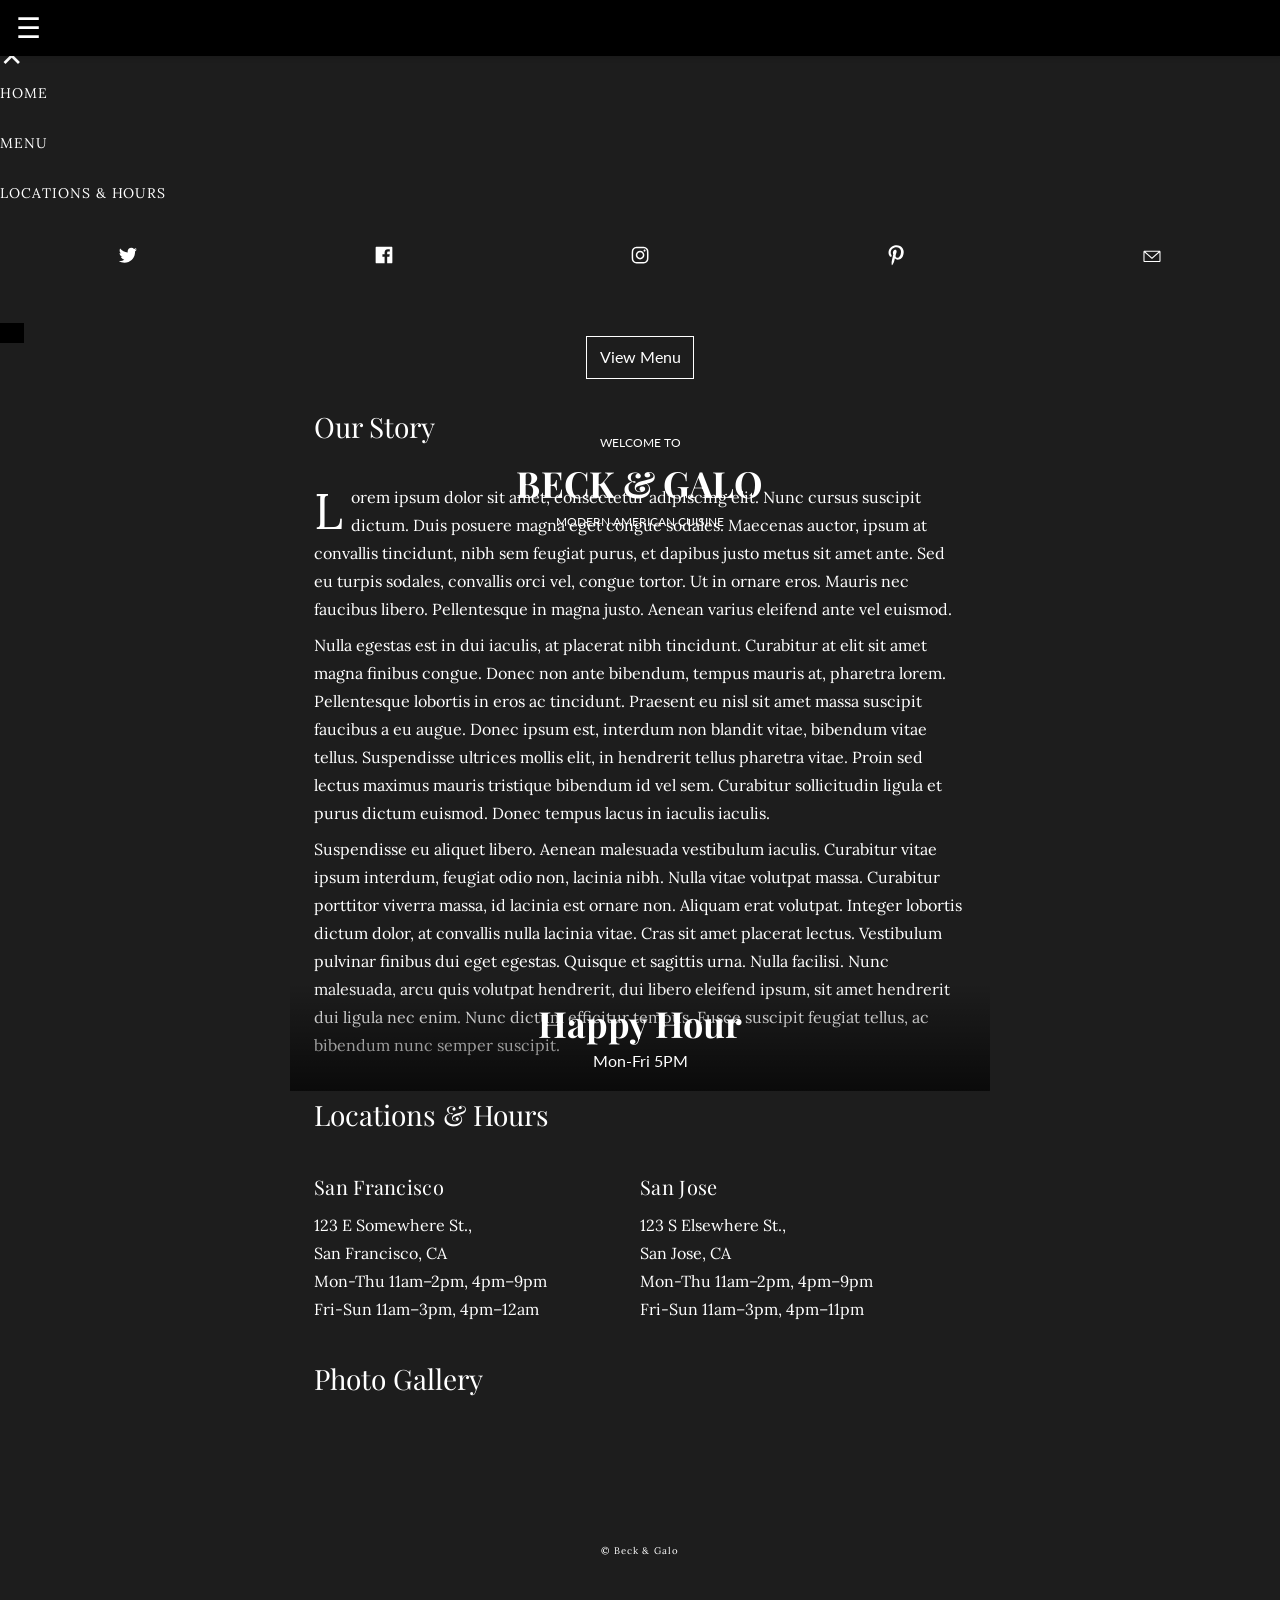
==== index.html @ b96c6e1a "fix all" ====
<!doctype html>

<html ⚡="">

<head>
  <meta charset="utf-8">
  <title>Beck &amp; Galo</title>
  <link rel="canonical" href="https://www.ampstart.com/templates/themes_2/index">
  <meta name="viewport" content="width=device-width,minimum-scale=1,initial-scale=1">
  <meta name="amp-google-client-id-api" content="googleanalytics">

  <script async="" src="https://cdn.ampproject.org/v0.js"></script>



  <style amp-boilerplate="">body{-webkit-animation:-amp-start 8s steps(1,end) 0s 1 normal both;-moz-animation:-amp-start 8s steps(1,end) 0s 1 normal both;-ms-animation:-amp-start 8s steps(1,end) 0s 1 normal both;animation:-amp-start 8s steps(1,end) 0s 1 normal both}@-webkit-keyframes -amp-start{from{visibility:hidden}to{visibility:visible}}@-moz-keyframes -amp-start{from{visibility:hidden}to{visibility:visible}}@-ms-keyframes -amp-start{from{visibility:hidden}to{visibility:visible}}@-o-keyframes -amp-start{from{visibility:hidden}to{visibility:visible}}@keyframes -amp-start{from{visibility:hidden}to{visibility:visible}}</style><noscript><style amp-boilerplate="">body{-webkit-animation:none;-moz-animation:none;-ms-animation:none;animation:none}</style></noscript>


<script custom-element="amp-carousel" src="https://cdn.ampproject.org/v0/amp-carousel-0.1.js" async=""></script>
<script custom-element="amp-image-lightbox" src="https://cdn.ampproject.org/v0/amp-image-lightbox-0.1.js" async=""></script>
<script custom-element="amp-sidebar" src="https://cdn.ampproject.org/v0/amp-sidebar-0.1.js" async=""></script>


  <link href="https://fonts.googleapis.com/css?family=Playfair+Display:400,700%7CLora%7CLato" rel="stylesheet">

  <style amp-custom="">/*! Bassplate | MIT License | http://github.com/basscss/bassplate */

/*! normalize.css v5.0.0 | MIT License | github.com/necolas/normalize.css */html{font-family:sans-serif;line-height:1.15;-ms-text-size-adjust:100%;-webkit-text-size-adjust:100%}body{margin:0}article,aside,footer,header,nav,section{display:block}h1{font-size:2em;margin:.67em 0}figcaption,figure,main{display:block}figure{margin:1em 40px}hr{box-sizing:content-box;height:0;overflow:visible}pre{font-family:monospace,monospace;font-size:1em}a{background-color:transparent;-webkit-text-decoration-skip:objects}a:active,a:hover{outline-width:0}abbr[title]{border-bottom:none;text-decoration:underline;text-decoration:underline dotted}b,strong{font-weight:inherit;font-weight:bolder}code,kbd,samp{font-family:monospace,monospace;font-size:1em}dfn{font-style:italic}mark{background-color:#ff0;color:#000}small{font-size:80%}sub,sup{font-size:75%;line-height:0;position:relative;vertical-align:baseline}sub{bottom:-.25em}sup{top:-.5em}audio,video{display:inline-block}audio:not([controls]){display:none;height:0}img{border-style:none}svg:not(:root){overflow:hidden}button,input,optgroup,select,textarea{font-family:sans-serif;font-size:100%;line-height:1.15;margin:0}button,input{overflow:visible}button,select{text-transform:none}[type=reset],[type=submit],button,html [type=button]{-webkit-appearance:button}[type=button]::-moz-focus-inner,[type=reset]::-moz-focus-inner,[type=submit]::-moz-focus-inner,button::-moz-focus-inner{border-style:none;padding:0}[type=button]:-moz-focusring,[type=reset]:-moz-focusring,[type=submit]:-moz-focusring,button:-moz-focusring{outline:1px dotted ButtonText}fieldset{border:1px solid silver;margin:0 2px;padding:.35em .625em .75em}legend{box-sizing:border-box;color:inherit;display:table;max-width:100%;padding:0;white-space:normal}progress{display:inline-block;vertical-align:baseline}textarea{overflow:auto}[type=checkbox],[type=radio]{box-sizing:border-box;padding:0}[type=number]::-webkit-inner-spin-button,[type=number]::-webkit-outer-spin-button{height:auto}[type=search]{-webkit-appearance:textfield;outline-offset:-2px}[type=search]::-webkit-search-cancel-button,[type=search]::-webkit-search-decoration{-webkit-appearance:none}::-webkit-file-upload-button{-webkit-appearance:button;font:inherit}details,menu{display:block}summary{display:list-item}canvas{display:inline-block}[hidden],template{display:none}.h00{font-size:4rem}.h0{font-size:3rem}.h1{font-size:2.25rem}.h2{font-size:1.75rem}.h3{font-size:1.25rem}.h4{font-size:1rem}.h5{font-size:.875rem}.h6{font-size:.75rem}.font-family-inherit{font-family:inherit}.font-size-inherit{font-size:inherit}.text-decoration-none{text-decoration:none}.bold{font-weight:700}.regular{font-weight:400}.italic{font-style:italic}.caps{text-transform:uppercase;letter-spacing:.2em}.left-align{text-align:left}.center{text-align:center}.right-align{text-align:right}.justify{text-align:justify}.nowrap{white-space:nowrap}.break-word{word-wrap:break-word}.line-height-1{line-height:1rem}.line-height-2{line-height:1.125rem}.line-height-3{line-height:1.75}.line-height-4{line-height:1.6}.list-style-none{list-style:none}.underline{text-decoration:underline}.truncate{max-width:100%;overflow:hidden;text-overflow:ellipsis;white-space:nowrap}.list-reset{list-style:none;padding-left:0}.inline{display:inline}.block{display:block}.inline-block{display:inline-block}.table{display:table}.table-cell{display:table-cell}.overflow-hidden{overflow:hidden}.overflow-scroll{overflow:scroll}.overflow-auto{overflow:auto}.clearfix:after,.clearfix:before{content:" ";display:table}.clearfix:after{clear:both}.left{float:left}.right{float:right}.fit{max-width:100%}.max-width-1{max-width:24rem}.max-width-2{max-width:32rem}.max-width-3{max-width:48rem}.max-width-4{max-width:64rem}.border-box{box-sizing:border-box}.align-baseline{vertical-align:baseline}.align-top{vertical-align:top}.align-middle{vertical-align:middle}.align-bottom{vertical-align:bottom}.m0{margin:0}.mt0{margin-top:0}.mr0{margin-right:0}.mb0{margin-bottom:0}.ml0,.mx0{margin-left:0}.mx0{margin-right:0}.my0{margin-top:0;margin-bottom:0}.m1{margin:.5rem}.mt1{margin-top:.5rem}.mr1{margin-right:.5rem}.mb1{margin-bottom:.5rem}.ml1,.mx1{margin-left:.5rem}.mx1{margin-right:.5rem}.my1{margin-top:.5rem;margin-bottom:.5rem}.m2{margin:1rem}.mt2{margin-top:1rem}.mr2{margin-right:1rem}.mb2{margin-bottom:1rem}.ml2,.mx2{margin-left:1rem}.mx2{margin-right:1rem}.my2{margin-top:1rem;margin-bottom:1rem}.m3{margin:1.5rem}.mt3{margin-top:1.5rem}.mr3{margin-right:1.5rem}.mb3{margin-bottom:1.5rem}.ml3,.mx3{margin-left:1.5rem}.mx3{margin-right:1.5rem}.my3{margin-top:1.5rem;margin-bottom:1.5rem}.m4{margin:2rem}.mt4{margin-top:2rem}.mr4{margin-right:2rem}.mb4{margin-bottom:2rem}.ml4,.mx4{margin-left:2rem}.mx4{margin-right:2rem}.my4{margin-top:2rem;margin-bottom:2rem}.mxn1{margin-left:calc(.5rem * -1);margin-right:calc(.5rem * -1)}.mxn2{margin-left:calc(1rem * -1);margin-right:calc(1rem * -1)}.mxn3{margin-left:calc(1.5rem * -1);margin-right:calc(1.5rem * -1)}.mxn4{margin-left:calc(2rem * -1);margin-right:calc(2rem * -1)}.m-auto{margin:auto}.mt-auto{margin-top:auto}.mr-auto{margin-right:auto}.mb-auto{margin-bottom:auto}.ml-auto,.mx-auto{margin-left:auto}.mx-auto{margin-right:auto}.my-auto{margin-top:auto;margin-bottom:auto}.p0{padding:0}.pt0{padding-top:0}.pr0{padding-right:0}.pb0{padding-bottom:0}.pl0,.px0{padding-left:0}.px0{padding-right:0}.py0{padding-top:0;padding-bottom:0}.p1{padding:.5rem}.pt1{padding-top:.5rem}.pr1{padding-right:.5rem}.pb1{padding-bottom:.5rem}.pl1{padding-left:.5rem}.py1{padding-top:.5rem;padding-bottom:.5rem}.px1{padding-left:.5rem;padding-right:.5rem}.p2{padding:1rem}.pt2{padding-top:1rem}.pr2{padding-right:1rem}.pb2{padding-bottom:1rem}.pl2{padding-left:1rem}.py2{padding-top:1rem;padding-bottom:1rem}.px2{padding-left:1rem;padding-right:1rem}.p3{padding:1.5rem}.pt3{padding-top:1.5rem}.pr3{padding-right:1.5rem}.pb3{padding-bottom:1.5rem}.pl3{padding-left:1.5rem}.py3{padding-top:1.5rem;padding-bottom:1.5rem}.px3{padding-left:1.5rem;padding-right:1.5rem}.p4{padding:2rem}.pt4{padding-top:2rem}.pr4{padding-right:2rem}.pb4{padding-bottom:2rem}.pl4{padding-left:2rem}.py4{padding-top:2rem;padding-bottom:2rem}.px4{padding-left:2rem;padding-right:2rem}.col{float:left}.col,.col-right{box-sizing:border-box}.col-right{float:right}.col-1{width:8.33333%}.col-2{width:16.66667%}.col-3{width:25%}.col-4{width:33.33333%}.col-5{width:41.66667%}.col-6{width:50%}.col-7{width:58.33333%}.col-8{width:66.66667%}.col-9{width:75%}.col-10{width:83.33333%}.col-11{width:91.66667%}.col-12{width:100%}@media (min-width:40.06rem){.sm-col{float:left;box-sizing:border-box}.sm-col-right{float:right;box-sizing:border-box}.sm-col-1{width:8.33333%}.sm-col-2{width:16.66667%}.sm-col-3{width:25%}.sm-col-4{width:33.33333%}.sm-col-5{width:41.66667%}.sm-col-6{width:50%}.sm-col-7{width:58.33333%}.sm-col-8{width:66.66667%}.sm-col-9{width:75%}.sm-col-10{width:83.33333%}.sm-col-11{width:91.66667%}.sm-col-12{width:100%}}@media (min-width:52.06rem){.md-col{float:left;box-sizing:border-box}.md-col-right{float:right;box-sizing:border-box}.md-col-1{width:8.33333%}.md-col-2{width:16.66667%}.md-col-3{width:25%}.md-col-4{width:33.33333%}.md-col-5{width:41.66667%}.md-col-6{width:50%}.md-col-7{width:58.33333%}.md-col-8{width:66.66667%}.md-col-9{width:75%}.md-col-10{width:83.33333%}.md-col-11{width:91.66667%}.md-col-12{width:100%}}@media (min-width:64.06rem){.lg-col{float:left;box-sizing:border-box}.lg-col-right{float:right;box-sizing:border-box}.lg-col-1{width:8.33333%}.lg-col-2{width:16.66667%}.lg-col-3{width:25%}.lg-col-4{width:33.33333%}.lg-col-5{width:41.66667%}.lg-col-6{width:50%}.lg-col-7{width:58.33333%}.lg-col-8{width:66.66667%}.lg-col-9{width:75%}.lg-col-10{width:83.33333%}.lg-col-11{width:91.66667%}.lg-col-12{width:100%}}.flex{display:-ms-flexbox;display:flex}@media (min-width:40.06rem){.sm-flex{display:-ms-flexbox;display:flex}}@media (min-width:52.06rem){.md-flex{display:-ms-flexbox;display:flex}}@media (min-width:64.06rem){.lg-flex{display:-ms-flexbox;display:flex}}.flex-column{-ms-flex-direction:column;flex-direction:column}.flex-wrap{-ms-flex-wrap:wrap;flex-wrap:wrap}.items-start{-ms-flex-align:start;align-items:flex-start}.items-end{-ms-flex-align:end;align-items:flex-end}.items-center{-ms-flex-align:center;align-items:center}.items-baseline{-ms-flex-align:baseline;align-items:baseline}.items-stretch{-ms-flex-align:stretch;align-items:stretch}.self-start{-ms-flex-item-align:start;align-self:flex-start}.self-end{-ms-flex-item-align:end;align-self:flex-end}.self-center{-ms-flex-item-align:center;-ms-grid-row-align:center;align-self:center}.self-baseline{-ms-flex-item-align:baseline;align-self:baseline}.self-stretch{-ms-flex-item-align:stretch;-ms-grid-row-align:stretch;align-self:stretch}.justify-start{-ms-flex-pack:start;justify-content:flex-start}.justify-end{-ms-flex-pack:end;justify-content:flex-end}.justify-center{-ms-flex-pack:center;justify-content:center}.justify-between{-ms-flex-pack:justify;justify-content:space-between}.justify-around{-ms-flex-pack:distribute;justify-content:space-around}.justify-evenly{-ms-flex-pack:space-evenly;justify-content:space-evenly}.content-start{-ms-flex-line-pack:start;align-content:flex-start}.content-end{-ms-flex-line-pack:end;align-content:flex-end}.content-center{-ms-flex-line-pack:center;align-content:center}.content-between{-ms-flex-line-pack:justify;align-content:space-between}.content-around{-ms-flex-line-pack:distribute;align-content:space-around}.content-stretch{-ms-flex-line-pack:stretch;align-content:stretch}.flex-auto{-ms-flex:1 1 auto;flex:1 1 auto;min-width:0;min-height:0}.flex-none{-ms-flex:none;flex:none}.order-0{-ms-flex-order:0;order:0}.order-1{-ms-flex-order:1;order:1}.order-2{-ms-flex-order:2;order:2}.order-3{-ms-flex-order:3;order:3}.order-last{-ms-flex-order:99999;order:99999}.relative{position:relative}.absolute{position:absolute}.fixed{position:fixed}.top-0{top:0}.right-0{right:0}.bottom-0{bottom:0}.left-0{left:0}.z1{z-index:1}.z2{z-index:2}.z3{z-index:3}.z4{z-index:4}.border{border-style:solid;border-width:1px}.border-top{border-top-style:solid;border-top-width:1px}.border-right{border-right-style:solid;border-right-width:1px}.border-bottom{border-bottom-style:solid;border-bottom-width:1px}.border-left{border-left-style:solid;border-left-width:1px}.border-none{border:0}.rounded{border-radius:3px}.circle{border-radius:50%}.rounded-top{border-radius:3px 3px 0 0}.rounded-right{border-radius:0 3px 3px 0}.rounded-bottom{border-radius:0 0 3px 3px}.rounded-left{border-radius:3px 0 0 3px}.not-rounded{border-radius:0}.hide{position:absolute;height:1px;width:1px;overflow:hidden;clip:rect(1px,1px,1px,1px)}@media (max-width:40rem){.xs-hide{display:none}}@media (min-width:40.06rem) and (max-width:52rem){.sm-hide{display:none}}@media (min-width:52.06rem) and (max-width:64rem){.md-hide{display:none}}@media (min-width:64.06rem){.lg-hide{display:none}}.display-none{display:none}*{box-sizing:border-box}body{background:#1d1d1d;color:#fff;font-family:Lora,serif;min-width:315px;overflow-x:hidden;font-smooth:always;-webkit-font-smoothing:antialiased}main{max-width:700px;margin:0 auto}p{padding:0;margin:0}.ampstart-accent{color:#fff}#content:target{margin-top:calc(0px - 3.5rem);padding-top:3.5rem}.ampstart-title-lg{font-size:2.25rem;line-height:1.33333;letter-spacing:.06rem}.ampstart-title-md{font-size:1.75rem;line-height:1.71429;letter-spacing:.06rem}.ampstart-title-sm{font-size:1.25rem;line-height:1.6;letter-spacing:.06rem}.ampstart-subtitle,body{line-height:1.75;letter-spacing:normal}.ampstart-subtitle{color:#fff;font-size:1rem}.ampstart-byline,.ampstart-caption,.ampstart-hint,.ampstart-label{font-size:.875rem;color:#fff;line-height:1.125rem;letter-spacing:.06rem}.ampstart-label{text-transform:uppercase}.ampstart-footer,.ampstart-small-text{font-size:.75rem;line-height:1rem;letter-spacing:.06rem}.ampstart-card{box-shadow:0 1px 1px 0 rgba(0,0,0,.14),0 1px 1px -1px rgba(0,0,0,.14),0 1px 5px 0 rgba(0,0,0,.12)}.h1,h1{font-size:2.25rem;line-height:1.33333}.h2,h2{font-size:1.75rem;line-height:1.71429}.h3,h3{font-size:1.25rem;line-height:1.6}.h4,h4{font-size:1rem;line-height:1.75}.h5,h5{font-size:.875rem;line-height:1.125rem}.h6,h6{font-size:.75rem;line-height:1rem}h1,h2,h3,h4,h5,h6{margin:0;padding:0;font-weight:400;letter-spacing:.06rem}a,a:active,a:visited{color:inherit}.ampstart-btn{font-family:inherit;font-weight:inherit;font-size:1rem;line-height:1.125rem;padding:.7em .8em;text-decoration:none;white-space:nowrap;word-wrap:normal;vertical-align:middle;cursor:pointer;background-color:#000;color:#fff;border:1px solid #fff}.ampstart-btn:visited{color:#fff}.ampstart-btn-secondary{background-color:#000;color:#fff;border:1px solid #fff}.ampstart-btn-secondary:visited{color:#fff}.ampstart-btn:active .ampstart-btn:focus{opacity:.8}.ampstart-btn[disabled],.ampstart-btn[disabled]:active,.ampstart-btn[disabled]:focus,.ampstart-btn[disabled]:hover{opacity:.5;outline:0;cursor:default}.ampstart-dropcap:first-letter{color:#fff;font-size:2.25rem;font-weight:700;float:left;overflow:hidden;line-height:2.25rem;margin-left:0;margin-right:.5rem}.ampstart-initialcap{padding-top:1rem;margin-top:1.5rem}.ampstart-initialcap:first-letter{color:#fff;font-size:2.25rem;font-weight:700;margin-left:-2px}.ampstart-pullquote{border:none;border-left:4px solid #000;font-size:1.25rem;padding-left:1.5rem}.ampstart-byline time{font-style:normal;white-space:nowrap}.amp-carousel-button-next{background-image:url('data:image/svg+xml;charset=utf-8,<svg width="18" height="18" viewBox="0 0 34 34" xmlns="http://www.w3.org/2000/svg"><title>Next</title><path d="M25.557 14.7L13.818 2.961 16.8 0l16.8 16.8-16.8 16.8-2.961-2.961L25.557 18.9H0v-4.2z" fill="%23FFF" fill-rule="evenodd"/></svg>')}.amp-carousel-button-prev{background-image:url('data:image/svg+xml;charset=utf-8,<svg width="18" height="18" viewBox="0 0 34 34" xmlns="http://www.w3.org/2000/svg"><title>Previous</title><path d="M33.6 14.7H8.043L19.782 2.961 16.8 0 0 16.8l16.8 16.8 2.961-2.961L8.043 18.9H33.6z" fill="%23FFF" fill-rule="evenodd"/></svg>')}.ampstart-dropdown{min-width:200px}.ampstart-dropdown.absolute{z-index:100}.ampstart-dropdown.absolute>section,.ampstart-dropdown.absolute>section>header{height:100%}.ampstart-dropdown>section>header{background-color:#000;border:0;color:#fff}.ampstart-dropdown>section>header:after{display:inline-block;content:"+";padding:0 0 0 1.5rem;color:#fff}.ampstart-dropdown>[expanded]>header:after{content:"–"}.absolute .ampstart-dropdown-items{z-index:200}.ampstart-dropdown-item{background-color:#000;color:#fff;opacity:.9}.ampstart-dropdown-item:active,.ampstart-dropdown-item:hover{opacity:1}.ampstart-footer{background-color:inherit;color:currentColor;padding-top:5rem;padding-bottom:5rem}.ampstart-footer .ampstart-icon{fill:currentColor}.ampstart-footer .ampstart-social-follow li:last-child{margin-right:0}.ampstart-image-fullpage-hero{color:#fff}.ampstart-fullpage-hero-heading-text,.ampstart-image-fullpage-hero .ampstart-image-credit{-webkit-box-decoration-break:clone;box-decoration-break:clone;background:#000;padding:0 1rem .2rem}.ampstart-image-fullpage-hero>amp-img{max-height:calc(100vh - 3.5rem)}.ampstart-image-fullpage-hero>amp-img img{-o-object-fit:cover;object-fit:cover}.ampstart-fullpage-hero-heading{line-height:3.5rem}.ampstart-fullpage-hero-cta{background:transparent}.ampstart-readmore{background:linear-gradient(0deg,rgba(0,0,0,.65) 0,transparent);color:#fff;margin-top:5rem;padding-bottom:3.5rem}.ampstart-readmore:after{display:block;content:"⌄";font-size:1.75rem}.ampstart-readmore-text{background:#000}@media (min-width:52.06rem){.ampstart-image-fullpage-hero>amp-img{height:60vh}}.ampstart-image-heading{color:#fff;background:linear-gradient(0deg,rgba(0,0,0,.65) 0,transparent)}.ampstart-image-heading>*{margin:0}amp-carousel .ampstart-image-with-heading{margin-bottom:0}.ampstart-image-with-caption figcaption{color:#fff;line-height:1.125rem}amp-carousel .ampstart-image-with-caption{margin-bottom:0}.ampstart-input{max-width:100%;width:300px;min-width:100px;font-size:1rem;line-height:1.75}.ampstart-input [disabled],.ampstart-input [disabled]+label{opacity:.5}.ampstart-input [disabled]:focus{outline:0}.ampstart-input>input,.ampstart-input>select,.ampstart-input>textarea{width:100%;margin-top:1rem;line-height:1.75;border:0;border-radius:0;border-bottom:1px solid #4a4a4a;background:none;color:#4a4a4a;outline:0}.ampstart-input>label{color:#fff;pointer-events:none;text-align:left;font-size:.875rem;line-height:1rem;opacity:0;animation:.2s;animation-timing-function:cubic-bezier(.4,0,.2,1);animation-fill-mode:forwards}.ampstart-input>input:focus,.ampstart-input>select:focus,.ampstart-input>textarea:focus{outline:0}.ampstart-input>input:focus:-ms-input-placeholder,.ampstart-input>select:focus:-ms-input-placeholder,.ampstart-input>textarea:focus:-ms-input-placeholder{color:transparent}.ampstart-input>input:focus::placeholder,.ampstart-input>select:focus::placeholder,.ampstart-input>textarea:focus::placeholder{color:transparent}.ampstart-input>input:not(:placeholder-shown):not([disabled])+label,.ampstart-input>select:not(:placeholder-shown):not([disabled])+label,.ampstart-input>textarea:not(:placeholder-shown):not([disabled])+label{opacity:1}.ampstart-input>input:focus+label,.ampstart-input>select:focus+label,.ampstart-input>textarea:focus+label{animation-name:a}@keyframes a{to{opacity:1}}.ampstart-input>label:after{content:"";height:2px;position:absolute;bottom:0;left:45%;background:#fff;transition:.2s;transition-timing-function:cubic-bezier(.4,0,.2,1);visibility:hidden;width:10px}.ampstart-input>input:focus+label:after,.ampstart-input>select:focus+label:after,.ampstart-input>textarea:focus+label:after{left:0;width:100%;visibility:visible}.ampstart-input>input[type=search]{-webkit-appearance:none;-moz-appearance:none;appearance:none}.ampstart-input>input[type=range]{border-bottom:0}.ampstart-input>input[type=range]+label:after{display:none}.ampstart-input>select{-webkit-appearance:none;-moz-appearance:none;appearance:none}.ampstart-input>select+label:before{content:"⌄";line-height:1.75;position:absolute;right:5px;zoom:2;top:0;bottom:0;color:#fff}.ampstart-input-chk,.ampstart-input-radio{width:auto;color:#4a4a4a}.ampstart-input input[type=checkbox],.ampstart-input input[type=radio]{margin-top:0;-webkit-appearance:none;-moz-appearance:none;appearance:none;width:20px;height:20px;border:1px solid #fff;vertical-align:middle;margin-right:.5rem;text-align:center}.ampstart-input input[type=radio]{border-radius:20px}.ampstart-input input[type=checkbox]:not([disabled])+label,.ampstart-input input[type=radio]:not([disabled])+label{pointer-events:auto;animation:none;vertical-align:middle;opacity:1;cursor:pointer}.ampstart-input input[type=checkbox]+label:after,.ampstart-input input[type=radio]+label:after{display:none}.ampstart-input input[type=checkbox]:after,.ampstart-input input[type=radio]:after{position:absolute;top:0;left:0;bottom:0;right:0;content:" ";line-height:1.4rem;vertical-align:middle;text-align:center;background-color:#000}.ampstart-input input[type=checkbox]:checked:after{background-color:#fff;color:#000;content:"✓"}.ampstart-input input[type=radio]:checked{background-color:#000}.ampstart-input input[type=radio]:after{top:3px;bottom:3px;left:3px;right:3px;border-radius:12px}.ampstart-input input[type=radio]:checked:after{content:"";font-size:2.25rem;background-color:#fff}.ampstart-input>label,_:-ms-lang(x){opacity:1}.ampstart-input>input:-ms-input-placeholder,_:-ms-lang(x){color:transparent}.ampstart-input>input::placeholder,_:-ms-lang(x){color:transparent}.ampstart-input>input::-ms-input-placeholder,_:-ms-lang(x){color:transparent}.ampstart-input>select::-ms-expand{display:none}.ampstart-headerbar{background-color:#000;color:#fff;z-index:999;box-shadow:0 0 5px 2px rgba(0,0,0,.1)}.ampstart-headerbar+:not(amp-sidebar),.ampstart-headerbar+amp-sidebar+*{margin-top:3.5rem}.ampstart-headerbar-nav .ampstart-nav-item{padding:0 1rem;background:transparent;opacity:.8}.ampstart-headerbar-nav{line-height:3.5rem}.ampstart-nav-item:active,.ampstart-nav-item:focus,.ampstart-nav-item:hover{opacity:1}.ampstart-navbar-trigger:focus{outline:none}.ampstart-nav a,.ampstart-navbar-trigger,.ampstart-sidebar-faq a{cursor:pointer;text-decoration:none}.ampstart-nav .ampstart-label{color:inherit}.ampstart-navbar-trigger{line-height:3.5rem;font-size:1.75rem}.ampstart-headerbar-nav{-ms-flex:1;flex:1}.ampstart-nav-search{-ms-flex-positive:0.5;flex-grow:0.5}.ampstart-headerbar .ampstart-nav-search:active,.ampstart-headerbar .ampstart-nav-search:focus,.ampstart-headerbar .ampstart-nav-search:hover{box-shadow:none}.ampstart-nav-search>input{border:none;border-radius:3px;line-height:normal}.ampstart-nav-dropdown{min-width:200px}.ampstart-nav-dropdown amp-accordion header{background-color:#000;border:none}.ampstart-nav-dropdown amp-accordion ul{background-color:#000}.ampstart-nav-dropdown .ampstart-dropdown-item,.ampstart-nav-dropdown .ampstart-dropdown>section>header{background-color:#000;color:#fff}.ampstart-nav-dropdown .ampstart-dropdown-item{color:#fff}.ampstart-sidebar{background-color:#000;color:#fff;min-width:300px;width:300px}.ampstart-sidebar .ampstart-icon{fill:#fff}.ampstart-sidebar-header{line-height:3.5rem;min-height:3.5rem}.ampstart-sidebar .ampstart-dropdown-item,.ampstart-sidebar .ampstart-dropdown header,.ampstart-sidebar .ampstart-faq-item,.ampstart-sidebar .ampstart-nav-item,.ampstart-sidebar .ampstart-social-follow{margin:0 0 2rem}.ampstart-sidebar .ampstart-nav-dropdown{margin:0}.ampstart-sidebar .ampstart-navbar-trigger{line-height:inherit}.ampstart-navbar-trigger svg{pointer-events:none}.ampstart-related-article-section{border-color:#fff}.ampstart-related-article-section .ampstart-heading{color:#fff;font-weight:400}.ampstart-related-article-readmore{color:#fff;letter-spacing:0}.ampstart-related-section-items>li{border-bottom:1px solid #fff}.ampstart-related-section-items>li:last-child{border:none}.ampstart-related-section-items .ampstart-image-with-caption{display:-ms-flexbox;display:flex;-ms-flex-wrap:wrap;flex-wrap:wrap;-ms-flex-align:center;align-items:center;margin-bottom:0}.ampstart-related-section-items .ampstart-image-with-caption>amp-img,.ampstart-related-section-items .ampstart-image-with-caption>figcaption{-ms-flex:1;flex:1}.ampstart-related-section-items .ampstart-image-with-caption>figcaption{padding-left:1rem}@media (min-width:40.06rem){.ampstart-related-section-items>li{border:none}.ampstart-related-section-items .ampstart-image-with-caption>figcaption{padding:1rem 0}.ampstart-related-section-items .ampstart-image-with-caption>amp-img,.ampstart-related-section-items .ampstart-image-with-caption>figcaption{-ms-flex-preferred-size:100%;flex-basis:100%}}.ampstart-social-box{display:-ms-flexbox;display:flex}.ampstart-social-box>amp-social-share{background-color:#000}.ampstart-icon{fill:#fff}.h1,.h2,.h3,h1,h2,h3{font-family:Playfair Display,serif}.h1,h1{letter-spacing:.1px}.h2,h2{letter-spacing:0}.h3,h3{letter-spacing:.3px}.h4,.h5,.h6,h4,h5,h6{font-family:Lato,sans-serif;letter-spacing:0}.ampstart-fullpage-hero-heading-text{display:block;padding:.5rem;line-height:1rem}.ampstart-fullpage-hero-heading-text,.ampstart-image-fullpage-hero .ampstart-image-credit{-webkit-box-decoration-break:none;box-decoration-break:none;background:none}.theme2-divider:after{border-bottom:1px solid #fff;content:"";display:block;height:2rem;width:8.33%}.theme2-anchored{margin-top:-5.5rem;padding-top:5.5rem}.ampstart-dropcap:first-letter{color:inherit;font-size:3.125rem;font-weight:inherit;line-height:1.12}</style>
</head>
<body>

  <!-- Start Navbar -->
  <header class="ampstart-headerbar fixed flex justify-start items-center top-0 left-0 right-0 pl2 pr4 ">
    <div role="button" aria-label="open sidebar" on="tap:header-sidebar.toggle" tabindex="0" class="ampstart-navbar-trigger  pr2  ">☰
    </div>
  </header>

<!-- Start Sidebar -->
<amp-sidebar id="header-sidebar" class="ampstart-sidebar px3  " layout="nodisplay">
  <div class="flex justify-start items-center ampstart-sidebar-header">
    <div role="button" aria-label="close sidebar" on="tap:header-sidebar.toggle" tabindex="0" class="ampstart-navbar-trigger items-start">✕</div>
  </div>
  <nav class="ampstart-sidebar-nav ampstart-nav">
    <ul class="list-reset m0 p0 ampstart-label">
          <li class="ampstart-nav-item "><a class="ampstart-nav-link" href="#">Home</a></li>
          <li class="ampstart-nav-item "><a class="ampstart-nav-link" href="menu.html">Menu</a></li>
          <li class="ampstart-nav-item "><a class="ampstart-nav-link" href="index.html#locations">Locations & Hours</a></li>
    </ul>
  </nav>



<ul class="ampstart-social-follow list-reset flex justify-around items-center flex-wrap m0 mb4">
    <li>
        <a href="/" target="_blank" class="inline-block p1" aria-label="Link to AMP HTML Twitter"><svg xmlns="http://www.w3.org/2000/svg" width="24" height="22.2" viewBox="0 0 53 49"><title>Twitter</title><path d="M45 6.9c-1.6 1-3.3 1.6-5.2 2-1.5-1.6-3.6-2.6-5.9-2.6-4.5 0-8.2 3.7-8.2 8.3 0 .6.1 1.3.2 1.9-6.8-.4-12.8-3.7-16.8-8.7C8.4 9 8 10.5 8 12c0 2.8 1.4 5.4 3.6 6.9-1.3-.1-2.6-.5-3.7-1.1v.1c0 4 2.8 7.4 6.6 8.1-.7.2-1.5.3-2.2.3-.5 0-1 0-1.5-.1 1 3.3 4 5.7 7.6 5.7-2.8 2.2-6.3 3.6-10.2 3.6-.6 0-1.3-.1-1.9-.1 3.6 2.3 7.9 3.7 12.5 3.7 15.1 0 23.3-12.6 23.3-23.6 0-.3 0-.7-.1-1 1.6-1.2 3-2.7 4.1-4.3-1.4.6-3 1.1-4.7 1.3 1.7-1 3-2.7 3.6-4.6" class="ampstart-icon ampstart-icon-twitter"></path></svg></a>
    </li>
    <li>
        <a href="/" target="_blank" class="inline-block p1" aria-label="Link to AMP HTML Facebook"><svg xmlns="http://www.w3.org/2000/svg" width="24" height="23.6" viewBox="0 0 56 55"><title>Facebook</title><path d="M47.5 43c0 1.2-.9 2.1-2.1 2.1h-10V30h5.1l.8-5.9h-5.9v-3.7c0-1.7.5-2.9 3-2.9h3.1v-5.3c-.6 0-2.4-.2-4.6-.2-4.5 0-7.5 2.7-7.5 7.8v4.3h-5.1V30h5.1v15.1H10.7c-1.2 0-2.2-.9-2.2-2.1V8.3c0-1.2 1-2.2 2.2-2.2h34.7c1.2 0 2.1 1 2.1 2.2V43" class="ampstart-icon ampstart-icon-fb"></path></svg></a>
    </li>
    <li>
        <a href="/" target="_blank" class="inline-block p1" aria-label="Link to AMP HTML Instagram"><svg xmlns="http://www.w3.org/2000/svg" width="24" height="24" viewBox="0 0 54 54"><title>instagram</title><path d="M27.2 6.1c-5.1 0-5.8 0-7.8.1s-3.4.4-4.6.9c-1.2.5-2.3 1.1-3.3 2.2-1.1 1-1.7 2.1-2.2 3.3-.5 1.2-.8 2.6-.9 4.6-.1 2-.1 2.7-.1 7.8s0 5.8.1 7.8.4 3.4.9 4.6c.5 1.2 1.1 2.3 2.2 3.3 1 1.1 2.1 1.7 3.3 2.2 1.2.5 2.6.8 4.6.9 2 .1 2.7.1 7.8.1s5.8 0 7.8-.1 3.4-.4 4.6-.9c1.2-.5 2.3-1.1 3.3-2.2 1.1-1 1.7-2.1 2.2-3.3.5-1.2.8-2.6.9-4.6.1-2 .1-2.7.1-7.8s0-5.8-.1-7.8-.4-3.4-.9-4.6c-.5-1.2-1.1-2.3-2.2-3.3-1-1.1-2.1-1.7-3.3-2.2-1.2-.5-2.6-.8-4.6-.9-2-.1-2.7-.1-7.8-.1zm0 3.4c5 0 5.6 0 7.6.1 1.9.1 2.9.4 3.5.7.9.3 1.6.7 2.2 1.4.7.6 1.1 1.3 1.4 2.2.3.6.6 1.6.7 3.5.1 2 .1 2.6.1 7.6s0 5.6-.1 7.6c-.1 1.9-.4 2.9-.7 3.5-.3.9-.7 1.6-1.4 2.2-.7.7-1.3 1.1-2.2 1.4-.6.3-1.7.6-3.5.7-2 .1-2.6.1-7.6.1-5.1 0-5.7 0-7.7-.1-1.8-.1-2.9-.4-3.5-.7-.9-.3-1.5-.7-2.2-1.4-.7-.7-1.1-1.3-1.4-2.2-.3-.6-.6-1.7-.7-3.5 0-2-.1-2.6-.1-7.6 0-5.1.1-5.7.1-7.7.1-1.8.4-2.8.7-3.5.3-.9.7-1.5 1.4-2.2.7-.6 1.3-1.1 2.2-1.4.6-.3 1.6-.6 3.5-.7h7.7zm0 5.8c-5.4 0-9.7 4.3-9.7 9.7 0 5.4 4.3 9.7 9.7 9.7 5.4 0 9.7-4.3 9.7-9.7 0-5.4-4.3-9.7-9.7-9.7zm0 16c-3.5 0-6.3-2.8-6.3-6.3s2.8-6.3 6.3-6.3 6.3 2.8 6.3 6.3-2.8 6.3-6.3 6.3zm12.4-16.4c0 1.3-1.1 2.3-2.3 2.3-1.3 0-2.3-1-2.3-2.3 0-1.2 1-2.3 2.3-2.3 1.2 0 2.3 1.1 2.3 2.3z" class="ampstart-icon ampstart-icon-instagram"></path></svg></a>
    </li>
    <li>
        <a href="/" target="_blank" class="inline-block p1" aria-label="Link to AMP HTML pin trest"><svg xmlns="http://www.w3.org/2000/svg" width="24" height="28.5" viewBox="0 0 43 51"><title>pinterest</title><path d="M8.134 18.748c0-1.6.2-3 .8-4.4.5-1.4 1.2-2.6 2.2-3.6.9-1 2-1.9 3.2-2.6 1.2-.8 2.5-1.3 3.9-1.7 1.5-.4 2.9-.5 4.4-.5 2.2 0 4.3.4 6.2 1.4 1.9.9 3.5 2.3 4.7 4.1 1.2 1.9 1.8 3.9 1.8 6.2 0 1.4-.1 2.7-.4 4-.2 1.3-.7 2.6-1.2 3.8-.6 1.2-1.3 2.3-2.2 3.2-.8.9-1.8 1.7-3.1 2.2-1.2.6-2.5.9-4 .9-1 0-1.9-.3-2.9-.7-.9-.5-1.6-1.1-2-1.9-.1.5-.3 1.4-.6 2.4-.3 1.1-.4 1.7-.5 2-.1.3-.2.9-.4 1.6-.3.7-.4 1.2-.6 1.5-.1.3-.4.7-.7 1.3-.3.6-.6 1.2-1 1.7-.3.5-.7 1.1-1.3 1.8l-.3.1-.2-.2c-.2-2.2-.3-3.6-.3-4 0-1.3.2-2.8.5-4.4.3-1.7.8-3.7 1.4-6.2.6-2.5 1-3.9 1.1-4.4-.5-.9-.7-2.1-.7-3.6 0-1.2.4-2.3 1.1-3.3.8-1.1 1.7-1.6 2.8-1.6.9 0 1.6.3 2.1.9.4.6.7 1.3.7 2.2 0 .9-.3 2.3-1 4.1-.6 1.8-.9 3.1-.9 4 0 .9.3 1.6 1 2.2.6.6 1.4.9 2.3.9.8 0 1.5-.2 2.2-.5.6-.4 1.2-.9 1.6-1.5.5-.6.9-1.3 1.2-2 .4-.8.6-1.5.8-2.4.2-.8.4-1.6.5-2.4.1-.7.1-1.4.1-2.1 0-2.5-.8-4.4-2.3-5.8-1.6-1.4-3.6-2.1-6.1-2.1-2.8 0-5.2 1-7.1 2.8-1.9 1.9-2.9 4.2-2.9 7.1 0 .6.1 1.2.3 1.8.2.6.4 1.1.6 1.4.2.3.4.7.5 1 .2.3.3.5.3.6 0 .4-.1.9-.3 1.6-.2.6-.5 1-.8 1 0 0-.1-.1-.4-.1-.7-.2-1.3-.6-1.9-1.2-.5-.6-1-1.3-1.3-2-.3-.8-.5-1.6-.7-2.4-.2-.7-.2-1.5-.2-2.2z" class="ampstart-icon ampstart-icon-pinterest"></path></svg></a>
    </li>
    <li>
        <a href="/" target="_blank" class="inline-block p1" aria-label="Link to AMP HTML E-mail"><svg xmlns="http://www.w3.org/2000/svg" width="24" height="18.4" viewBox="0 0 56 43"><title>email</title><path d="M10.5 6.4C9.1 6.4 8 7.5 8 8.9v21.3c0 1.3 1.1 2.5 2.5 2.5h34.9c1.4 0 2.5-1.2 2.5-2.5V8.9c0-1.4-1.1-2.5-2.5-2.5H10.5zm2.1 2.5h30.7L27.9 22.3 12.6 8.9zm-2.1 1.4l16.6 14.6c.5.4 1.2.4 1.7 0l16.6-14.6v19.9H10.5V10.3z" class="ampstart-icon ampstart-icon-email"></path></svg></a>
    </li>
</ul>

</amp-sidebar>
<!-- End Sidebar -->
  <!-- End Navbar -->

  <div class="center">

  <!-- Start Fullpage Hero -->
  <figure class="ampstart-image-fullpage-hero m0 relative mb4">
    <amp-img width="404" height="720" alt="Welcome to Beck &amp; Galo Modern American Cuisine" layout="responsive" src="img/themes_2/hero.jpg" media="(max-width: 415px)"></amp-img>
    <amp-img height="720" alt="Welcome to Beck &amp; Galo Modern American Cuisine" layout="fixed-height" src="img/themes_2/hero.jpg" media="(min-width: 416px)"></amp-img>
    <figcaption class="absolute top-0 right-0 bottom-0 left-0">
      <header class="p3">
        <h1 class="ampstart-fullpage-hero-heading mb3">
          <span class="ampstart-fullpage-hero-heading-text">
            <span class="h6 block caps">Welcome to</span><span class="h1 block bold caps my1">Beck & Galo</span><span class="h6 block caps">Modern American Cuisine</span>
          </span>
        </h1>

    </header>
    <footer class="absolute left-0 right-0 bottom-0">
      <a class="ampstart-btn inline-block ampstart-fullpage-hero-cta h5 m3 text-decoration-none" href="menu.amp.html">View Menu</a>
    </footer>
    </figcaption>
  </figure>
  <!-- End Fullpage Hero -->
  </div>

  <main id="content" role="main">
      <article class="px3">
            <h2 id="story" class="my4 theme2-anchored">Our Story</h2>
            <p class="mb1 ampstart-dropcap">Lorem ipsum dolor sit amet, consectetur adipiscing elit. Nunc cursus suscipit dictum. Duis posuere magna eget congue sodales. Maecenas auctor, ipsum at convallis tincidunt, nibh sem feugiat purus, et dapibus justo metus sit amet ante. Sed eu turpis sodales, convallis orci vel, congue tortor. Ut in ornare eros. Mauris nec faucibus libero. Pellentesque in magna justo. Aenean varius eleifend ante vel euismod.</p>
            <p class="mb1">Nulla egestas est in dui iaculis, at placerat nibh tincidunt. Curabitur at elit sit amet magna finibus congue. Donec non ante bibendum, tempus mauris at, pharetra lorem. Pellentesque lobortis in eros ac tincidunt. Praesent eu nisl sit amet massa suscipit faucibus a eu augue. Donec ipsum est, interdum non blandit vitae, bibendum vitae tellus. Suspendisse ultrices mollis elit, in hendrerit tellus pharetra vitae. Proin sed lectus maximus mauris tristique bibendum id vel sem. Curabitur sollicitudin ligula et purus dictum euismod. Donec tempus lacus in iaculis iaculis.</p>
            <p class="mb1">Suspendisse eu aliquet libero. Aenean malesuada vestibulum iaculis. Curabitur vitae ipsum interdum, feugiat odio non, lacinia nibh. Nulla vitae volutpat massa. Curabitur porttitor viverra massa, id lacinia est ornare non. Aliquam erat volutpat. Integer lobortis dictum dolor, at convallis nulla lacinia vitae. Cras sit amet placerat lectus. Vestibulum pulvinar finibus dui eget egestas. Quisque et sagittis urna. Nulla facilisi. Nunc malesuada, arcu quis volutpat hendrerit, dui libero eleifend ipsum, sit amet hendrerit dui ligula nec enim. Nunc dictum efficitur tempus. Fusce suscipit feugiat tellus, ac bibendum nunc semper suscipit.</p>
            <div class="my4 mxn3 center">

  <!-- Start Image with heading -->
  <figure class="ampstart-image-with-heading  m0 relative mb4">
    <amp-img src="img/themes_2/bar.jpg" width="600" height="450" alt="Happy Hour Monday through Friday 5 PM" layout="responsive"></amp-img>
    <figcaption class="absolute right-0 bottom-0 left-0">
      <header class="ampstart-image-heading px2 py2 line-height-4"><h2 class="h1 bold">Happy Hour</h2><p class="h4">Mon-Fri 5PM</p></header>
    </figcaption>
  </figure>
  <!-- End Image with heading -->

            </div>
            <h2 id="locations" class="my4 theme2-anchored">Locations &amp; Hours</h2>
            <div class="col col-12 sm-col-6 mb4">
              <h3 class="mb1">San Francisco</h3>
              <p class="mb0">123 E Somewhere St.,<br>San Francisco, CA<br></p>
              <p class="mb0">Mon-Thu 11am–2pm, 4pm–9pm<br>Fri-Sun 11am–3pm, 4pm–12am<br></p>
            </div>
            <div class="col col-12 sm-col-6 mb4">
              <h3 class="mb1">San Jose</h3>
              <p class="mb0">123 S Elsewhere St.,<br>San Jose, CA<br></p>
              <p class="mb0">Mon-Thu 11am–2pm, 4pm–9pm<br>Fri-Sun 11am–3pm, 4pm–11pm<br></p>
            </div>
            <h2 id="gallery" class="my4 theme2-anchored">Photo Gallery</h2>
            <amp-image-lightbox id="lightbox" layout="nodisplay"></amp-image-lightbox>
            <amp-carousel class="my2 mxn3" height="200" layout="fixed-height" type="carousel">
                <amp-img src="img/themes_2/hero.jpg" width="300" height="200" alt="Dining area" on="tap:lightbox" role="button" tabindex="0"></amp-img>
                <amp-img src="img/themes_2/bar.jpg" width="267" height="200" alt="Bar area" on="tap:lightbox" role="button" tabindex="0"></amp-img>
                <amp-img src="img/themes_2/waffles.jpg" width="300" height="200" alt="Caramel Banana Waffles" on="tap:lightbox" role="button" tabindex="0"></amp-img>
                <amp-img src="img/themes_2/soup.jpg" width="300" height="200" alt="Pumpkin Soup" on="tap:lightbox" role="button" tabindex="0"></amp-img>
                <amp-img src="img/themes_2/steak.jpg" width="300" height="200" alt="Steak" on="tap:lightbox" role="button" tabindex="0"></amp-img>
                <amp-img src="img/themes_2/pie.jpg" width="300" height="200" alt="Key Lime Pie" on="tap:lightbox" role="button" tabindex="0"></amp-img>
            </amp-carousel>
      </article>
  </main>

  <!-- Start Footer -->
  <footer class="ampstart-footer flex flex-column items-center px3 ">


    <small>
      © Beck & Galo
    </small>
  </footer>
  <!-- End Footer -->
</body>
</html>
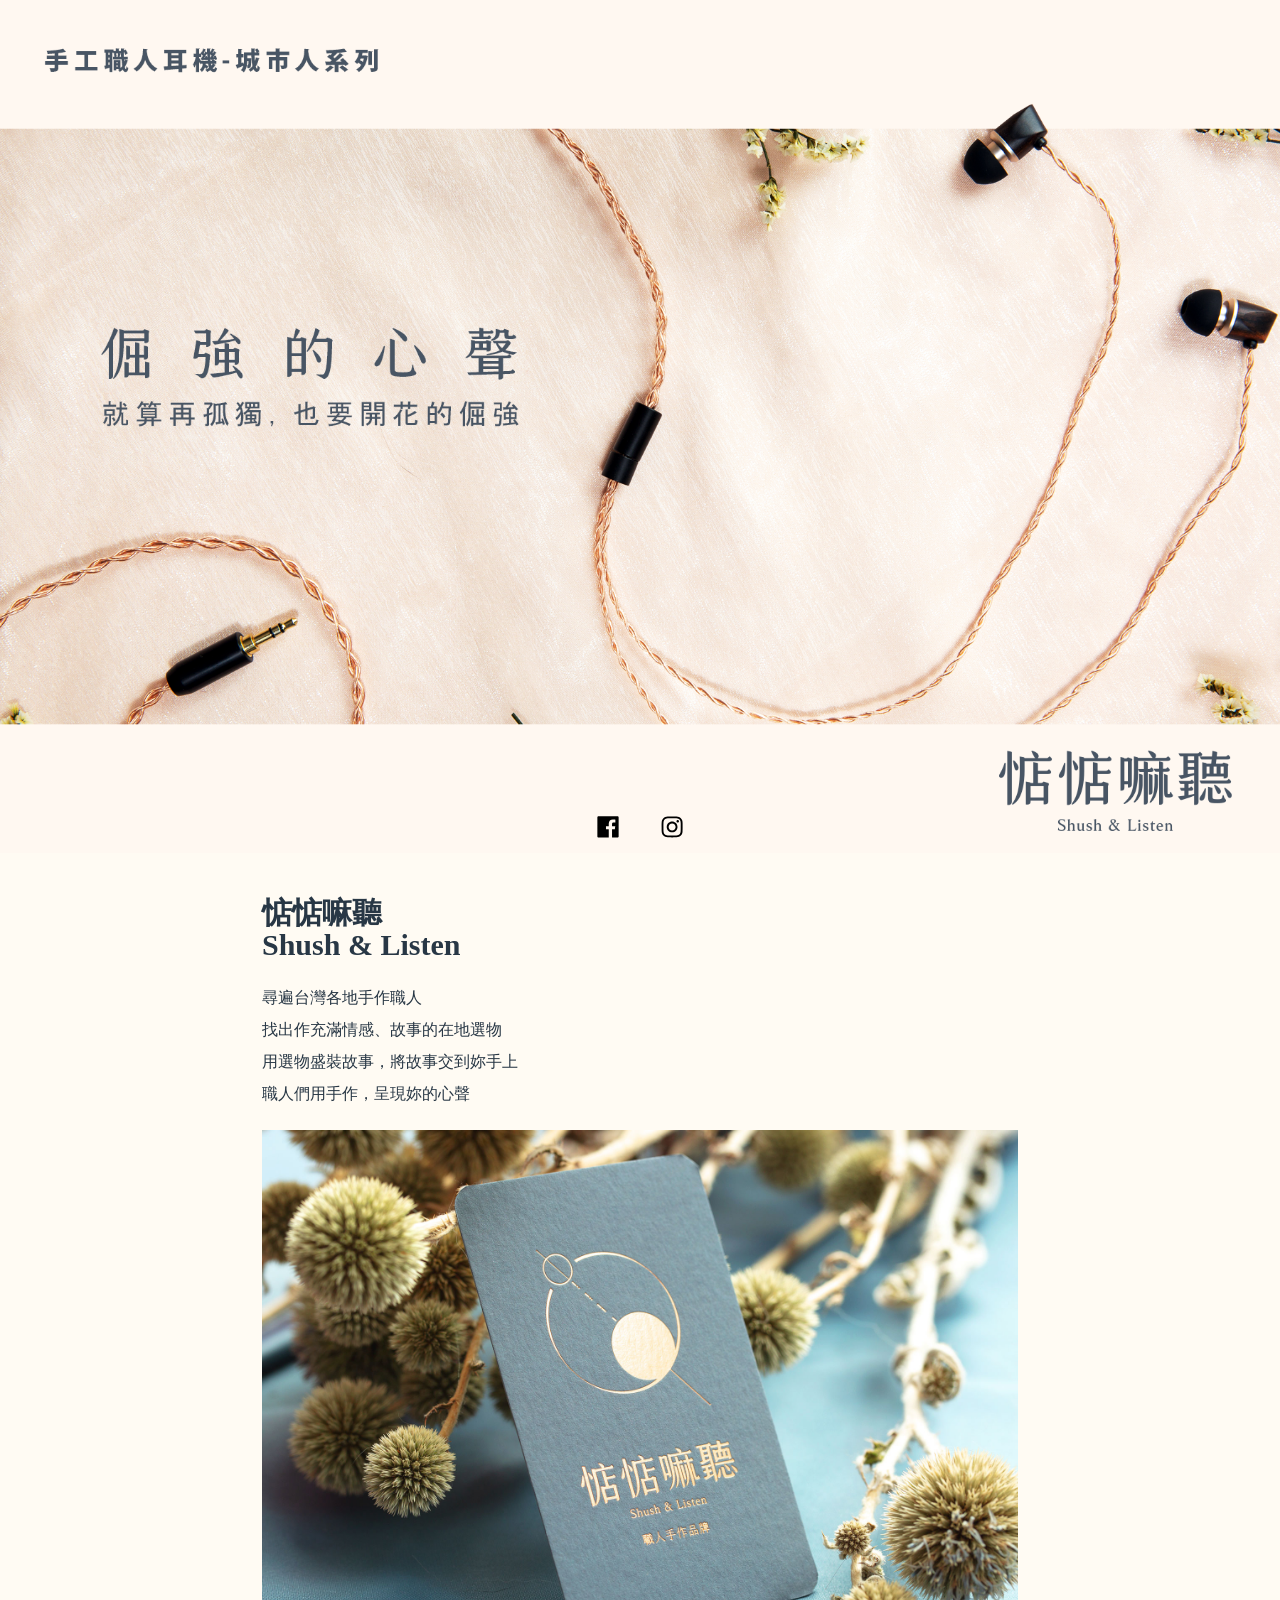
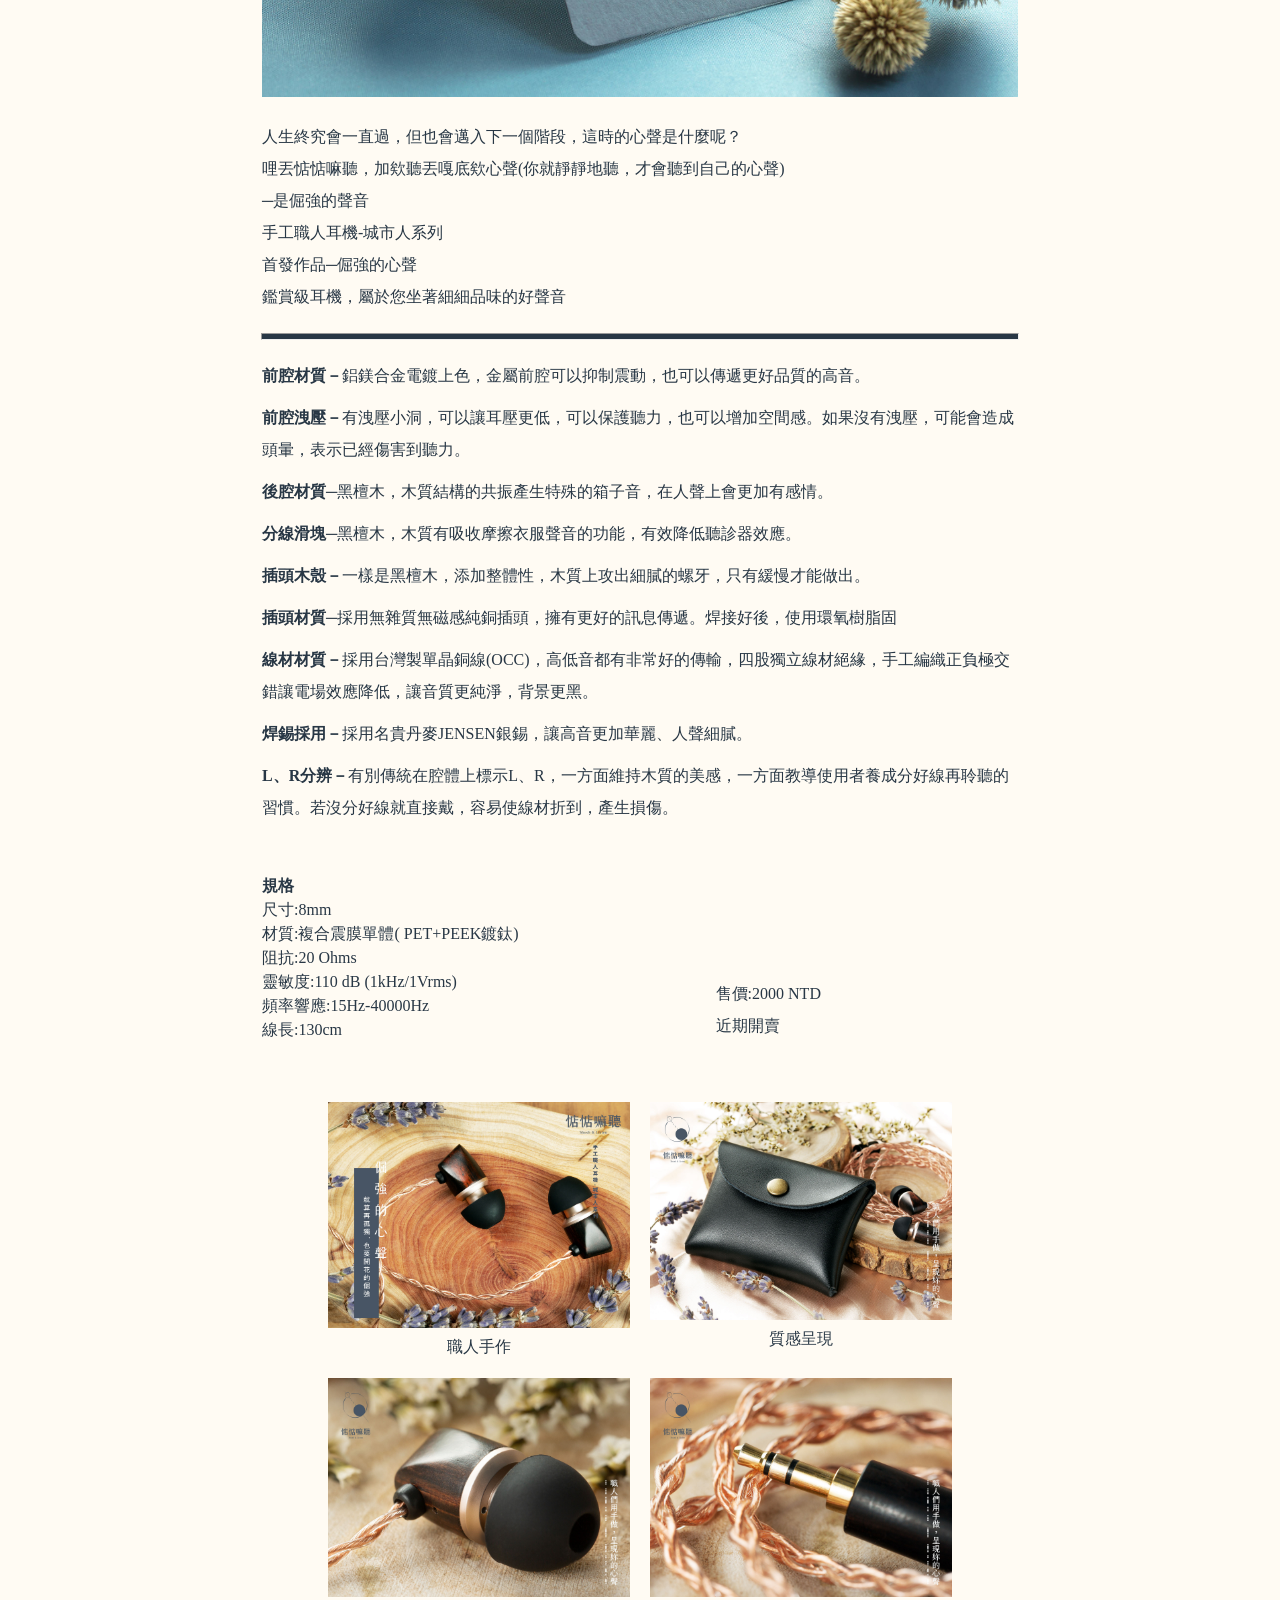
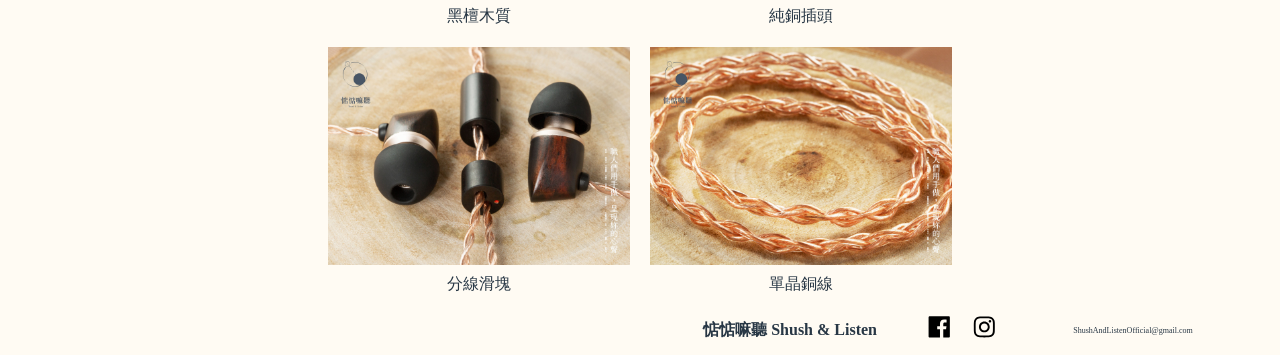
==== commit c67ed031: "Gatsby Shush And Listen Info v1" ====
--- a/index.html
+++ b/index.html
@@ -1,150 +1 @@
-<!doctype html>
-
-<html ⚡="">
-
-<head>
-  <meta charset="utf-8">
-  <title>Beck &amp; Galo</title>
-  <link rel="canonical" href="https://www.ampstart.com/templates/themes_2/index">
-  <meta name="viewport" content="width=device-width,minimum-scale=1,initial-scale=1">
-  <meta name="amp-google-client-id-api" content="googleanalytics">
-
-  <script async="" src="https://cdn.ampproject.org/v0.js"></script>
-
-
-
-  <style amp-boilerplate="">body{-webkit-animation:-amp-start 8s steps(1,end) 0s 1 normal both;-moz-animation:-amp-start 8s steps(1,end) 0s 1 normal both;-ms-animation:-amp-start 8s steps(1,end) 0s 1 normal both;animation:-amp-start 8s steps(1,end) 0s 1 normal both}@-webkit-keyframes -amp-start{from{visibility:hidden}to{visibility:visible}}@-moz-keyframes -amp-start{from{visibility:hidden}to{visibility:visible}}@-ms-keyframes -amp-start{from{visibility:hidden}to{visibility:visible}}@-o-keyframes -amp-start{from{visibility:hidden}to{visibility:visible}}@keyframes -amp-start{from{visibility:hidden}to{visibility:visible}}</style><noscript><style amp-boilerplate="">body{-webkit-animation:none;-moz-animation:none;-ms-animation:none;animation:none}</style></noscript>
-
-
-<script custom-element="amp-carousel" src="https://cdn.ampproject.org/v0/amp-carousel-0.1.js" async=""></script>
-<script custom-element="amp-image-lightbox" src="https://cdn.ampproject.org/v0/amp-image-lightbox-0.1.js" async=""></script>
-<script custom-element="amp-sidebar" src="https://cdn.ampproject.org/v0/amp-sidebar-0.1.js" async=""></script>
-
-
-  <link href="https://fonts.googleapis.com/css?family=Playfair+Display:400,700%7CLora%7CLato" rel="stylesheet">
-
-  <style amp-custom="">/*! Bassplate | MIT License | http://github.com/basscss/bassplate */
-
-/*! normalize.css v5.0.0 | MIT License | github.com/necolas/normalize.css */html{font-family:sans-serif;line-height:1.15;-ms-text-size-adjust:100%;-webkit-text-size-adjust:100%}body{margin:0}article,aside,footer,header,nav,section{display:block}h1{font-size:2em;margin:.67em 0}figcaption,figure,main{display:block}figure{margin:1em 40px}hr{box-sizing:content-box;height:0;overflow:visible}pre{font-family:monospace,monospace;font-size:1em}a{background-color:transparent;-webkit-text-decoration-skip:objects}a:active,a:hover{outline-width:0}abbr[title]{border-bottom:none;text-decoration:underline;text-decoration:underline dotted}b,strong{font-weight:inherit;font-weight:bolder}code,kbd,samp{font-family:monospace,monospace;font-size:1em}dfn{font-style:italic}mark{background-color:#ff0;color:#000}small{font-size:80%}sub,sup{font-size:75%;line-height:0;position:relative;vertical-align:baseline}sub{bottom:-.25em}sup{top:-.5em}audio,video{display:inline-block}audio:not([controls]){display:none;height:0}img{border-style:none}svg:not(:root){overflow:hidden}button,input,optgroup,select,textarea{font-family:sans-serif;font-size:100%;line-height:1.15;margin:0}button,input{overflow:visible}button,select{text-transform:none}[type=reset],[type=submit],button,html [type=button]{-webkit-appearance:button}[type=button]::-moz-focus-inner,[type=reset]::-moz-focus-inner,[type=submit]::-moz-focus-inner,button::-moz-focus-inner{border-style:none;padding:0}[type=button]:-moz-focusring,[type=reset]:-moz-focusring,[type=submit]:-moz-focusring,button:-moz-focusring{outline:1px dotted ButtonText}fieldset{border:1px solid silver;margin:0 2px;padding:.35em .625em .75em}legend{box-sizing:border-box;color:inherit;display:table;max-width:100%;padding:0;white-space:normal}progress{display:inline-block;vertical-align:baseline}textarea{overflow:auto}[type=checkbox],[type=radio]{box-sizing:border-box;padding:0}[type=number]::-webkit-inner-spin-button,[type=number]::-webkit-outer-spin-button{height:auto}[type=search]{-webkit-appearance:textfield;outline-offset:-2px}[type=search]::-webkit-search-cancel-button,[type=search]::-webkit-search-decoration{-webkit-appearance:none}::-webkit-file-upload-button{-webkit-appearance:button;font:inherit}details,menu{display:block}summary{display:list-item}canvas{display:inline-block}[hidden],template{display:none}.h00{font-size:4rem}.h0{font-size:3rem}.h1{font-size:2.25rem}.h2{font-size:1.75rem}.h3{font-size:1.25rem}.h4{font-size:1rem}.h5{font-size:.875rem}.h6{font-size:.75rem}.font-family-inherit{font-family:inherit}.font-size-inherit{font-size:inherit}.text-decoration-none{text-decoration:none}.bold{font-weight:700}.regular{font-weight:400}.italic{font-style:italic}.caps{text-transform:uppercase;letter-spacing:.2em}.left-align{text-align:left}.center{text-align:center}.right-align{text-align:right}.justify{text-align:justify}.nowrap{white-space:nowrap}.break-word{word-wrap:break-word}.line-height-1{line-height:1rem}.line-height-2{line-height:1.125rem}.line-height-3{line-height:1.75}.line-height-4{line-height:1.6}.list-style-none{list-style:none}.underline{text-decoration:underline}.truncate{max-width:100%;overflow:hidden;text-overflow:ellipsis;white-space:nowrap}.list-reset{list-style:none;padding-left:0}.inline{display:inline}.block{display:block}.inline-block{display:inline-block}.table{display:table}.table-cell{display:table-cell}.overflow-hidden{overflow:hidden}.overflow-scroll{overflow:scroll}.overflow-auto{overflow:auto}.clearfix:after,.clearfix:before{content:" ";display:table}.clearfix:after{clear:both}.left{float:left}.right{float:right}.fit{max-width:100%}.max-width-1{max-width:24rem}.max-width-2{max-width:32rem}.max-width-3{max-width:48rem}.max-width-4{max-width:64rem}.border-box{box-sizing:border-box}.align-baseline{vertical-align:baseline}.align-top{vertical-align:top}.align-middle{vertical-align:middle}.align-bottom{vertical-align:bottom}.m0{margin:0}.mt0{margin-top:0}.mr0{margin-right:0}.mb0{margin-bottom:0}.ml0,.mx0{margin-left:0}.mx0{margin-right:0}.my0{margin-top:0;margin-bottom:0}.m1{margin:.5rem}.mt1{margin-top:.5rem}.mr1{margin-right:.5rem}.mb1{margin-bottom:.5rem}.ml1,.mx1{margin-left:.5rem}.mx1{margin-right:.5rem}.my1{margin-top:.5rem;margin-bottom:.5rem}.m2{margin:1rem}.mt2{margin-top:1rem}.mr2{margin-right:1rem}.mb2{margin-bottom:1rem}.ml2,.mx2{margin-left:1rem}.mx2{margin-right:1rem}.my2{margin-top:1rem;margin-bottom:1rem}.m3{margin:1.5rem}.mt3{margin-top:1.5rem}.mr3{margin-right:1.5rem}.mb3{margin-bottom:1.5rem}.ml3,.mx3{margin-left:1.5rem}.mx3{margin-right:1.5rem}.my3{margin-top:1.5rem;margin-bottom:1.5rem}.m4{margin:2rem}.mt4{margin-top:2rem}.mr4{margin-right:2rem}.mb4{margin-bottom:2rem}.ml4,.mx4{margin-left:2rem}.mx4{margin-right:2rem}.my4{margin-top:2rem;margin-bottom:2rem}.mxn1{margin-left:calc(.5rem * -1);margin-right:calc(.5rem * -1)}.mxn2{margin-left:calc(1rem * -1);margin-right:calc(1rem * -1)}.mxn3{margin-left:calc(1.5rem * -1);margin-right:calc(1.5rem * -1)}.mxn4{margin-left:calc(2rem * -1);margin-right:calc(2rem * -1)}.m-auto{margin:auto}.mt-auto{margin-top:auto}.mr-auto{margin-right:auto}.mb-auto{margin-bottom:auto}.ml-auto,.mx-auto{margin-left:auto}.mx-auto{margin-right:auto}.my-auto{margin-top:auto;margin-bottom:auto}.p0{padding:0}.pt0{padding-top:0}.pr0{padding-right:0}.pb0{padding-bottom:0}.pl0,.px0{padding-left:0}.px0{padding-right:0}.py0{padding-top:0;padding-bottom:0}.p1{padding:.5rem}.pt1{padding-top:.5rem}.pr1{padding-right:.5rem}.pb1{padding-bottom:.5rem}.pl1{padding-left:.5rem}.py1{padding-top:.5rem;padding-bottom:.5rem}.px1{padding-left:.5rem;padding-right:.5rem}.p2{padding:1rem}.pt2{padding-top:1rem}.pr2{padding-right:1rem}.pb2{padding-bottom:1rem}.pl2{padding-left:1rem}.py2{padding-top:1rem;padding-bottom:1rem}.px2{padding-left:1rem;padding-right:1rem}.p3{padding:1.5rem}.pt3{padding-top:1.5rem}.pr3{padding-right:1.5rem}.pb3{padding-bottom:1.5rem}.pl3{padding-left:1.5rem}.py3{padding-top:1.5rem;padding-bottom:1.5rem}.px3{padding-left:1.5rem;padding-right:1.5rem}.p4{padding:2rem}.pt4{padding-top:2rem}.pr4{padding-right:2rem}.pb4{padding-bottom:2rem}.pl4{padding-left:2rem}.py4{padding-top:2rem;padding-bottom:2rem}.px4{padding-left:2rem;padding-right:2rem}.col{float:left}.col,.col-right{box-sizing:border-box}.col-right{float:right}.col-1{width:8.33333%}.col-2{width:16.66667%}.col-3{width:25%}.col-4{width:33.33333%}.col-5{width:41.66667%}.col-6{width:50%}.col-7{width:58.33333%}.col-8{width:66.66667%}.col-9{width:75%}.col-10{width:83.33333%}.col-11{width:91.66667%}.col-12{width:100%}@media (min-width:40.06rem){.sm-col{float:left;box-sizing:border-box}.sm-col-right{float:right;box-sizing:border-box}.sm-col-1{width:8.33333%}.sm-col-2{width:16.66667%}.sm-col-3{width:25%}.sm-col-4{width:33.33333%}.sm-col-5{width:41.66667%}.sm-col-6{width:50%}.sm-col-7{width:58.33333%}.sm-col-8{width:66.66667%}.sm-col-9{width:75%}.sm-col-10{width:83.33333%}.sm-col-11{width:91.66667%}.sm-col-12{width:100%}}@media (min-width:52.06rem){.md-col{float:left;box-sizing:border-box}.md-col-right{float:right;box-sizing:border-box}.md-col-1{width:8.33333%}.md-col-2{width:16.66667%}.md-col-3{width:25%}.md-col-4{width:33.33333%}.md-col-5{width:41.66667%}.md-col-6{width:50%}.md-col-7{width:58.33333%}.md-col-8{width:66.66667%}.md-col-9{width:75%}.md-col-10{width:83.33333%}.md-col-11{width:91.66667%}.md-col-12{width:100%}}@media (min-width:64.06rem){.lg-col{float:left;box-sizing:border-box}.lg-col-right{float:right;box-sizing:border-box}.lg-col-1{width:8.33333%}.lg-col-2{width:16.66667%}.lg-col-3{width:25%}.lg-col-4{width:33.33333%}.lg-col-5{width:41.66667%}.lg-col-6{width:50%}.lg-col-7{width:58.33333%}.lg-col-8{width:66.66667%}.lg-col-9{width:75%}.lg-col-10{width:83.33333%}.lg-col-11{width:91.66667%}.lg-col-12{width:100%}}.flex{display:-ms-flexbox;display:flex}@media (min-width:40.06rem){.sm-flex{display:-ms-flexbox;display:flex}}@media (min-width:52.06rem){.md-flex{display:-ms-flexbox;display:flex}}@media (min-width:64.06rem){.lg-flex{display:-ms-flexbox;display:flex}}.flex-column{-ms-flex-direction:column;flex-direction:column}.flex-wrap{-ms-flex-wrap:wrap;flex-wrap:wrap}.items-start{-ms-flex-align:start;align-items:flex-start}.items-end{-ms-flex-align:end;align-items:flex-end}.items-center{-ms-flex-align:center;align-items:center}.items-baseline{-ms-flex-align:baseline;align-items:baseline}.items-stretch{-ms-flex-align:stretch;align-items:stretch}.self-start{-ms-flex-item-align:start;align-self:flex-start}.self-end{-ms-flex-item-align:end;align-self:flex-end}.self-center{-ms-flex-item-align:center;-ms-grid-row-align:center;align-self:center}.self-baseline{-ms-flex-item-align:baseline;align-self:baseline}.self-stretch{-ms-flex-item-align:stretch;-ms-grid-row-align:stretch;align-self:stretch}.justify-start{-ms-flex-pack:start;justify-content:flex-start}.justify-end{-ms-flex-pack:end;justify-content:flex-end}.justify-center{-ms-flex-pack:center;justify-content:center}.justify-between{-ms-flex-pack:justify;justify-content:space-between}.justify-around{-ms-flex-pack:distribute;justify-content:space-around}.justify-evenly{-ms-flex-pack:space-evenly;justify-content:space-evenly}.content-start{-ms-flex-line-pack:start;align-content:flex-start}.content-end{-ms-flex-line-pack:end;align-content:flex-end}.content-center{-ms-flex-line-pack:center;align-content:center}.content-between{-ms-flex-line-pack:justify;align-content:space-between}.content-around{-ms-flex-line-pack:distribute;align-content:space-around}.content-stretch{-ms-flex-line-pack:stretch;align-content:stretch}.flex-auto{-ms-flex:1 1 auto;flex:1 1 auto;min-width:0;min-height:0}.flex-none{-ms-flex:none;flex:none}.order-0{-ms-flex-order:0;order:0}.order-1{-ms-flex-order:1;order:1}.order-2{-ms-flex-order:2;order:2}.order-3{-ms-flex-order:3;order:3}.order-last{-ms-flex-order:99999;order:99999}.relative{position:relative}.absolute{position:absolute}.fixed{position:fixed}.top-0{top:0}.right-0{right:0}.bottom-0{bottom:0}.left-0{left:0}.z1{z-index:1}.z2{z-index:2}.z3{z-index:3}.z4{z-index:4}.border{border-style:solid;border-width:1px}.border-top{border-top-style:solid;border-top-width:1px}.border-right{border-right-style:solid;border-right-width:1px}.border-bottom{border-bottom-style:solid;border-bottom-width:1px}.border-left{border-left-style:solid;border-left-width:1px}.border-none{border:0}.rounded{border-radius:3px}.circle{border-radius:50%}.rounded-top{border-radius:3px 3px 0 0}.rounded-right{border-radius:0 3px 3px 0}.rounded-bottom{border-radius:0 0 3px 3px}.rounded-left{border-radius:3px 0 0 3px}.not-rounded{border-radius:0}.hide{position:absolute;height:1px;width:1px;overflow:hidden;clip:rect(1px,1px,1px,1px)}@media (max-width:40rem){.xs-hide{display:none}}@media (min-width:40.06rem) and (max-width:52rem){.sm-hide{display:none}}@media (min-width:52.06rem) and (max-width:64rem){.md-hide{display:none}}@media (min-width:64.06rem){.lg-hide{display:none}}.display-none{display:none}*{box-sizing:border-box}body{background:#1d1d1d;color:#fff;font-family:Lora,serif;min-width:315px;overflow-x:hidden;font-smooth:always;-webkit-font-smoothing:antialiased}main{max-width:700px;margin:0 auto}p{padding:0;margin:0}.ampstart-accent{color:#fff}#content:target{margin-top:calc(0px - 3.5rem);padding-top:3.5rem}.ampstart-title-lg{font-size:2.25rem;line-height:1.33333;letter-spacing:.06rem}.ampstart-title-md{font-size:1.75rem;line-height:1.71429;letter-spacing:.06rem}.ampstart-title-sm{font-size:1.25rem;line-height:1.6;letter-spacing:.06rem}.ampstart-subtitle,body{line-height:1.75;letter-spacing:normal}.ampstart-subtitle{color:#fff;font-size:1rem}.ampstart-byline,.ampstart-caption,.ampstart-hint,.ampstart-label{font-size:.875rem;color:#fff;line-height:1.125rem;letter-spacing:.06rem}.ampstart-label{text-transform:uppercase}.ampstart-footer,.ampstart-small-text{font-size:.75rem;line-height:1rem;letter-spacing:.06rem}.ampstart-card{box-shadow:0 1px 1px 0 rgba(0,0,0,.14),0 1px 1px -1px rgba(0,0,0,.14),0 1px 5px 0 rgba(0,0,0,.12)}.h1,h1{font-size:2.25rem;line-height:1.33333}.h2,h2{font-size:1.75rem;line-height:1.71429}.h3,h3{font-size:1.25rem;line-height:1.6}.h4,h4{font-size:1rem;line-height:1.75}.h5,h5{font-size:.875rem;line-height:1.125rem}.h6,h6{font-size:.75rem;line-height:1rem}h1,h2,h3,h4,h5,h6{margin:0;padding:0;font-weight:400;letter-spacing:.06rem}a,a:active,a:visited{color:inherit}.ampstart-btn{font-family:inherit;font-weight:inherit;font-size:1rem;line-height:1.125rem;padding:.7em .8em;text-decoration:none;white-space:nowrap;word-wrap:normal;vertical-align:middle;cursor:pointer;background-color:#000;color:#fff;border:1px solid #fff}.ampstart-btn:visited{color:#fff}.ampstart-btn-secondary{background-color:#000;color:#fff;border:1px solid #fff}.ampstart-btn-secondary:visited{color:#fff}.ampstart-btn:active .ampstart-btn:focus{opacity:.8}.ampstart-btn[disabled],.ampstart-btn[disabled]:active,.ampstart-btn[disabled]:focus,.ampstart-btn[disabled]:hover{opacity:.5;outline:0;cursor:default}.ampstart-dropcap:first-letter{color:#fff;font-size:2.25rem;font-weight:700;float:left;overflow:hidden;line-height:2.25rem;margin-left:0;margin-right:.5rem}.ampstart-initialcap{padding-top:1rem;margin-top:1.5rem}.ampstart-initialcap:first-letter{color:#fff;font-size:2.25rem;font-weight:700;margin-left:-2px}.ampstart-pullquote{border:none;border-left:4px solid #000;font-size:1.25rem;padding-left:1.5rem}.ampstart-byline time{font-style:normal;white-space:nowrap}.amp-carousel-button-next{background-image:url('data:image/svg+xml;charset=utf-8,<svg width="18" height="18" viewBox="0 0 34 34" xmlns="http://www.w3.org/2000/svg"><title>Next</title><path d="M25.557 14.7L13.818 2.961 16.8 0l16.8 16.8-16.8 16.8-2.961-2.961L25.557 18.9H0v-4.2z" fill="%23FFF" fill-rule="evenodd"/></svg>')}.amp-carousel-button-prev{background-image:url('data:image/svg+xml;charset=utf-8,<svg width="18" height="18" viewBox="0 0 34 34" xmlns="http://www.w3.org/2000/svg"><title>Previous</title><path d="M33.6 14.7H8.043L19.782 2.961 16.8 0 0 16.8l16.8 16.8 2.961-2.961L8.043 18.9H33.6z" fill="%23FFF" fill-rule="evenodd"/></svg>')}.ampstart-dropdown{min-width:200px}.ampstart-dropdown.absolute{z-index:100}.ampstart-dropdown.absolute>section,.ampstart-dropdown.absolute>section>header{height:100%}.ampstart-dropdown>section>header{background-color:#000;border:0;color:#fff}.ampstart-dropdown>section>header:after{display:inline-block;content:"+";padding:0 0 0 1.5rem;color:#fff}.ampstart-dropdown>[expanded]>header:after{content:"–"}.absolute .ampstart-dropdown-items{z-index:200}.ampstart-dropdown-item{background-color:#000;color:#fff;opacity:.9}.ampstart-dropdown-item:active,.ampstart-dropdown-item:hover{opacity:1}.ampstart-footer{background-color:inherit;color:currentColor;padding-top:5rem;padding-bottom:5rem}.ampstart-footer .ampstart-icon{fill:currentColor}.ampstart-footer .ampstart-social-follow li:last-child{margin-right:0}.ampstart-image-fullpage-hero{color:#fff}.ampstart-fullpage-hero-heading-text,.ampstart-image-fullpage-hero .ampstart-image-credit{-webkit-box-decoration-break:clone;box-decoration-break:clone;background:#000;padding:0 1rem .2rem}.ampstart-image-fullpage-hero>amp-img{max-height:calc(100vh - 3.5rem)}.ampstart-image-fullpage-hero>amp-img img{-o-object-fit:cover;object-fit:cover}.ampstart-fullpage-hero-heading{line-height:3.5rem}.ampstart-fullpage-hero-cta{background:transparent}.ampstart-readmore{background:linear-gradient(0deg,rgba(0,0,0,.65) 0,transparent);color:#fff;margin-top:5rem;padding-bottom:3.5rem}.ampstart-readmore:after{display:block;content:"⌄";font-size:1.75rem}.ampstart-readmore-text{background:#000}@media (min-width:52.06rem){.ampstart-image-fullpage-hero>amp-img{height:60vh}}.ampstart-image-heading{color:#fff;background:linear-gradient(0deg,rgba(0,0,0,.65) 0,transparent)}.ampstart-image-heading>*{margin:0}amp-carousel .ampstart-image-with-heading{margin-bottom:0}.ampstart-image-with-caption figcaption{color:#fff;line-height:1.125rem}amp-carousel .ampstart-image-with-caption{margin-bottom:0}.ampstart-input{max-width:100%;width:300px;min-width:100px;font-size:1rem;line-height:1.75}.ampstart-input [disabled],.ampstart-input [disabled]+label{opacity:.5}.ampstart-input [disabled]:focus{outline:0}.ampstart-input>input,.ampstart-input>select,.ampstart-input>textarea{width:100%;margin-top:1rem;line-height:1.75;border:0;border-radius:0;border-bottom:1px solid #4a4a4a;background:none;color:#4a4a4a;outline:0}.ampstart-input>label{color:#fff;pointer-events:none;text-align:left;font-size:.875rem;line-height:1rem;opacity:0;animation:.2s;animation-timing-function:cubic-bezier(.4,0,.2,1);animation-fill-mode:forwards}.ampstart-input>input:focus,.ampstart-input>select:focus,.ampstart-input>textarea:focus{outline:0}.ampstart-input>input:focus:-ms-input-placeholder,.ampstart-input>select:focus:-ms-input-placeholder,.ampstart-input>textarea:focus:-ms-input-placeholder{color:transparent}.ampstart-input>input:focus::placeholder,.ampstart-input>select:focus::placeholder,.ampstart-input>textarea:focus::placeholder{color:transparent}.ampstart-input>input:not(:placeholder-shown):not([disabled])+label,.ampstart-input>select:not(:placeholder-shown):not([disabled])+label,.ampstart-input>textarea:not(:placeholder-shown):not([disabled])+label{opacity:1}.ampstart-input>input:focus+label,.ampstart-input>select:focus+label,.ampstart-input>textarea:focus+label{animation-name:a}@keyframes a{to{opacity:1}}.ampstart-input>label:after{content:"";height:2px;position:absolute;bottom:0;left:45%;background:#fff;transition:.2s;transition-timing-function:cubic-bezier(.4,0,.2,1);visibility:hidden;width:10px}.ampstart-input>input:focus+label:after,.ampstart-input>select:focus+label:after,.ampstart-input>textarea:focus+label:after{left:0;width:100%;visibility:visible}.ampstart-input>input[type=search]{-webkit-appearance:none;-moz-appearance:none;appearance:none}.ampstart-input>input[type=range]{border-bottom:0}.ampstart-input>input[type=range]+label:after{display:none}.ampstart-input>select{-webkit-appearance:none;-moz-appearance:none;appearance:none}.ampstart-input>select+label:before{content:"⌄";line-height:1.75;position:absolute;right:5px;zoom:2;top:0;bottom:0;color:#fff}.ampstart-input-chk,.ampstart-input-radio{width:auto;color:#4a4a4a}.ampstart-input input[type=checkbox],.ampstart-input input[type=radio]{margin-top:0;-webkit-appearance:none;-moz-appearance:none;appearance:none;width:20px;height:20px;border:1px solid #fff;vertical-align:middle;margin-right:.5rem;text-align:center}.ampstart-input input[type=radio]{border-radius:20px}.ampstart-input input[type=checkbox]:not([disabled])+label,.ampstart-input input[type=radio]:not([disabled])+label{pointer-events:auto;animation:none;vertical-align:middle;opacity:1;cursor:pointer}.ampstart-input input[type=checkbox]+label:after,.ampstart-input input[type=radio]+label:after{display:none}.ampstart-input input[type=checkbox]:after,.ampstart-input input[type=radio]:after{position:absolute;top:0;left:0;bottom:0;right:0;content:" ";line-height:1.4rem;vertical-align:middle;text-align:center;background-color:#000}.ampstart-input input[type=checkbox]:checked:after{background-color:#fff;color:#000;content:"✓"}.ampstart-input input[type=radio]:checked{background-color:#000}.ampstart-input input[type=radio]:after{top:3px;bottom:3px;left:3px;right:3px;border-radius:12px}.ampstart-input input[type=radio]:checked:after{content:"";font-size:2.25rem;background-color:#fff}.ampstart-input>label,_:-ms-lang(x){opacity:1}.ampstart-input>input:-ms-input-placeholder,_:-ms-lang(x){color:transparent}.ampstart-input>input::placeholder,_:-ms-lang(x){color:transparent}.ampstart-input>input::-ms-input-placeholder,_:-ms-lang(x){color:transparent}.ampstart-input>select::-ms-expand{display:none}.ampstart-headerbar{background-color:#000;color:#fff;z-index:999;box-shadow:0 0 5px 2px rgba(0,0,0,.1)}.ampstart-headerbar+:not(amp-sidebar),.ampstart-headerbar+amp-sidebar+*{margin-top:3.5rem}.ampstart-headerbar-nav .ampstart-nav-item{padding:0 1rem;background:transparent;opacity:.8}.ampstart-headerbar-nav{line-height:3.5rem}.ampstart-nav-item:active,.ampstart-nav-item:focus,.ampstart-nav-item:hover{opacity:1}.ampstart-navbar-trigger:focus{outline:none}.ampstart-nav a,.ampstart-navbar-trigger,.ampstart-sidebar-faq a{cursor:pointer;text-decoration:none}.ampstart-nav .ampstart-label{color:inherit}.ampstart-navbar-trigger{line-height:3.5rem;font-size:1.75rem}.ampstart-headerbar-nav{-ms-flex:1;flex:1}.ampstart-nav-search{-ms-flex-positive:0.5;flex-grow:0.5}.ampstart-headerbar .ampstart-nav-search:active,.ampstart-headerbar .ampstart-nav-search:focus,.ampstart-headerbar .ampstart-nav-search:hover{box-shadow:none}.ampstart-nav-search>input{border:none;border-radius:3px;line-height:normal}.ampstart-nav-dropdown{min-width:200px}.ampstart-nav-dropdown amp-accordion header{background-color:#000;border:none}.ampstart-nav-dropdown amp-accordion ul{background-color:#000}.ampstart-nav-dropdown .ampstart-dropdown-item,.ampstart-nav-dropdown .ampstart-dropdown>section>header{background-color:#000;color:#fff}.ampstart-nav-dropdown .ampstart-dropdown-item{color:#fff}.ampstart-sidebar{background-color:#000;color:#fff;min-width:300px;width:300px}.ampstart-sidebar .ampstart-icon{fill:#fff}.ampstart-sidebar-header{line-height:3.5rem;min-height:3.5rem}.ampstart-sidebar .ampstart-dropdown-item,.ampstart-sidebar .ampstart-dropdown header,.ampstart-sidebar .ampstart-faq-item,.ampstart-sidebar .ampstart-nav-item,.ampstart-sidebar .ampstart-social-follow{margin:0 0 2rem}.ampstart-sidebar .ampstart-nav-dropdown{margin:0}.ampstart-sidebar .ampstart-navbar-trigger{line-height:inherit}.ampstart-navbar-trigger svg{pointer-events:none}.ampstart-related-article-section{border-color:#fff}.ampstart-related-article-section .ampstart-heading{color:#fff;font-weight:400}.ampstart-related-article-readmore{color:#fff;letter-spacing:0}.ampstart-related-section-items>li{border-bottom:1px solid #fff}.ampstart-related-section-items>li:last-child{border:none}.ampstart-related-section-items .ampstart-image-with-caption{display:-ms-flexbox;display:flex;-ms-flex-wrap:wrap;flex-wrap:wrap;-ms-flex-align:center;align-items:center;margin-bottom:0}.ampstart-related-section-items .ampstart-image-with-caption>amp-img,.ampstart-related-section-items .ampstart-image-with-caption>figcaption{-ms-flex:1;flex:1}.ampstart-related-section-items .ampstart-image-with-caption>figcaption{padding-left:1rem}@media (min-width:40.06rem){.ampstart-related-section-items>li{border:none}.ampstart-related-section-items .ampstart-image-with-caption>figcaption{padding:1rem 0}.ampstart-related-section-items .ampstart-image-with-caption>amp-img,.ampstart-related-section-items .ampstart-image-with-caption>figcaption{-ms-flex-preferred-size:100%;flex-basis:100%}}.ampstart-social-box{display:-ms-flexbox;display:flex}.ampstart-social-box>amp-social-share{background-color:#000}.ampstart-icon{fill:#fff}.h1,.h2,.h3,h1,h2,h3{font-family:Playfair Display,serif}.h1,h1{letter-spacing:.1px}.h2,h2{letter-spacing:0}.h3,h3{letter-spacing:.3px}.h4,.h5,.h6,h4,h5,h6{font-family:Lato,sans-serif;letter-spacing:0}.ampstart-fullpage-hero-heading-text{display:block;padding:.5rem;line-height:1rem}.ampstart-fullpage-hero-heading-text,.ampstart-image-fullpage-hero .ampstart-image-credit{-webkit-box-decoration-break:none;box-decoration-break:none;background:none}.theme2-divider:after{border-bottom:1px solid #fff;content:"";display:block;height:2rem;width:8.33%}.theme2-anchored{margin-top:-5.5rem;padding-top:5.5rem}.ampstart-dropcap:first-letter{color:inherit;font-size:3.125rem;font-weight:inherit;line-height:1.12}</style>
-</head>
-<body>
-
-  <!-- Start Navbar -->
-  <header class="ampstart-headerbar fixed flex justify-start items-center top-0 left-0 right-0 pl2 pr4 ">
-    <div role="button" aria-label="open sidebar" on="tap:header-sidebar.toggle" tabindex="0" class="ampstart-navbar-trigger  pr2  ">☰
-    </div>
-  </header>
-
-<!-- Start Sidebar -->
-<amp-sidebar id="header-sidebar" class="ampstart-sidebar px3  " layout="nodisplay">
-  <div class="flex justify-start items-center ampstart-sidebar-header">
-    <div role="button" aria-label="close sidebar" on="tap:header-sidebar.toggle" tabindex="0" class="ampstart-navbar-trigger items-start">✕</div>
-  </div>
-  <nav class="ampstart-sidebar-nav ampstart-nav">
-    <ul class="list-reset m0 p0 ampstart-label">
-          <li class="ampstart-nav-item "><a class="ampstart-nav-link" href="#">Home</a></li>
-          <li class="ampstart-nav-item "><a class="ampstart-nav-link" href="menu.html">Menu</a></li>
-          <li class="ampstart-nav-item "><a class="ampstart-nav-link" href="index.html#locations">Locations & Hours</a></li>
-    </ul>
-  </nav>
-
-
-
-<ul class="ampstart-social-follow list-reset flex justify-around items-center flex-wrap m0 mb4">
-    <li>
-        <a href="/" target="_blank" class="inline-block p1" aria-label="Link to AMP HTML Twitter"><svg xmlns="http://www.w3.org/2000/svg" width="24" height="22.2" viewBox="0 0 53 49"><title>Twitter</title><path d="M45 6.9c-1.6 1-3.3 1.6-5.2 2-1.5-1.6-3.6-2.6-5.9-2.6-4.5 0-8.2 3.7-8.2 8.3 0 .6.1 1.3.2 1.9-6.8-.4-12.8-3.7-16.8-8.7C8.4 9 8 10.5 8 12c0 2.8 1.4 5.4 3.6 6.9-1.3-.1-2.6-.5-3.7-1.1v.1c0 4 2.8 7.4 6.6 8.1-.7.2-1.5.3-2.2.3-.5 0-1 0-1.5-.1 1 3.3 4 5.7 7.6 5.7-2.8 2.2-6.3 3.6-10.2 3.6-.6 0-1.3-.1-1.9-.1 3.6 2.3 7.9 3.7 12.5 3.7 15.1 0 23.3-12.6 23.3-23.6 0-.3 0-.7-.1-1 1.6-1.2 3-2.7 4.1-4.3-1.4.6-3 1.1-4.7 1.3 1.7-1 3-2.7 3.6-4.6" class="ampstart-icon ampstart-icon-twitter"></path></svg></a>
-    </li>
-    <li>
-        <a href="/" target="_blank" class="inline-block p1" aria-label="Link to AMP HTML Facebook"><svg xmlns="http://www.w3.org/2000/svg" width="24" height="23.6" viewBox="0 0 56 55"><title>Facebook</title><path d="M47.5 43c0 1.2-.9 2.1-2.1 2.1h-10V30h5.1l.8-5.9h-5.9v-3.7c0-1.7.5-2.9 3-2.9h3.1v-5.3c-.6 0-2.4-.2-4.6-.2-4.5 0-7.5 2.7-7.5 7.8v4.3h-5.1V30h5.1v15.1H10.7c-1.2 0-2.2-.9-2.2-2.1V8.3c0-1.2 1-2.2 2.2-2.2h34.7c1.2 0 2.1 1 2.1 2.2V43" class="ampstart-icon ampstart-icon-fb"></path></svg></a>
-    </li>
-    <li>
-        <a href="/" target="_blank" class="inline-block p1" aria-label="Link to AMP HTML Instagram"><svg xmlns="http://www.w3.org/2000/svg" width="24" height="24" viewBox="0 0 54 54"><title>instagram</title><path d="M27.2 6.1c-5.1 0-5.8 0-7.8.1s-3.4.4-4.6.9c-1.2.5-2.3 1.1-3.3 2.2-1.1 1-1.7 2.1-2.2 3.3-.5 1.2-.8 2.6-.9 4.6-.1 2-.1 2.7-.1 7.8s0 5.8.1 7.8.4 3.4.9 4.6c.5 1.2 1.1 2.3 2.2 3.3 1 1.1 2.1 1.7 3.3 2.2 1.2.5 2.6.8 4.6.9 2 .1 2.7.1 7.8.1s5.8 0 7.8-.1 3.4-.4 4.6-.9c1.2-.5 2.3-1.1 3.3-2.2 1.1-1 1.7-2.1 2.2-3.3.5-1.2.8-2.6.9-4.6.1-2 .1-2.7.1-7.8s0-5.8-.1-7.8-.4-3.4-.9-4.6c-.5-1.2-1.1-2.3-2.2-3.3-1-1.1-2.1-1.7-3.3-2.2-1.2-.5-2.6-.8-4.6-.9-2-.1-2.7-.1-7.8-.1zm0 3.4c5 0 5.6 0 7.6.1 1.9.1 2.9.4 3.5.7.9.3 1.6.7 2.2 1.4.7.6 1.1 1.3 1.4 2.2.3.6.6 1.6.7 3.5.1 2 .1 2.6.1 7.6s0 5.6-.1 7.6c-.1 1.9-.4 2.9-.7 3.5-.3.9-.7 1.6-1.4 2.2-.7.7-1.3 1.1-2.2 1.4-.6.3-1.7.6-3.5.7-2 .1-2.6.1-7.6.1-5.1 0-5.7 0-7.7-.1-1.8-.1-2.9-.4-3.5-.7-.9-.3-1.5-.7-2.2-1.4-.7-.7-1.1-1.3-1.4-2.2-.3-.6-.6-1.7-.7-3.5 0-2-.1-2.6-.1-7.6 0-5.1.1-5.7.1-7.7.1-1.8.4-2.8.7-3.5.3-.9.7-1.5 1.4-2.2.7-.6 1.3-1.1 2.2-1.4.6-.3 1.6-.6 3.5-.7h7.7zm0 5.8c-5.4 0-9.7 4.3-9.7 9.7 0 5.4 4.3 9.7 9.7 9.7 5.4 0 9.7-4.3 9.7-9.7 0-5.4-4.3-9.7-9.7-9.7zm0 16c-3.5 0-6.3-2.8-6.3-6.3s2.8-6.3 6.3-6.3 6.3 2.8 6.3 6.3-2.8 6.3-6.3 6.3zm12.4-16.4c0 1.3-1.1 2.3-2.3 2.3-1.3 0-2.3-1-2.3-2.3 0-1.2 1-2.3 2.3-2.3 1.2 0 2.3 1.1 2.3 2.3z" class="ampstart-icon ampstart-icon-instagram"></path></svg></a>
-    </li>
-    <li>
-        <a href="/" target="_blank" class="inline-block p1" aria-label="Link to AMP HTML pin trest"><svg xmlns="http://www.w3.org/2000/svg" width="24" height="28.5" viewBox="0 0 43 51"><title>pinterest</title><path d="M8.134 18.748c0-1.6.2-3 .8-4.4.5-1.4 1.2-2.6 2.2-3.6.9-1 2-1.9 3.2-2.6 1.2-.8 2.5-1.3 3.9-1.7 1.5-.4 2.9-.5 4.4-.5 2.2 0 4.3.4 6.2 1.4 1.9.9 3.5 2.3 4.7 4.1 1.2 1.9 1.8 3.9 1.8 6.2 0 1.4-.1 2.7-.4 4-.2 1.3-.7 2.6-1.2 3.8-.6 1.2-1.3 2.3-2.2 3.2-.8.9-1.8 1.7-3.1 2.2-1.2.6-2.5.9-4 .9-1 0-1.9-.3-2.9-.7-.9-.5-1.6-1.1-2-1.9-.1.5-.3 1.4-.6 2.4-.3 1.1-.4 1.7-.5 2-.1.3-.2.9-.4 1.6-.3.7-.4 1.2-.6 1.5-.1.3-.4.7-.7 1.3-.3.6-.6 1.2-1 1.7-.3.5-.7 1.1-1.3 1.8l-.3.1-.2-.2c-.2-2.2-.3-3.6-.3-4 0-1.3.2-2.8.5-4.4.3-1.7.8-3.7 1.4-6.2.6-2.5 1-3.9 1.1-4.4-.5-.9-.7-2.1-.7-3.6 0-1.2.4-2.3 1.1-3.3.8-1.1 1.7-1.6 2.8-1.6.9 0 1.6.3 2.1.9.4.6.7 1.3.7 2.2 0 .9-.3 2.3-1 4.1-.6 1.8-.9 3.1-.9 4 0 .9.3 1.6 1 2.2.6.6 1.4.9 2.3.9.8 0 1.5-.2 2.2-.5.6-.4 1.2-.9 1.6-1.5.5-.6.9-1.3 1.2-2 .4-.8.6-1.5.8-2.4.2-.8.4-1.6.5-2.4.1-.7.1-1.4.1-2.1 0-2.5-.8-4.4-2.3-5.8-1.6-1.4-3.6-2.1-6.1-2.1-2.8 0-5.2 1-7.1 2.8-1.9 1.9-2.9 4.2-2.9 7.1 0 .6.1 1.2.3 1.8.2.6.4 1.1.6 1.4.2.3.4.7.5 1 .2.3.3.5.3.6 0 .4-.1.9-.3 1.6-.2.6-.5 1-.8 1 0 0-.1-.1-.4-.1-.7-.2-1.3-.6-1.9-1.2-.5-.6-1-1.3-1.3-2-.3-.8-.5-1.6-.7-2.4-.2-.7-.2-1.5-.2-2.2z" class="ampstart-icon ampstart-icon-pinterest"></path></svg></a>
-    </li>
-    <li>
-        <a href="/" target="_blank" class="inline-block p1" aria-label="Link to AMP HTML E-mail"><svg xmlns="http://www.w3.org/2000/svg" width="24" height="18.4" viewBox="0 0 56 43"><title>email</title><path d="M10.5 6.4C9.1 6.4 8 7.5 8 8.9v21.3c0 1.3 1.1 2.5 2.5 2.5h34.9c1.4 0 2.5-1.2 2.5-2.5V8.9c0-1.4-1.1-2.5-2.5-2.5H10.5zm2.1 2.5h30.7L27.9 22.3 12.6 8.9zm-2.1 1.4l16.6 14.6c.5.4 1.2.4 1.7 0l16.6-14.6v19.9H10.5V10.3z" class="ampstart-icon ampstart-icon-email"></path></svg></a>
-    </li>
-</ul>
-
-</amp-sidebar>
-<!-- End Sidebar -->
-  <!-- End Navbar -->
-
-  <div class="center">
-
-  <!-- Start Fullpage Hero -->
-  <figure class="ampstart-image-fullpage-hero m0 relative mb4">
-    <amp-img width="404" height="720" alt="Welcome to Beck &amp; Galo Modern American Cuisine" layout="responsive" src="img/themes_2/hero.jpg" media="(max-width: 415px)"></amp-img>
-    <amp-img height="720" alt="Welcome to Beck &amp; Galo Modern American Cuisine" layout="fixed-height" src="img/themes_2/hero.jpg" media="(min-width: 416px)"></amp-img>
-    <figcaption class="absolute top-0 right-0 bottom-0 left-0">
-      <header class="p3">
-        <h1 class="ampstart-fullpage-hero-heading mb3">
-          <span class="ampstart-fullpage-hero-heading-text">
-            <span class="h6 block caps">Welcome to</span><span class="h1 block bold caps my1">Beck & Galo</span><span class="h6 block caps">Modern American Cuisine</span>
-          </span>
-        </h1>
-
-    </header>
-    <footer class="absolute left-0 right-0 bottom-0">
-      <a class="ampstart-btn inline-block ampstart-fullpage-hero-cta h5 m3 text-decoration-none" href="menu.amp.html">View Menu</a>
-    </footer>
-    </figcaption>
-  </figure>
-  <!-- End Fullpage Hero -->
-  </div>
-
-  <main id="content" role="main">
-      <article class="px3">
-            <h2 id="story" class="my4 theme2-anchored">Our Story</h2>
-            <p class="mb1 ampstart-dropcap">Lorem ipsum dolor sit amet, consectetur adipiscing elit. Nunc cursus suscipit dictum. Duis posuere magna eget congue sodales. Maecenas auctor, ipsum at convallis tincidunt, nibh sem feugiat purus, et dapibus justo metus sit amet ante. Sed eu turpis sodales, convallis orci vel, congue tortor. Ut in ornare eros. Mauris nec faucibus libero. Pellentesque in magna justo. Aenean varius eleifend ante vel euismod.</p>
-            <p class="mb1">Nulla egestas est in dui iaculis, at placerat nibh tincidunt. Curabitur at elit sit amet magna finibus congue. Donec non ante bibendum, tempus mauris at, pharetra lorem. Pellentesque lobortis in eros ac tincidunt. Praesent eu nisl sit amet massa suscipit faucibus a eu augue. Donec ipsum est, interdum non blandit vitae, bibendum vitae tellus. Suspendisse ultrices mollis elit, in hendrerit tellus pharetra vitae. Proin sed lectus maximus mauris tristique bibendum id vel sem. Curabitur sollicitudin ligula et purus dictum euismod. Donec tempus lacus in iaculis iaculis.</p>
-            <p class="mb1">Suspendisse eu aliquet libero. Aenean malesuada vestibulum iaculis. Curabitur vitae ipsum interdum, feugiat odio non, lacinia nibh. Nulla vitae volutpat massa. Curabitur porttitor viverra massa, id lacinia est ornare non. Aliquam erat volutpat. Integer lobortis dictum dolor, at convallis nulla lacinia vitae. Cras sit amet placerat lectus. Vestibulum pulvinar finibus dui eget egestas. Quisque et sagittis urna. Nulla facilisi. Nunc malesuada, arcu quis volutpat hendrerit, dui libero eleifend ipsum, sit amet hendrerit dui ligula nec enim. Nunc dictum efficitur tempus. Fusce suscipit feugiat tellus, ac bibendum nunc semper suscipit.</p>
-            <div class="my4 mxn3 center">
-
-  <!-- Start Image with heading -->
-  <figure class="ampstart-image-with-heading  m0 relative mb4">
-    <amp-img src="img/themes_2/bar.jpg" width="600" height="450" alt="Happy Hour Monday through Friday 5 PM" layout="responsive"></amp-img>
-    <figcaption class="absolute right-0 bottom-0 left-0">
-      <header class="ampstart-image-heading px2 py2 line-height-4"><h2 class="h1 bold">Happy Hour</h2><p class="h4">Mon-Fri 5PM</p></header>
-    </figcaption>
-  </figure>
-  <!-- End Image with heading -->
-
-            </div>
-            <h2 id="locations" class="my4 theme2-anchored">Locations &amp; Hours</h2>
-            <div class="col col-12 sm-col-6 mb4">
-              <h3 class="mb1">San Francisco</h3>
-              <p class="mb0">123 E Somewhere St.,<br>San Francisco, CA<br></p>
-              <p class="mb0">Mon-Thu 11am–2pm, 4pm–9pm<br>Fri-Sun 11am–3pm, 4pm–12am<br></p>
-            </div>
-            <div class="col col-12 sm-col-6 mb4">
-              <h3 class="mb1">San Jose</h3>
-              <p class="mb0">123 S Elsewhere St.,<br>San Jose, CA<br></p>
-              <p class="mb0">Mon-Thu 11am–2pm, 4pm–9pm<br>Fri-Sun 11am–3pm, 4pm–11pm<br></p>
-            </div>
-            <h2 id="gallery" class="my4 theme2-anchored">Photo Gallery</h2>
-            <amp-image-lightbox id="lightbox" layout="nodisplay"></amp-image-lightbox>
-            <amp-carousel class="my2 mxn3" height="200" layout="fixed-height" type="carousel">
-                <amp-img src="img/themes_2/hero.jpg" width="300" height="200" alt="Dining area" on="tap:lightbox" role="button" tabindex="0"></amp-img>
-                <amp-img src="img/themes_2/bar.jpg" width="267" height="200" alt="Bar area" on="tap:lightbox" role="button" tabindex="0"></amp-img>
-                <amp-img src="img/themes_2/waffles.jpg" width="300" height="200" alt="Caramel Banana Waffles" on="tap:lightbox" role="button" tabindex="0"></amp-img>
-                <amp-img src="img/themes_2/soup.jpg" width="300" height="200" alt="Pumpkin Soup" on="tap:lightbox" role="button" tabindex="0"></amp-img>
-                <amp-img src="img/themes_2/steak.jpg" width="300" height="200" alt="Steak" on="tap:lightbox" role="button" tabindex="0"></amp-img>
-                <amp-img src="img/themes_2/pie.jpg" width="300" height="200" alt="Key Lime Pie" on="tap:lightbox" role="button" tabindex="0"></amp-img>
-            </amp-carousel>
-      </article>
-  </main>
-
-  <!-- Start Footer -->
-  <footer class="ampstart-footer flex flex-column items-center px3 ">
-
-
-    <small>
-      © Beck & Galo
-    </small>
-  </footer>
-  <!-- End Footer -->
-</body>
-</html>
+<!DOCTYPE html><html><head><meta charSet="utf-8"/><meta http-equiv="x-ua-compatible" content="ie=edge"/><meta name="viewport" content="width=device-width, initial-scale=1, shrink-to-fit=no"/><style data-href="/styles.41d81ab9144c4a9b45d6.css">body,html{margin:0;background-color:#fffbf3;color:#283745;font-family:"\9ED1\9AD4-\7E41","\5FAE\8EDF\6B63\9ED1\9AD4";text-align:center;position:relative}body .content,html .content{padding:0 10px}body .content .topSection,html .content .topSection{position:relative;padding:0 20%;display:flex;justify-content:space-between;flex-wrap:nowrap;align-content:center;align-items:flex-end}@media screen and (max-width:1024px){body .content .topSection,html .content .topSection{padding:0 5%}}body .content .topSection .topLeftText,html .content .topSection .topLeftText{width:50%;font-size:16px;margin:20px 0;text-align:left;letter-spacing:normal;line-height:2em}@media screen and (max-width:1024px){body .content .topSection .topLeftText,html .content .topSection .topLeftText{width:100%}}body .content .topSection .topLeftText .title,html .content .topSection .topLeftText .title{font-size:30px;font-weight:700}body .content .topSection .topRightImg,html .content .topSection .topRightImg{width:50%;margin-bottom:20px}@media screen and (max-width:1024px){body .content .topSection .topRightImg,html .content .topSection .topRightImg{display:none}}body .content .mainImg,html .content .mainImg{width:60%}@media screen and (max-width:1024px){body .content .mainImg,html .content .mainImg{width:90%}}body .content .downText,html .content .downText{font-size:16px;padding:0 20%;margin:20px 0;text-align:left;letter-spacing:normal;line-height:2em}@media screen and (max-width:1024px){body .content .downText,html .content .downText{padding:0 5%}}body .content .downText .title,html .content .downText .title{font-size:30px;font-weight:700}body .content .splitLine,html .content .splitLine{width:60%;height:5px;background:#283745}@media screen and (max-width:1024px){body .content .splitLine,html .content .splitLine{width:90%}}body .content .pointSection,html .content .pointSection{font-size:16px;padding:0 20%;margin:20px 0;text-align:left;letter-spacing:normal;line-height:2em}@media screen and (max-width:1024px){body .content .pointSection,html .content .pointSection{padding:0 5%}}body .content .pointSection .pointInfo,html .content .pointSection .pointInfo{margin-top:10px}body .content .infoSection,html .content .infoSection{position:relative;padding:0 20%;display:flex;justify-content:space-between;flex-wrap:nowrap;align-content:flex-end;align-items:flex-end;margin-top:50px}@media screen and (max-width:1024px){body .content .infoSection,html .content .infoSection{padding:0 5%}}body .content .infoSection .infoLeft,html .content .infoSection .infoLeft{width:40%;text-align:left;letter-spacing:normal;line-height:1.5em}body .content .infoSection .infoRight,html .content .infoSection .infoRight{width:40%;text-align:left;letter-spacing:normal;line-height:2em}body .content .imgSection,html .content .imgSection{position:relative;padding:0 20%;display:flex;flex-direction:row;flex-wrap:wrap;justify-content:center;align-items:flex-start;align-content:flex-start;margin-top:50px}@media screen and (max-width:1024px){body .content .imgSection,html .content .imgSection{padding:0 5%}}body .content .imgSection .block,html .content .imgSection .block{flex-shrink:1;max-width:40%;margin:10px;position:relative}@media screen and (max-width:1024px){body .content .imgSection .block,html .content .imgSection .block{max-width:100%}}body .content .imgSection .block img,html .content .imgSection .block img{width:100%}body .content .imgSection .block p,html .content .imgSection .block p{display:block;margin:5px 0 0;font-size:16px}.topView{position:relative;text-align:center}.topView .topImg{width:100%}.topView .socialBtn{width:10%;position:absolute;bottom:10px;left:50%;transform:translateX(-50%)}.bottomView{position:relative;display:flex;justify-content:flex-end;flex-wrap:nowrap;align-content:center;align-items:center;height:50px;margin-right:10px}.bottomView .title{width:20%;font-size:1rem}@media screen and (max-width:1024px){.bottomView .title{font-size:3vmin;width:40%}}.bottomView .socialBtn{width:7%;display:inline-block}@media screen and (max-width:1024px){.bottomView .socialBtn{width:20%}}.bottomView .email{margin-right:10px;width:20%;font-size:.5rem}@media screen and (max-width:1024px){.bottomView .email{font-size:2vmin;width:40%}}</style><meta name="generator" content="Gatsby 2.23.12"/><link as="script" rel="preload" href="/webpack-runtime-8a17f20f7f1a3b1fdfcf.js"/><link as="script" rel="preload" href="/framework-0f7f24c8879fa60fb4d3.js"/><link as="script" rel="preload" href="/app-fdd9e34fce1e7744b552.js"/><link as="script" rel="preload" href="/styles-89fd2ae28bdf06750a71.js"/><link as="script" rel="preload" href="/component---src-pages-index-js-75900dd5e48dead8a87a.js"/><link as="fetch" rel="preload" href="/page-data/index/page-data.json" crossorigin="anonymous"/><link as="fetch" rel="preload" href="/page-data/app-data.json" crossorigin="anonymous"/></head><body><div id="___gatsby"><div style="outline:none" tabindex="-1" id="gatsby-focus-wrapper"><div><div class="topView"><img class="topImg" src="/images/top.png" alt=""/><div class="socialBtn"><a href="https://www.facebook.com/ShushAndListenOfficial/" class="fbSVG" target="_blank" rel="noreferrer"><svg xmlns="http://www.w3.org/2000/svg" width="50%" height="30px" viewBox="0 0 56 55"><title>Facebook</title><path d="M47.5 43c0 1.2-.9 2.1-2.1 2.1h-10V30h5.1l.8-5.9h-5.9v-3.7c0 -1.7.5-2.9 3-2.9h3.1v-5.3c-.6 0-2.4-.2-4.6-.2-4.5 0-7.5 2.7-7.5 7.8v4.3h-5.1V30h5.1v15.1H10.7c-1.2 0-2.2-.9-2.2-2.1V8.3c0-1.2 1-2.2 2.2-2.2h34.7c1.2 0 2.1 1 2.1 2.2V43"></path></svg></a><a href="https://www.instagram.com/shushandlistenofficial/" target="_blank" class="igSVG" rel="noreferrer"><svg xmlns="http://www.w3.org/2000/svg" width="50%" height="30px" viewBox="0 0 54 54"><title>instagram</title><path d="M27.2 6.1c-5.1 0-5.8 0-7.8.1s-3.4.4-4.6.9c-1.2.5-2.3 1.1-3.3 2.2-1.1 1-1.7 2.1-2.2 3.3-.5 1.2-.8 2.6-.9 4.6-.1 2-.1 2.7-.1 7.8s0 5.8.1 7.8.4 3.4.9 4.6c.5 1.2 1.1 2.3 2.2 3.3 1 1.1 2.1 1.7 3.3 2.2 1.2.5 2.6.8 4.6.9 2 .1 2.7.1 7.8.1s5.8 0 7.8-.1 3.4-.4 4.6-.9c1.2-.5 2.3-1.1 3.3-2.2 1.1-1 1.7-2.1 2.2-3.3.5-1.2.8-2.6.9-4.6.1-2 .1-2.7.1-7.8s0-5.8-.1-7.8-.4-3.4-.9-4.6c-.5-1.2-1.1-2.3-2.2-3.3-1-1.1-2.1-1.7-3.3-2.2-1.2-.5-2.6-.8-4.6-.9-2-.1-2.7-.1-7.8-.1zm0 3.4c5 0 5.6 0 7.6.1 1.9.1 2.9.4 3.5.7.9.3 1.6.7 2.2 1.4.7.6 1.1 1.3 1.4 2.2.3.6.6 1.6.7 3.5.1 2 .1 2.6.1 7.6s0 5.6-.1 7.6c-.1 1.9-.4 2.9-.7 3.5-.3.9-.7 1.6-1.4 2.2-.7.7-1.3 1.1-2.2 1.4-.6.3-1.7.6-3.5.7-2 .1-2.6.1-7.6.1-5.1 0-5.7 0-7.7-.1-1.8-.1-2.9-.4-3.5-.7-.9-.3-1.5-.7-2.2-1.4-.7-.7-1.1-1.3-1.4-2.2-.3-.6-.6-1.7-.7-3.5 0-2-.1-2.6-.1-7.6 0-5.1.1-5.7.1-7.7.1-1.8.4-2.8.7-3.5.3-.9.7-1.5 1.4-2.2.7-.6 1.3-1.1 2.2-1.4.6-.3 1.6-.6 3.5-.7h7.7zm0 5.8c-5.4 0-9.7 4.3-9.7 9.7 0 5.4 4.3 9.7 9.7 9.7 5.4 0 9.7-4.3 9.7-9.7 0-5.4-4.3-9.7-9.7-9.7zm0 16c-3.5 0-6.3-2.8-6.3-6.3s2.8-6.3 6.3-6.3 6.3 2.8 6.3 6.3-2.8 6.3-6.3 6.3zm12.4-16.4c0 1.3-1.1 2.3-2.3 2.3-1.3 0-2.3-1-2.3-2.3 0-1.2 1-2.3 2.3-2.3 1.2 0 2.3 1.1 2.3 2.3z"></path></svg></a></div></div><div class="content"><div class="topSection"><div class="topLeftText"><h1 class="title">惦惦嘛聽<br/>Shush &amp; Listen</h1>尋遍台灣各地手作職人<br/>找出作充滿情感、故事的在地選物<br/>用選物盛裝故事，將故事交到妳手上<br/>職人們用手作，呈現妳的心聲</div></div><img class="mainImg" src="/images/name.jpg" alt=""/><div class="downText">人生終究會一直過，但也會邁入下一個階段，這時的心聲是什麼呢？<br/>哩丟惦惦嘛聽，加欸聽丟嘎底欸心聲(你就靜靜地聽，才會聽到自己的心聲)<br/>─是倔強的聲音<br/>手工職人耳機-城市人系列<br/>首發作品─倔強的心聲<br/>鑑賞級耳機，屬於您坐著細細品味的好聲音</div><hr class="splitLine"/><div class="pointSection"><div class="pointInfo"><b>前腔材質－</b>鋁鎂合金電鍍上色，金屬前腔可以抑制震動，也可以傳遞更好品質的高音。</div><div class="pointInfo"><b>前腔洩壓－</b>有洩壓小洞，可以讓耳壓更低，可以保護聽力，也可以增加空間感。如果沒有洩壓，可能會造成頭暈，表示已經傷害到聽力。</div><div class="pointInfo"><b>後腔材質─</b>黑檀木，木質結構的共振產生特殊的箱子音，在人聲上會更加有感情。</div><div class="pointInfo"><b>分線滑塊─</b>黑檀木，木質有吸收摩擦衣服聲音的功能，有效降低聽診器效應。</div><div class="pointInfo"><b>插頭木殼－</b>一樣是黑檀木，添加整體性，木質上攻出細膩的螺牙，只有緩慢才能做出。</div><div class="pointInfo"><b>插頭材質─</b>採用無雜質無磁感純銅插頭，擁有更好的訊息傳遞。焊接好後，使用環氧樹脂固</div><div class="pointInfo"><b>線材材質－</b>採用台灣製單晶銅線(OCC)，高低音都有非常好的傳輸，四股獨立線材絕緣，手工編織正負極交錯讓電場效應降低，讓音質更純淨，背景更黑。</div><div class="pointInfo"><b>焊錫採用－</b>採用名貴丹麥JENSEN銀錫，讓高音更加華麗、人聲細膩。</div><div class="pointInfo"><b>L、R分辨－</b>有別傳統在腔體上標示L、R，一方面維持木質的美感，一方面教導使用者養成分好線再聆聽的習慣。若沒分好線就直接戴，容易使線材折到，產生損傷。</div></div><div class="infoSection"><div class="infoLeft"><b>規格</b><br/>尺寸:8mm<br/>材質:複合震膜單體( PET+PEEK鍍鈦)<br/>阻抗:20 Ohms<br/>靈敏度:110 dB (1kHz/1Vrms)<br/>頻率響應:15Hz-40000Hz<br/>線長:130cm</div><div class="infoRight">售價:2000 NTD<br/>近期開賣</div></div><div class="imgSection"><div class="block"><img src="/images/main.jpg" alt=""/><p>職人手作</p></div><div class="block"><img src="/images/bag.jpg" alt=""/><p>質感呈現</p></div><div class="block"><img src="/images/airHole.jpg" alt=""/><p>黑檀木質</p></div><div class="block"><img src="/images/plug.jpg" alt=""/><p>純銅插頭</p></div><div class="block"><img src="/images/split.jpg" alt=""/><p>分線滑塊</p></div><div class="block"><img src="/images/line.jpg" alt=""/><p>單晶銅線</p></div></div></div><div class="bottomView"><h3 class="title">惦惦嘛聽 Shush &amp; Listen</h3><div class="socialBtn"><a href="https://www.facebook.com/ShushAndListenOfficial/" class="fbSVG" target="_blank" rel="noreferrer"><svg xmlns="http://www.w3.org/2000/svg" width="50%" height="30px" viewBox="0 0 56 55"><title>Facebook</title><path d="M47.5 43c0 1.2-.9 2.1-2.1 2.1h-10V30h5.1l.8-5.9h-5.9v-3.7c0 -1.7.5-2.9 3-2.9h3.1v-5.3c-.6 0-2.4-.2-4.6-.2-4.5 0-7.5 2.7-7.5 7.8v4.3h-5.1V30h5.1v15.1H10.7c-1.2 0-2.2-.9-2.2-2.1V8.3c0-1.2 1-2.2 2.2-2.2h34.7c1.2 0 2.1 1 2.1 2.2V43"></path></svg></a><a href="https://www.instagram.com/shushandlistenofficial/" target="_blank" class="igSVG" rel="noreferrer"><svg xmlns="http://www.w3.org/2000/svg" width="50%" height="30px" viewBox="0 0 54 54"><title>instagram</title><path d="M27.2 6.1c-5.1 0-5.8 0-7.8.1s-3.4.4-4.6.9c-1.2.5-2.3 1.1-3.3 2.2-1.1 1-1.7 2.1-2.2 3.3-.5 1.2-.8 2.6-.9 4.6-.1 2-.1 2.7-.1 7.8s0 5.8.1 7.8.4 3.4.9 4.6c.5 1.2 1.1 2.3 2.2 3.3 1 1.1 2.1 1.7 3.3 2.2 1.2.5 2.6.8 4.6.9 2 .1 2.7.1 7.8.1s5.8 0 7.8-.1 3.4-.4 4.6-.9c1.2-.5 2.3-1.1 3.3-2.2 1.1-1 1.7-2.1 2.2-3.3.5-1.2.8-2.6.9-4.6.1-2 .1-2.7.1-7.8s0-5.8-.1-7.8-.4-3.4-.9-4.6c-.5-1.2-1.1-2.3-2.2-3.3-1-1.1-2.1-1.7-3.3-2.2-1.2-.5-2.6-.8-4.6-.9-2-.1-2.7-.1-7.8-.1zm0 3.4c5 0 5.6 0 7.6.1 1.9.1 2.9.4 3.5.7.9.3 1.6.7 2.2 1.4.7.6 1.1 1.3 1.4 2.2.3.6.6 1.6.7 3.5.1 2 .1 2.6.1 7.6s0 5.6-.1 7.6c-.1 1.9-.4 2.9-.7 3.5-.3.9-.7 1.6-1.4 2.2-.7.7-1.3 1.1-2.2 1.4-.6.3-1.7.6-3.5.7-2 .1-2.6.1-7.6.1-5.1 0-5.7 0-7.7-.1-1.8-.1-2.9-.4-3.5-.7-.9-.3-1.5-.7-2.2-1.4-.7-.7-1.1-1.3-1.4-2.2-.3-.6-.6-1.7-.7-3.5 0-2-.1-2.6-.1-7.6 0-5.1.1-5.7.1-7.7.1-1.8.4-2.8.7-3.5.3-.9.7-1.5 1.4-2.2.7-.6 1.3-1.1 2.2-1.4.6-.3 1.6-.6 3.5-.7h7.7zm0 5.8c-5.4 0-9.7 4.3-9.7 9.7 0 5.4 4.3 9.7 9.7 9.7 5.4 0 9.7-4.3 9.7-9.7 0-5.4-4.3-9.7-9.7-9.7zm0 16c-3.5 0-6.3-2.8-6.3-6.3s2.8-6.3 6.3-6.3 6.3 2.8 6.3 6.3-2.8 6.3-6.3 6.3zm12.4-16.4c0 1.3-1.1 2.3-2.3 2.3-1.3 0-2.3-1-2.3-2.3 0-1.2 1-2.3 2.3-2.3 1.2 0 2.3 1.1 2.3 2.3z"></path></svg></a></div><p class="email">ShushAndListenOfficial@gmail.com</p></div></div></div><div id="gatsby-announcer" style="position:absolute;top:0;width:1px;height:1px;padding:0;overflow:hidden;clip:rect(0, 0, 0, 0);white-space:nowrap;border:0" aria-live="assertive" aria-atomic="true"></div></div><script id="gatsby-script-loader">/*<![CDATA[*/window.pagePath="/";/*]]>*/</script><script id="gatsby-chunk-mapping">/*<![CDATA[*/window.___chunkMapping={"app":["/app-fdd9e34fce1e7744b552.js"],"component---src-pages-index-js":["/component---src-pages-index-js-75900dd5e48dead8a87a.js"]};/*]]>*/</script><script src="/component---src-pages-index-js-75900dd5e48dead8a87a.js" async=""></script><script src="/styles-89fd2ae28bdf06750a71.js" async=""></script><script src="/app-fdd9e34fce1e7744b552.js" async=""></script><script src="/framework-0f7f24c8879fa60fb4d3.js" async=""></script><script src="/webpack-runtime-8a17f20f7f1a3b1fdfcf.js" async=""></script></body></html>
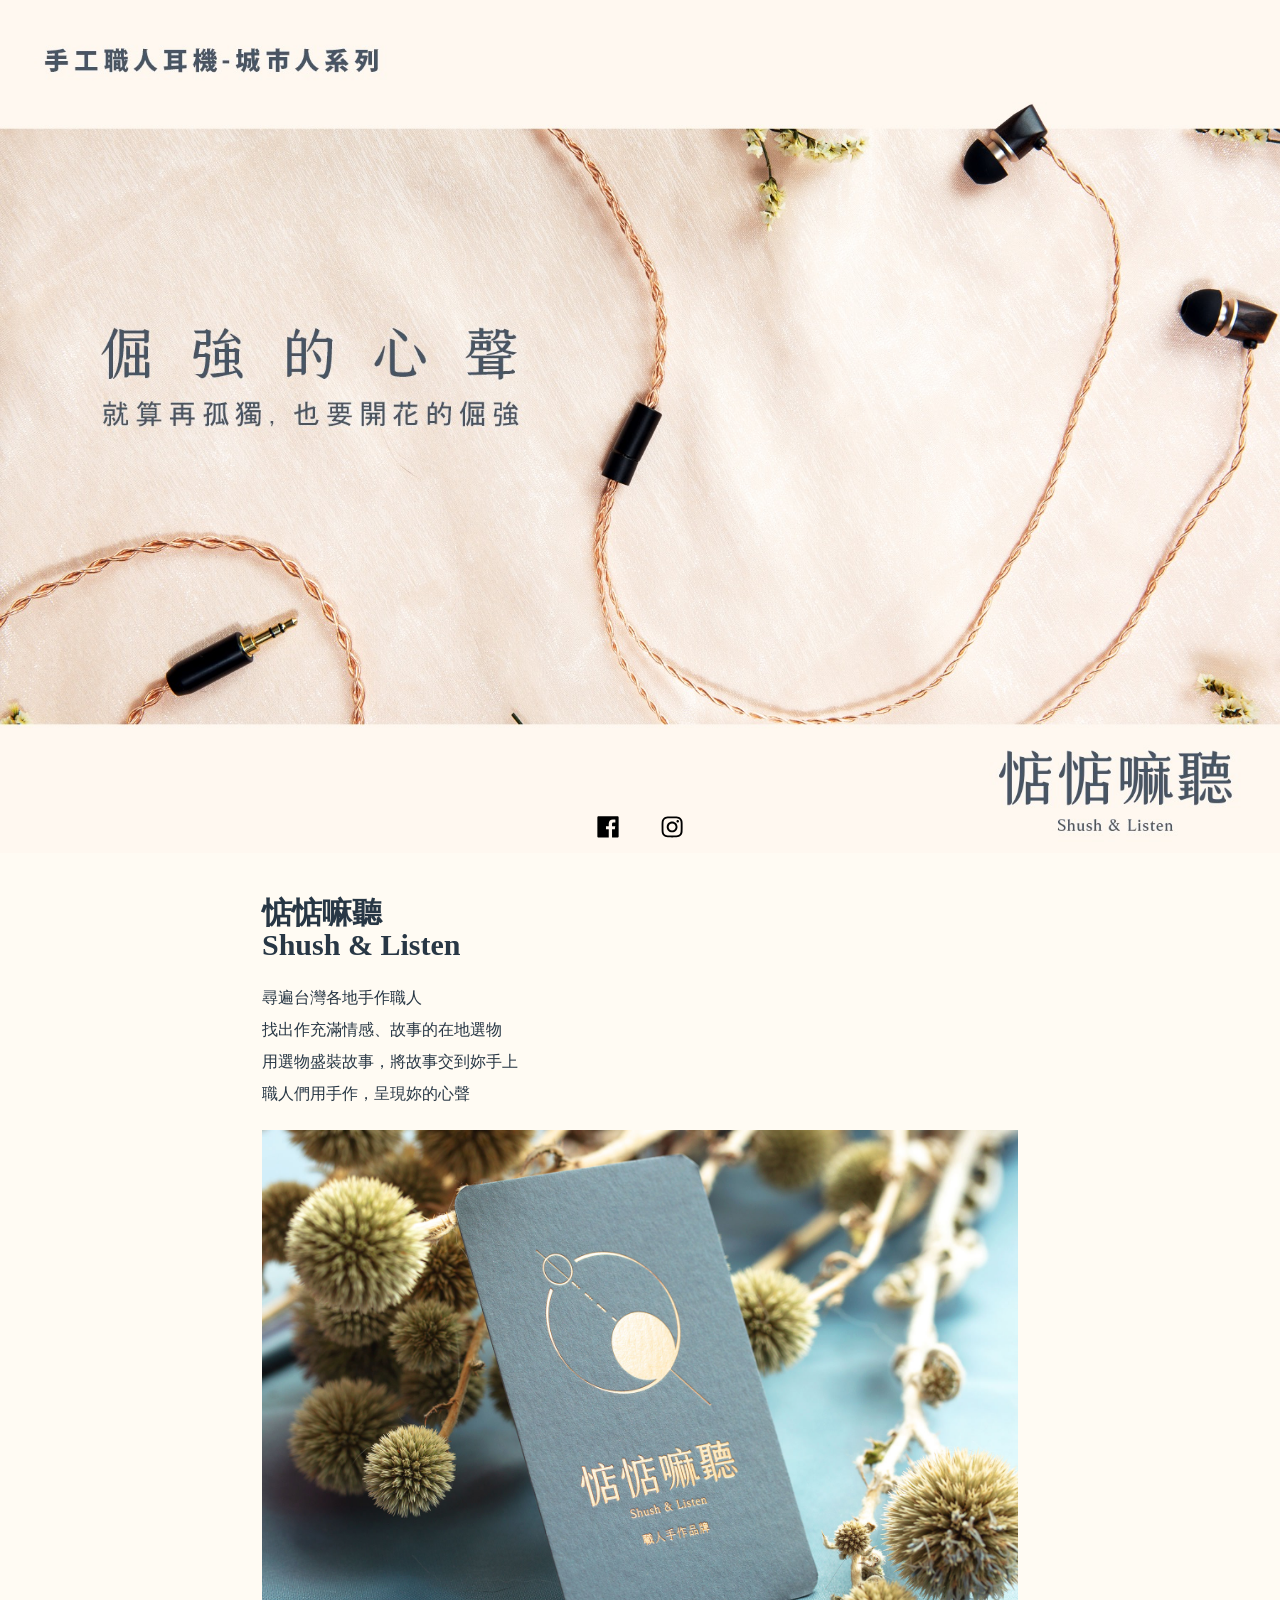
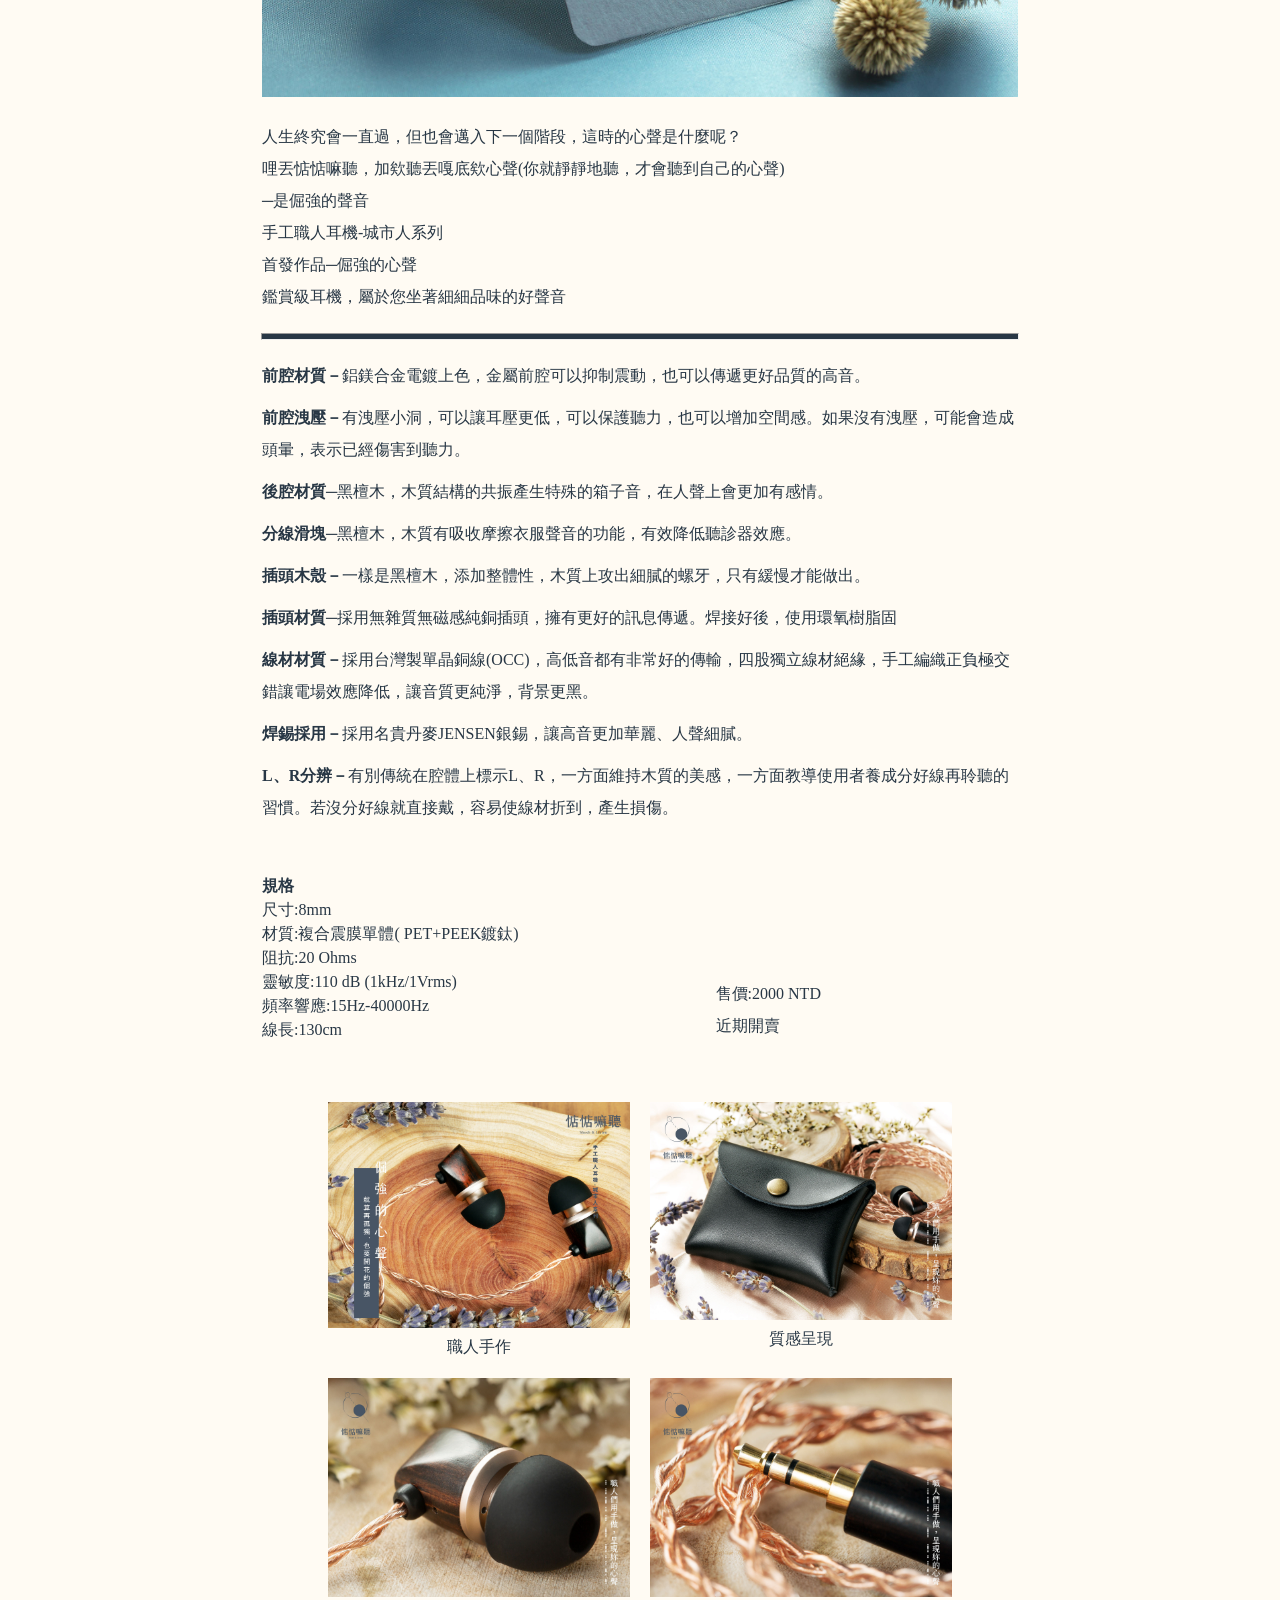
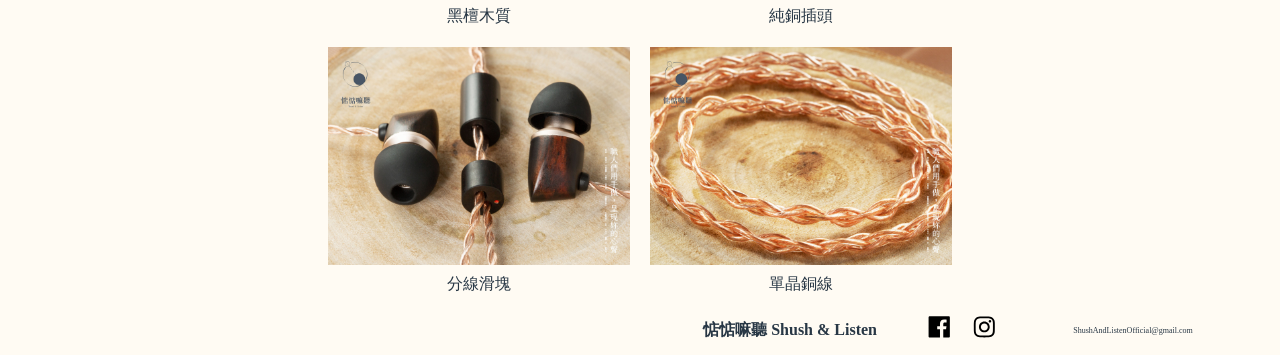
==== commit 4c893133: "v4 png to jpg" ====
--- a/index.html
+++ b/index.html
@@ -1 +1 @@
-<!DOCTYPE html><html><head><meta charSet="utf-8"/><meta http-equiv="x-ua-compatible" content="ie=edge"/><meta name="viewport" content="width=device-width, initial-scale=1, shrink-to-fit=no"/><style data-href="/styles.41d81ab9144c4a9b45d6.css">body,html{margin:0;background-color:#fffbf3;color:#283745;font-family:"\9ED1\9AD4-\7E41","\5FAE\8EDF\6B63\9ED1\9AD4";text-align:center;position:relative}body .content,html .content{padding:0 10px}body .content .topSection,html .content .topSection{position:relative;padding:0 20%;display:flex;justify-content:space-between;flex-wrap:nowrap;align-content:center;align-items:flex-end}@media screen and (max-width:1024px){body .content .topSection,html .content .topSection{padding:0 5%}}body .content .topSection .topLeftText,html .content .topSection .topLeftText{width:50%;font-size:16px;margin:20px 0;text-align:left;letter-spacing:normal;line-height:2em}@media screen and (max-width:1024px){body .content .topSection .topLeftText,html .content .topSection .topLeftText{width:100%}}body .content .topSection .topLeftText .title,html .content .topSection .topLeftText .title{font-size:30px;font-weight:700}body .content .topSection .topRightImg,html .content .topSection .topRightImg{width:50%;margin-bottom:20px}@media screen and (max-width:1024px){body .content .topSection .topRightImg,html .content .topSection .topRightImg{display:none}}body .content .mainImg,html .content .mainImg{width:60%}@media screen and (max-width:1024px){body .content .mainImg,html .content .mainImg{width:90%}}body .content .downText,html .content .downText{font-size:16px;padding:0 20%;margin:20px 0;text-align:left;letter-spacing:normal;line-height:2em}@media screen and (max-width:1024px){body .content .downText,html .content .downText{padding:0 5%}}body .content .downText .title,html .content .downText .title{font-size:30px;font-weight:700}body .content .splitLine,html .content .splitLine{width:60%;height:5px;background:#283745}@media screen and (max-width:1024px){body .content .splitLine,html .content .splitLine{width:90%}}body .content .pointSection,html .content .pointSection{font-size:16px;padding:0 20%;margin:20px 0;text-align:left;letter-spacing:normal;line-height:2em}@media screen and (max-width:1024px){body .content .pointSection,html .content .pointSection{padding:0 5%}}body .content .pointSection .pointInfo,html .content .pointSection .pointInfo{margin-top:10px}body .content .infoSection,html .content .infoSection{position:relative;padding:0 20%;display:flex;justify-content:space-between;flex-wrap:nowrap;align-content:flex-end;align-items:flex-end;margin-top:50px}@media screen and (max-width:1024px){body .content .infoSection,html .content .infoSection{padding:0 5%}}body .content .infoSection .infoLeft,html .content .infoSection .infoLeft{width:40%;text-align:left;letter-spacing:normal;line-height:1.5em}body .content .infoSection .infoRight,html .content .infoSection .infoRight{width:40%;text-align:left;letter-spacing:normal;line-height:2em}body .content .imgSection,html .content .imgSection{position:relative;padding:0 20%;display:flex;flex-direction:row;flex-wrap:wrap;justify-content:center;align-items:flex-start;align-content:flex-start;margin-top:50px}@media screen and (max-width:1024px){body .content .imgSection,html .content .imgSection{padding:0 5%}}body .content .imgSection .block,html .content .imgSection .block{flex-shrink:1;max-width:40%;margin:10px;position:relative}@media screen and (max-width:1024px){body .content .imgSection .block,html .content .imgSection .block{max-width:100%}}body .content .imgSection .block img,html .content .imgSection .block img{width:100%}body .content .imgSection .block p,html .content .imgSection .block p{display:block;margin:5px 0 0;font-size:16px}.topView{position:relative;text-align:center}.topView .topImg{width:100%}.topView .socialBtn{width:10%;position:absolute;bottom:10px;left:50%;transform:translateX(-50%)}.bottomView{position:relative;display:flex;justify-content:flex-end;flex-wrap:nowrap;align-content:center;align-items:center;height:50px;margin-right:10px}.bottomView .title{width:20%;font-size:1rem}@media screen and (max-width:1024px){.bottomView .title{font-size:3vmin;width:40%}}.bottomView .socialBtn{width:7%;display:inline-block}@media screen and (max-width:1024px){.bottomView .socialBtn{width:20%}}.bottomView .email{margin-right:10px;width:20%;font-size:.5rem}@media screen and (max-width:1024px){.bottomView .email{font-size:2vmin;width:40%}}</style><meta name="generator" content="Gatsby 2.23.12"/><link as="script" rel="preload" href="/webpack-runtime-8a17f20f7f1a3b1fdfcf.js"/><link as="script" rel="preload" href="/framework-0f7f24c8879fa60fb4d3.js"/><link as="script" rel="preload" href="/app-fdd9e34fce1e7744b552.js"/><link as="script" rel="preload" href="/styles-89fd2ae28bdf06750a71.js"/><link as="script" rel="preload" href="/component---src-pages-index-js-75900dd5e48dead8a87a.js"/><link as="fetch" rel="preload" href="/page-data/index/page-data.json" crossorigin="anonymous"/><link as="fetch" rel="preload" href="/page-data/app-data.json" crossorigin="anonymous"/></head><body><div id="___gatsby"><div style="outline:none" tabindex="-1" id="gatsby-focus-wrapper"><div><div class="topView"><img class="topImg" src="/images/top.png" alt=""/><div class="socialBtn"><a href="https://www.facebook.com/ShushAndListenOfficial/" class="fbSVG" target="_blank" rel="noreferrer"><svg xmlns="http://www.w3.org/2000/svg" width="50%" height="30px" viewBox="0 0 56 55"><title>Facebook</title><path d="M47.5 43c0 1.2-.9 2.1-2.1 2.1h-10V30h5.1l.8-5.9h-5.9v-3.7c0 -1.7.5-2.9 3-2.9h3.1v-5.3c-.6 0-2.4-.2-4.6-.2-4.5 0-7.5 2.7-7.5 7.8v4.3h-5.1V30h5.1v15.1H10.7c-1.2 0-2.2-.9-2.2-2.1V8.3c0-1.2 1-2.2 2.2-2.2h34.7c1.2 0 2.1 1 2.1 2.2V43"></path></svg></a><a href="https://www.instagram.com/shushandlistenofficial/" target="_blank" class="igSVG" rel="noreferrer"><svg xmlns="http://www.w3.org/2000/svg" width="50%" height="30px" viewBox="0 0 54 54"><title>instagram</title><path d="M27.2 6.1c-5.1 0-5.8 0-7.8.1s-3.4.4-4.6.9c-1.2.5-2.3 1.1-3.3 2.2-1.1 1-1.7 2.1-2.2 3.3-.5 1.2-.8 2.6-.9 4.6-.1 2-.1 2.7-.1 7.8s0 5.8.1 7.8.4 3.4.9 4.6c.5 1.2 1.1 2.3 2.2 3.3 1 1.1 2.1 1.7 3.3 2.2 1.2.5 2.6.8 4.6.9 2 .1 2.7.1 7.8.1s5.8 0 7.8-.1 3.4-.4 4.6-.9c1.2-.5 2.3-1.1 3.3-2.2 1.1-1 1.7-2.1 2.2-3.3.5-1.2.8-2.6.9-4.6.1-2 .1-2.7.1-7.8s0-5.8-.1-7.8-.4-3.4-.9-4.6c-.5-1.2-1.1-2.3-2.2-3.3-1-1.1-2.1-1.7-3.3-2.2-1.2-.5-2.6-.8-4.6-.9-2-.1-2.7-.1-7.8-.1zm0 3.4c5 0 5.6 0 7.6.1 1.9.1 2.9.4 3.5.7.9.3 1.6.7 2.2 1.4.7.6 1.1 1.3 1.4 2.2.3.6.6 1.6.7 3.5.1 2 .1 2.6.1 7.6s0 5.6-.1 7.6c-.1 1.9-.4 2.9-.7 3.5-.3.9-.7 1.6-1.4 2.2-.7.7-1.3 1.1-2.2 1.4-.6.3-1.7.6-3.5.7-2 .1-2.6.1-7.6.1-5.1 0-5.7 0-7.7-.1-1.8-.1-2.9-.4-3.5-.7-.9-.3-1.5-.7-2.2-1.4-.7-.7-1.1-1.3-1.4-2.2-.3-.6-.6-1.7-.7-3.5 0-2-.1-2.6-.1-7.6 0-5.1.1-5.7.1-7.7.1-1.8.4-2.8.7-3.5.3-.9.7-1.5 1.4-2.2.7-.6 1.3-1.1 2.2-1.4.6-.3 1.6-.6 3.5-.7h7.7zm0 5.8c-5.4 0-9.7 4.3-9.7 9.7 0 5.4 4.3 9.7 9.7 9.7 5.4 0 9.7-4.3 9.7-9.7 0-5.4-4.3-9.7-9.7-9.7zm0 16c-3.5 0-6.3-2.8-6.3-6.3s2.8-6.3 6.3-6.3 6.3 2.8 6.3 6.3-2.8 6.3-6.3 6.3zm12.4-16.4c0 1.3-1.1 2.3-2.3 2.3-1.3 0-2.3-1-2.3-2.3 0-1.2 1-2.3 2.3-2.3 1.2 0 2.3 1.1 2.3 2.3z"></path></svg></a></div></div><div class="content"><div class="topSection"><div class="topLeftText"><h1 class="title">惦惦嘛聽<br/>Shush &amp; Listen</h1>尋遍台灣各地手作職人<br/>找出作充滿情感、故事的在地選物<br/>用選物盛裝故事，將故事交到妳手上<br/>職人們用手作，呈現妳的心聲</div></div><img class="mainImg" src="/images/name.jpg" alt=""/><div class="downText">人生終究會一直過，但也會邁入下一個階段，這時的心聲是什麼呢？<br/>哩丟惦惦嘛聽，加欸聽丟嘎底欸心聲(你就靜靜地聽，才會聽到自己的心聲)<br/>─是倔強的聲音<br/>手工職人耳機-城市人系列<br/>首發作品─倔強的心聲<br/>鑑賞級耳機，屬於您坐著細細品味的好聲音</div><hr class="splitLine"/><div class="pointSection"><div class="pointInfo"><b>前腔材質－</b>鋁鎂合金電鍍上色，金屬前腔可以抑制震動，也可以傳遞更好品質的高音。</div><div class="pointInfo"><b>前腔洩壓－</b>有洩壓小洞，可以讓耳壓更低，可以保護聽力，也可以增加空間感。如果沒有洩壓，可能會造成頭暈，表示已經傷害到聽力。</div><div class="pointInfo"><b>後腔材質─</b>黑檀木，木質結構的共振產生特殊的箱子音，在人聲上會更加有感情。</div><div class="pointInfo"><b>分線滑塊─</b>黑檀木，木質有吸收摩擦衣服聲音的功能，有效降低聽診器效應。</div><div class="pointInfo"><b>插頭木殼－</b>一樣是黑檀木，添加整體性，木質上攻出細膩的螺牙，只有緩慢才能做出。</div><div class="pointInfo"><b>插頭材質─</b>採用無雜質無磁感純銅插頭，擁有更好的訊息傳遞。焊接好後，使用環氧樹脂固</div><div class="pointInfo"><b>線材材質－</b>採用台灣製單晶銅線(OCC)，高低音都有非常好的傳輸，四股獨立線材絕緣，手工編織正負極交錯讓電場效應降低，讓音質更純淨，背景更黑。</div><div class="pointInfo"><b>焊錫採用－</b>採用名貴丹麥JENSEN銀錫，讓高音更加華麗、人聲細膩。</div><div class="pointInfo"><b>L、R分辨－</b>有別傳統在腔體上標示L、R，一方面維持木質的美感，一方面教導使用者養成分好線再聆聽的習慣。若沒分好線就直接戴，容易使線材折到，產生損傷。</div></div><div class="infoSection"><div class="infoLeft"><b>規格</b><br/>尺寸:8mm<br/>材質:複合震膜單體( PET+PEEK鍍鈦)<br/>阻抗:20 Ohms<br/>靈敏度:110 dB (1kHz/1Vrms)<br/>頻率響應:15Hz-40000Hz<br/>線長:130cm</div><div class="infoRight">售價:2000 NTD<br/>近期開賣</div></div><div class="imgSection"><div class="block"><img src="/images/main.jpg" alt=""/><p>職人手作</p></div><div class="block"><img src="/images/bag.jpg" alt=""/><p>質感呈現</p></div><div class="block"><img src="/images/airHole.jpg" alt=""/><p>黑檀木質</p></div><div class="block"><img src="/images/plug.jpg" alt=""/><p>純銅插頭</p></div><div class="block"><img src="/images/split.jpg" alt=""/><p>分線滑塊</p></div><div class="block"><img src="/images/line.jpg" alt=""/><p>單晶銅線</p></div></div></div><div class="bottomView"><h3 class="title">惦惦嘛聽 Shush &amp; Listen</h3><div class="socialBtn"><a href="https://www.facebook.com/ShushAndListenOfficial/" class="fbSVG" target="_blank" rel="noreferrer"><svg xmlns="http://www.w3.org/2000/svg" width="50%" height="30px" viewBox="0 0 56 55"><title>Facebook</title><path d="M47.5 43c0 1.2-.9 2.1-2.1 2.1h-10V30h5.1l.8-5.9h-5.9v-3.7c0 -1.7.5-2.9 3-2.9h3.1v-5.3c-.6 0-2.4-.2-4.6-.2-4.5 0-7.5 2.7-7.5 7.8v4.3h-5.1V30h5.1v15.1H10.7c-1.2 0-2.2-.9-2.2-2.1V8.3c0-1.2 1-2.2 2.2-2.2h34.7c1.2 0 2.1 1 2.1 2.2V43"></path></svg></a><a href="https://www.instagram.com/shushandlistenofficial/" target="_blank" class="igSVG" rel="noreferrer"><svg xmlns="http://www.w3.org/2000/svg" width="50%" height="30px" viewBox="0 0 54 54"><title>instagram</title><path d="M27.2 6.1c-5.1 0-5.8 0-7.8.1s-3.4.4-4.6.9c-1.2.5-2.3 1.1-3.3 2.2-1.1 1-1.7 2.1-2.2 3.3-.5 1.2-.8 2.6-.9 4.6-.1 2-.1 2.7-.1 7.8s0 5.8.1 7.8.4 3.4.9 4.6c.5 1.2 1.1 2.3 2.2 3.3 1 1.1 2.1 1.7 3.3 2.2 1.2.5 2.6.8 4.6.9 2 .1 2.7.1 7.8.1s5.8 0 7.8-.1 3.4-.4 4.6-.9c1.2-.5 2.3-1.1 3.3-2.2 1.1-1 1.7-2.1 2.2-3.3.5-1.2.8-2.6.9-4.6.1-2 .1-2.7.1-7.8s0-5.8-.1-7.8-.4-3.4-.9-4.6c-.5-1.2-1.1-2.3-2.2-3.3-1-1.1-2.1-1.7-3.3-2.2-1.2-.5-2.6-.8-4.6-.9-2-.1-2.7-.1-7.8-.1zm0 3.4c5 0 5.6 0 7.6.1 1.9.1 2.9.4 3.5.7.9.3 1.6.7 2.2 1.4.7.6 1.1 1.3 1.4 2.2.3.6.6 1.6.7 3.5.1 2 .1 2.6.1 7.6s0 5.6-.1 7.6c-.1 1.9-.4 2.9-.7 3.5-.3.9-.7 1.6-1.4 2.2-.7.7-1.3 1.1-2.2 1.4-.6.3-1.7.6-3.5.7-2 .1-2.6.1-7.6.1-5.1 0-5.7 0-7.7-.1-1.8-.1-2.9-.4-3.5-.7-.9-.3-1.5-.7-2.2-1.4-.7-.7-1.1-1.3-1.4-2.2-.3-.6-.6-1.7-.7-3.5 0-2-.1-2.6-.1-7.6 0-5.1.1-5.7.1-7.7.1-1.8.4-2.8.7-3.5.3-.9.7-1.5 1.4-2.2.7-.6 1.3-1.1 2.2-1.4.6-.3 1.6-.6 3.5-.7h7.7zm0 5.8c-5.4 0-9.7 4.3-9.7 9.7 0 5.4 4.3 9.7 9.7 9.7 5.4 0 9.7-4.3 9.7-9.7 0-5.4-4.3-9.7-9.7-9.7zm0 16c-3.5 0-6.3-2.8-6.3-6.3s2.8-6.3 6.3-6.3 6.3 2.8 6.3 6.3-2.8 6.3-6.3 6.3zm12.4-16.4c0 1.3-1.1 2.3-2.3 2.3-1.3 0-2.3-1-2.3-2.3 0-1.2 1-2.3 2.3-2.3 1.2 0 2.3 1.1 2.3 2.3z"></path></svg></a></div><p class="email">ShushAndListenOfficial@gmail.com</p></div></div></div><div id="gatsby-announcer" style="position:absolute;top:0;width:1px;height:1px;padding:0;overflow:hidden;clip:rect(0, 0, 0, 0);white-space:nowrap;border:0" aria-live="assertive" aria-atomic="true"></div></div><script id="gatsby-script-loader">/*<![CDATA[*/window.pagePath="/";/*]]>*/</script><script id="gatsby-chunk-mapping">/*<![CDATA[*/window.___chunkMapping={"app":["/app-fdd9e34fce1e7744b552.js"],"component---src-pages-index-js":["/component---src-pages-index-js-75900dd5e48dead8a87a.js"]};/*]]>*/</script><script src="/component---src-pages-index-js-75900dd5e48dead8a87a.js" async=""></script><script src="/styles-89fd2ae28bdf06750a71.js" async=""></script><script src="/app-fdd9e34fce1e7744b552.js" async=""></script><script src="/framework-0f7f24c8879fa60fb4d3.js" async=""></script><script src="/webpack-runtime-8a17f20f7f1a3b1fdfcf.js" async=""></script></body></html>+<!DOCTYPE html><html><head><meta charSet="utf-8"/><meta http-equiv="x-ua-compatible" content="ie=edge"/><meta name="viewport" content="width=device-width, initial-scale=1, shrink-to-fit=no"/><style data-href="/styles.41d81ab9144c4a9b45d6.css">body,html{margin:0;background-color:#fffbf3;color:#283745;font-family:"\9ED1\9AD4-\7E41","\5FAE\8EDF\6B63\9ED1\9AD4";text-align:center;position:relative}body .content,html .content{padding:0 10px}body .content .topSection,html .content .topSection{position:relative;padding:0 20%;display:flex;justify-content:space-between;flex-wrap:nowrap;align-content:center;align-items:flex-end}@media screen and (max-width:1024px){body .content .topSection,html .content .topSection{padding:0 5%}}body .content .topSection .topLeftText,html .content .topSection .topLeftText{width:50%;font-size:16px;margin:20px 0;text-align:left;letter-spacing:normal;line-height:2em}@media screen and (max-width:1024px){body .content .topSection .topLeftText,html .content .topSection .topLeftText{width:100%}}body .content .topSection .topLeftText .title,html .content .topSection .topLeftText .title{font-size:30px;font-weight:700}body .content .topSection .topRightImg,html .content .topSection .topRightImg{width:50%;margin-bottom:20px}@media screen and (max-width:1024px){body .content .topSection .topRightImg,html .content .topSection .topRightImg{display:none}}body .content .mainImg,html .content .mainImg{width:60%}@media screen and (max-width:1024px){body .content .mainImg,html .content .mainImg{width:90%}}body .content .downText,html .content .downText{font-size:16px;padding:0 20%;margin:20px 0;text-align:left;letter-spacing:normal;line-height:2em}@media screen and (max-width:1024px){body .content .downText,html .content .downText{padding:0 5%}}body .content .downText .title,html .content .downText .title{font-size:30px;font-weight:700}body .content .splitLine,html .content .splitLine{width:60%;height:5px;background:#283745}@media screen and (max-width:1024px){body .content .splitLine,html .content .splitLine{width:90%}}body .content .pointSection,html .content .pointSection{font-size:16px;padding:0 20%;margin:20px 0;text-align:left;letter-spacing:normal;line-height:2em}@media screen and (max-width:1024px){body .content .pointSection,html .content .pointSection{padding:0 5%}}body .content .pointSection .pointInfo,html .content .pointSection .pointInfo{margin-top:10px}body .content .infoSection,html .content .infoSection{position:relative;padding:0 20%;display:flex;justify-content:space-between;flex-wrap:nowrap;align-content:flex-end;align-items:flex-end;margin-top:50px}@media screen and (max-width:1024px){body .content .infoSection,html .content .infoSection{padding:0 5%}}body .content .infoSection .infoLeft,html .content .infoSection .infoLeft{width:40%;text-align:left;letter-spacing:normal;line-height:1.5em}body .content .infoSection .infoRight,html .content .infoSection .infoRight{width:40%;text-align:left;letter-spacing:normal;line-height:2em}body .content .imgSection,html .content .imgSection{position:relative;padding:0 20%;display:flex;flex-direction:row;flex-wrap:wrap;justify-content:center;align-items:flex-start;align-content:flex-start;margin-top:50px}@media screen and (max-width:1024px){body .content .imgSection,html .content .imgSection{padding:0 5%}}body .content .imgSection .block,html .content .imgSection .block{flex-shrink:1;max-width:40%;margin:10px;position:relative}@media screen and (max-width:1024px){body .content .imgSection .block,html .content .imgSection .block{max-width:100%}}body .content .imgSection .block img,html .content .imgSection .block img{width:100%}body .content .imgSection .block p,html .content .imgSection .block p{display:block;margin:5px 0 0;font-size:16px}.topView{position:relative;text-align:center}.topView .topImg{width:100%}.topView .socialBtn{width:10%;position:absolute;bottom:10px;left:50%;transform:translateX(-50%)}.bottomView{position:relative;display:flex;justify-content:flex-end;flex-wrap:nowrap;align-content:center;align-items:center;height:50px;margin-right:10px}.bottomView .title{width:20%;font-size:1rem}@media screen and (max-width:1024px){.bottomView .title{font-size:3vmin;width:40%}}.bottomView .socialBtn{width:7%;display:inline-block}@media screen and (max-width:1024px){.bottomView .socialBtn{width:20%}}.bottomView .email{margin-right:10px;width:20%;font-size:.5rem}@media screen and (max-width:1024px){.bottomView .email{font-size:2vmin;width:40%}}</style><meta name="generator" content="Gatsby 2.24.26"/><link as="script" rel="preload" href="/webpack-runtime-b316f849e66727fff85c.js"/><link as="script" rel="preload" href="/framework-8c8d363c63d1a9a80d21.js"/><link as="script" rel="preload" href="/app-a360599638488ec4e39b.js"/><link as="script" rel="preload" href="/styles-89fd2ae28bdf06750a71.js"/><link as="script" rel="preload" href="/component---src-pages-index-js-ba003b2c2595d6b2129f.js"/><link as="fetch" rel="preload" href="/page-data/index/page-data.json" crossorigin="anonymous"/><link as="fetch" rel="preload" href="/page-data/app-data.json" crossorigin="anonymous"/></head><body><div id="___gatsby"><div style="outline:none" tabindex="-1" id="gatsby-focus-wrapper"><div><div class="topView"><img class="topImg" src="./images/top.jpg" alt=""/><div class="socialBtn"><a href="https://www.facebook.com/ShushAndListenOfficial/" class="fbSVG" target="_blank" rel="noreferrer"><svg xmlns="http://www.w3.org/2000/svg" width="50%" height="30px" viewBox="0 0 56 55"><title>Facebook</title><path d="M47.5 43c0 1.2-.9 2.1-2.1 2.1h-10V30h5.1l.8-5.9h-5.9v-3.7c0 -1.7.5-2.9 3-2.9h3.1v-5.3c-.6 0-2.4-.2-4.6-.2-4.5 0-7.5 2.7-7.5 7.8v4.3h-5.1V30h5.1v15.1H10.7c-1.2 0-2.2-.9-2.2-2.1V8.3c0-1.2 1-2.2 2.2-2.2h34.7c1.2 0 2.1 1 2.1 2.2V43"></path></svg></a><a href="https://www.instagram.com/shushandlistenofficial/" target="_blank" class="igSVG" rel="noreferrer"><svg xmlns="http://www.w3.org/2000/svg" width="50%" height="30px" viewBox="0 0 54 54"><title>instagram</title><path d="M27.2 6.1c-5.1 0-5.8 0-7.8.1s-3.4.4-4.6.9c-1.2.5-2.3 1.1-3.3 2.2-1.1 1-1.7 2.1-2.2 3.3-.5 1.2-.8 2.6-.9 4.6-.1 2-.1 2.7-.1 7.8s0 5.8.1 7.8.4 3.4.9 4.6c.5 1.2 1.1 2.3 2.2 3.3 1 1.1 2.1 1.7 3.3 2.2 1.2.5 2.6.8 4.6.9 2 .1 2.7.1 7.8.1s5.8 0 7.8-.1 3.4-.4 4.6-.9c1.2-.5 2.3-1.1 3.3-2.2 1.1-1 1.7-2.1 2.2-3.3.5-1.2.8-2.6.9-4.6.1-2 .1-2.7.1-7.8s0-5.8-.1-7.8-.4-3.4-.9-4.6c-.5-1.2-1.1-2.3-2.2-3.3-1-1.1-2.1-1.7-3.3-2.2-1.2-.5-2.6-.8-4.6-.9-2-.1-2.7-.1-7.8-.1zm0 3.4c5 0 5.6 0 7.6.1 1.9.1 2.9.4 3.5.7.9.3 1.6.7 2.2 1.4.7.6 1.1 1.3 1.4 2.2.3.6.6 1.6.7 3.5.1 2 .1 2.6.1 7.6s0 5.6-.1 7.6c-.1 1.9-.4 2.9-.7 3.5-.3.9-.7 1.6-1.4 2.2-.7.7-1.3 1.1-2.2 1.4-.6.3-1.7.6-3.5.7-2 .1-2.6.1-7.6.1-5.1 0-5.7 0-7.7-.1-1.8-.1-2.9-.4-3.5-.7-.9-.3-1.5-.7-2.2-1.4-.7-.7-1.1-1.3-1.4-2.2-.3-.6-.6-1.7-.7-3.5 0-2-.1-2.6-.1-7.6 0-5.1.1-5.7.1-7.7.1-1.8.4-2.8.7-3.5.3-.9.7-1.5 1.4-2.2.7-.6 1.3-1.1 2.2-1.4.6-.3 1.6-.6 3.5-.7h7.7zm0 5.8c-5.4 0-9.7 4.3-9.7 9.7 0 5.4 4.3 9.7 9.7 9.7 5.4 0 9.7-4.3 9.7-9.7 0-5.4-4.3-9.7-9.7-9.7zm0 16c-3.5 0-6.3-2.8-6.3-6.3s2.8-6.3 6.3-6.3 6.3 2.8 6.3 6.3-2.8 6.3-6.3 6.3zm12.4-16.4c0 1.3-1.1 2.3-2.3 2.3-1.3 0-2.3-1-2.3-2.3 0-1.2 1-2.3 2.3-2.3 1.2 0 2.3 1.1 2.3 2.3z"></path></svg></a></div></div><div class="content"><div class="topSection"><div class="topLeftText"><h1 class="title">惦惦嘛聽<br/>Shush &amp; Listen</h1>尋遍台灣各地手作職人<br/>找出作充滿情感、故事的在地選物<br/>用選物盛裝故事，將故事交到妳手上<br/>職人們用手作，呈現妳的心聲</div></div><img class="mainImg" src="./images/name.jpg" alt=""/><div class="downText">人生終究會一直過，但也會邁入下一個階段，這時的心聲是什麼呢？<br/>哩丟惦惦嘛聽，加欸聽丟嘎底欸心聲(你就靜靜地聽，才會聽到自己的心聲)<br/>─是倔強的聲音<br/>手工職人耳機-城市人系列<br/>首發作品─倔強的心聲<br/>鑑賞級耳機，屬於您坐著細細品味的好聲音</div><hr class="splitLine"/><div class="pointSection"><div class="pointInfo"><b>前腔材質－</b>鋁鎂合金電鍍上色，金屬前腔可以抑制震動，也可以傳遞更好品質的高音。</div><div class="pointInfo"><b>前腔洩壓－</b>有洩壓小洞，可以讓耳壓更低，可以保護聽力，也可以增加空間感。如果沒有洩壓，可能會造成頭暈，表示已經傷害到聽力。</div><div class="pointInfo"><b>後腔材質─</b>黑檀木，木質結構的共振產生特殊的箱子音，在人聲上會更加有感情。</div><div class="pointInfo"><b>分線滑塊─</b>黑檀木，木質有吸收摩擦衣服聲音的功能，有效降低聽診器效應。</div><div class="pointInfo"><b>插頭木殼－</b>一樣是黑檀木，添加整體性，木質上攻出細膩的螺牙，只有緩慢才能做出。</div><div class="pointInfo"><b>插頭材質─</b>採用無雜質無磁感純銅插頭，擁有更好的訊息傳遞。焊接好後，使用環氧樹脂固</div><div class="pointInfo"><b>線材材質－</b>採用台灣製單晶銅線(OCC)，高低音都有非常好的傳輸，四股獨立線材絕緣，手工編織正負極交錯讓電場效應降低，讓音質更純淨，背景更黑。</div><div class="pointInfo"><b>焊錫採用－</b>採用名貴丹麥JENSEN銀錫，讓高音更加華麗、人聲細膩。</div><div class="pointInfo"><b>L、R分辨－</b>有別傳統在腔體上標示L、R，一方面維持木質的美感，一方面教導使用者養成分好線再聆聽的習慣。若沒分好線就直接戴，容易使線材折到，產生損傷。</div></div><div class="infoSection"><div class="infoLeft"><b>規格</b><br/>尺寸:8mm<br/>材質:複合震膜單體( PET+PEEK鍍鈦)<br/>阻抗:20 Ohms<br/>靈敏度:110 dB (1kHz/1Vrms)<br/>頻率響應:15Hz-40000Hz<br/>線長:130cm</div><div class="infoRight">售價:2000 NTD<br/>近期開賣</div></div><div class="imgSection"><div class="block"><img src="./images/main.jpg" alt=""/><p>職人手作</p></div><div class="block"><img src="./images/bag.jpg" alt=""/><p>質感呈現</p></div><div class="block"><img src="./images/airHole.jpg" alt=""/><p>黑檀木質</p></div><div class="block"><img src="./images/plug.jpg" alt=""/><p>純銅插頭</p></div><div class="block"><img src="./images/split.jpg" alt=""/><p>分線滑塊</p></div><div class="block"><img src="./images/line.jpg" alt=""/><p>單晶銅線</p></div></div></div><div class="bottomView"><h3 class="title">惦惦嘛聽 Shush &amp; Listen</h3><div class="socialBtn"><a href="https://www.facebook.com/ShushAndListenOfficial/" class="fbSVG" target="_blank" rel="noreferrer"><svg xmlns="http://www.w3.org/2000/svg" width="50%" height="30px" viewBox="0 0 56 55"><title>Facebook</title><path d="M47.5 43c0 1.2-.9 2.1-2.1 2.1h-10V30h5.1l.8-5.9h-5.9v-3.7c0 -1.7.5-2.9 3-2.9h3.1v-5.3c-.6 0-2.4-.2-4.6-.2-4.5 0-7.5 2.7-7.5 7.8v4.3h-5.1V30h5.1v15.1H10.7c-1.2 0-2.2-.9-2.2-2.1V8.3c0-1.2 1-2.2 2.2-2.2h34.7c1.2 0 2.1 1 2.1 2.2V43"></path></svg></a><a href="https://www.instagram.com/shushandlistenofficial/" target="_blank" class="igSVG" rel="noreferrer"><svg xmlns="http://www.w3.org/2000/svg" width="50%" height="30px" viewBox="0 0 54 54"><title>instagram</title><path d="M27.2 6.1c-5.1 0-5.8 0-7.8.1s-3.4.4-4.6.9c-1.2.5-2.3 1.1-3.3 2.2-1.1 1-1.7 2.1-2.2 3.3-.5 1.2-.8 2.6-.9 4.6-.1 2-.1 2.7-.1 7.8s0 5.8.1 7.8.4 3.4.9 4.6c.5 1.2 1.1 2.3 2.2 3.3 1 1.1 2.1 1.7 3.3 2.2 1.2.5 2.6.8 4.6.9 2 .1 2.7.1 7.8.1s5.8 0 7.8-.1 3.4-.4 4.6-.9c1.2-.5 2.3-1.1 3.3-2.2 1.1-1 1.7-2.1 2.2-3.3.5-1.2.8-2.6.9-4.6.1-2 .1-2.7.1-7.8s0-5.8-.1-7.8-.4-3.4-.9-4.6c-.5-1.2-1.1-2.3-2.2-3.3-1-1.1-2.1-1.7-3.3-2.2-1.2-.5-2.6-.8-4.6-.9-2-.1-2.7-.1-7.8-.1zm0 3.4c5 0 5.6 0 7.6.1 1.9.1 2.9.4 3.5.7.9.3 1.6.7 2.2 1.4.7.6 1.1 1.3 1.4 2.2.3.6.6 1.6.7 3.5.1 2 .1 2.6.1 7.6s0 5.6-.1 7.6c-.1 1.9-.4 2.9-.7 3.5-.3.9-.7 1.6-1.4 2.2-.7.7-1.3 1.1-2.2 1.4-.6.3-1.7.6-3.5.7-2 .1-2.6.1-7.6.1-5.1 0-5.7 0-7.7-.1-1.8-.1-2.9-.4-3.5-.7-.9-.3-1.5-.7-2.2-1.4-.7-.7-1.1-1.3-1.4-2.2-.3-.6-.6-1.7-.7-3.5 0-2-.1-2.6-.1-7.6 0-5.1.1-5.7.1-7.7.1-1.8.4-2.8.7-3.5.3-.9.7-1.5 1.4-2.2.7-.6 1.3-1.1 2.2-1.4.6-.3 1.6-.6 3.5-.7h7.7zm0 5.8c-5.4 0-9.7 4.3-9.7 9.7 0 5.4 4.3 9.7 9.7 9.7 5.4 0 9.7-4.3 9.7-9.7 0-5.4-4.3-9.7-9.7-9.7zm0 16c-3.5 0-6.3-2.8-6.3-6.3s2.8-6.3 6.3-6.3 6.3 2.8 6.3 6.3-2.8 6.3-6.3 6.3zm12.4-16.4c0 1.3-1.1 2.3-2.3 2.3-1.3 0-2.3-1-2.3-2.3 0-1.2 1-2.3 2.3-2.3 1.2 0 2.3 1.1 2.3 2.3z"></path></svg></a></div><p class="email">ShushAndListenOfficial@gmail.com</p></div></div></div><div id="gatsby-announcer" style="position:absolute;top:0;width:1px;height:1px;padding:0;overflow:hidden;clip:rect(0, 0, 0, 0);white-space:nowrap;border:0" aria-live="assertive" aria-atomic="true"></div></div><script id="gatsby-script-loader">/*<![CDATA[*/window.pagePath="/";/*]]>*/</script><script id="gatsby-chunk-mapping">/*<![CDATA[*/window.___chunkMapping={"polyfill":["/polyfill-fd7ae9db326d5475b438.js"],"app":["/app-a360599638488ec4e39b.js"],"component---src-pages-index-js":["/component---src-pages-index-js-ba003b2c2595d6b2129f.js"]};/*]]>*/</script><script src="/polyfill-fd7ae9db326d5475b438.js" nomodule=""></script><script src="/component---src-pages-index-js-ba003b2c2595d6b2129f.js" async=""></script><script src="/styles-89fd2ae28bdf06750a71.js" async=""></script><script src="/app-a360599638488ec4e39b.js" async=""></script><script src="/framework-8c8d363c63d1a9a80d21.js" async=""></script><script src="/webpack-runtime-b316f849e66727fff85c.js" async=""></script></body></html>
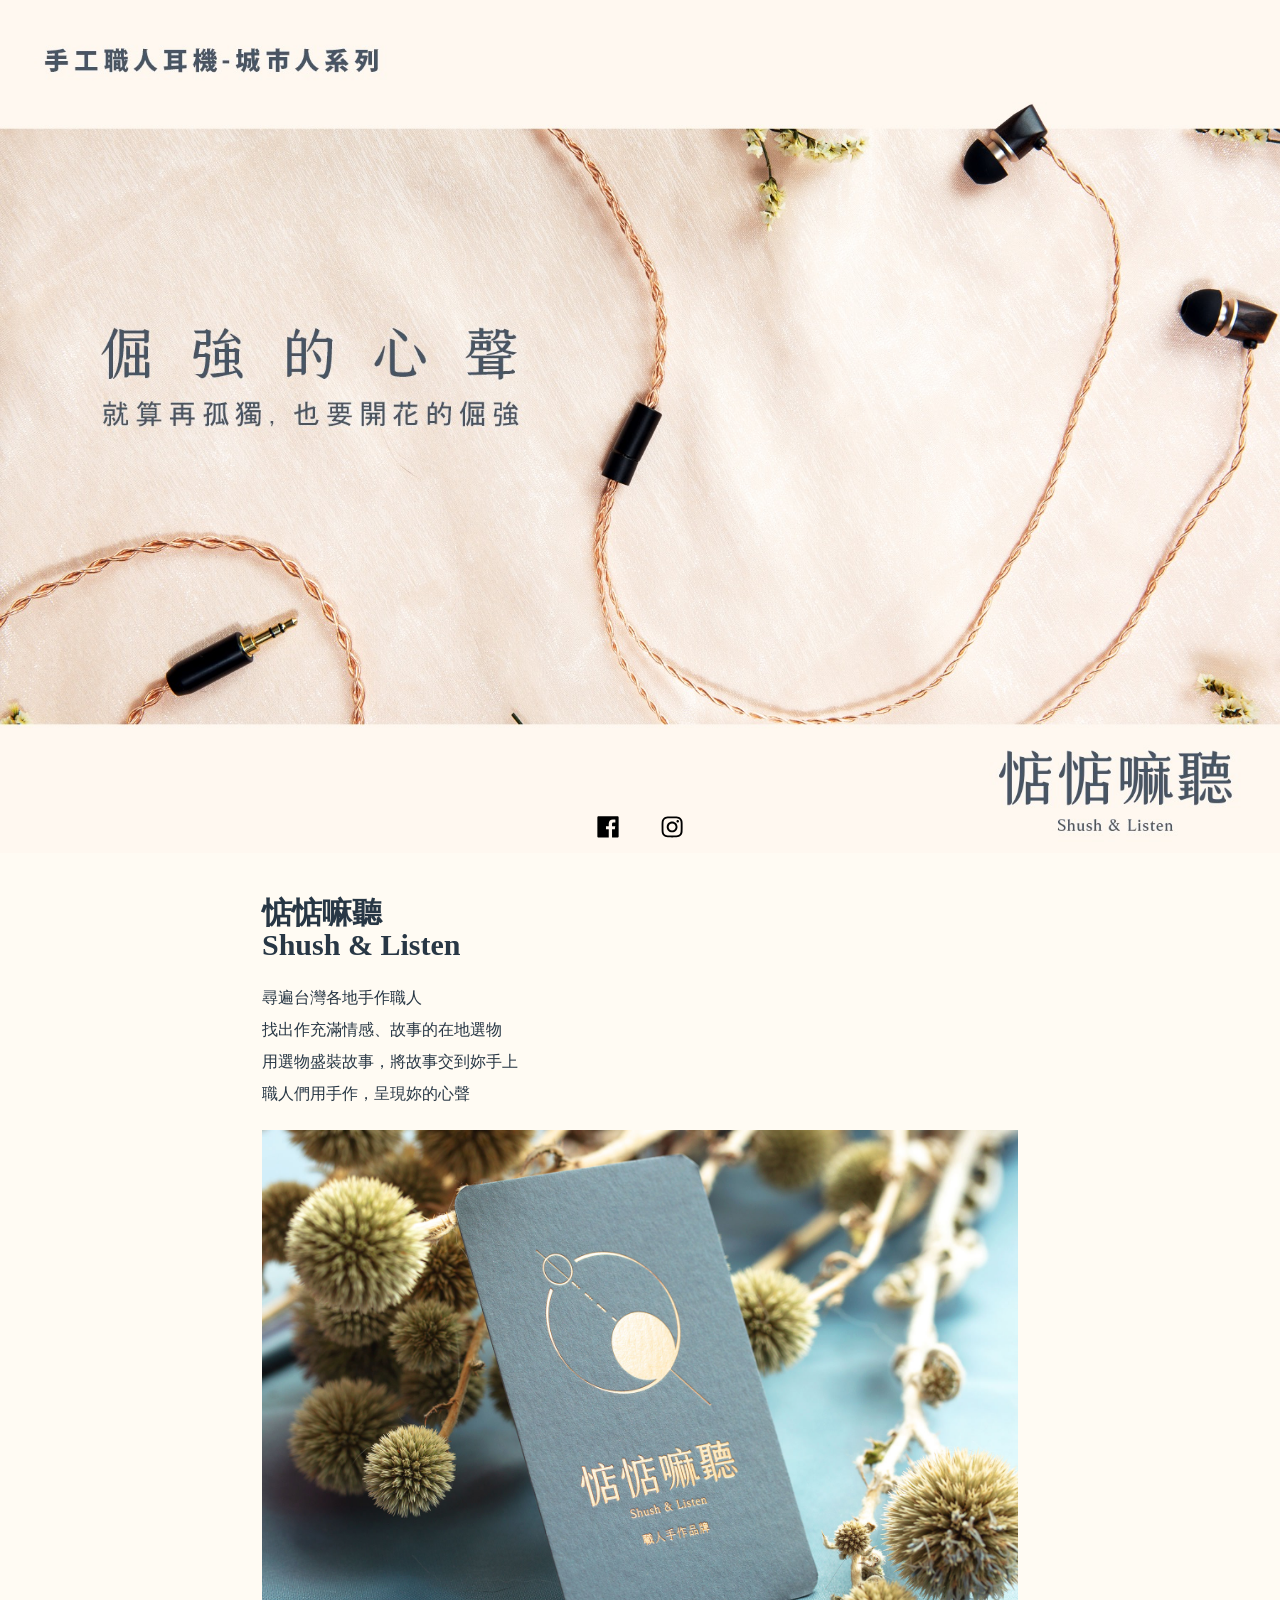
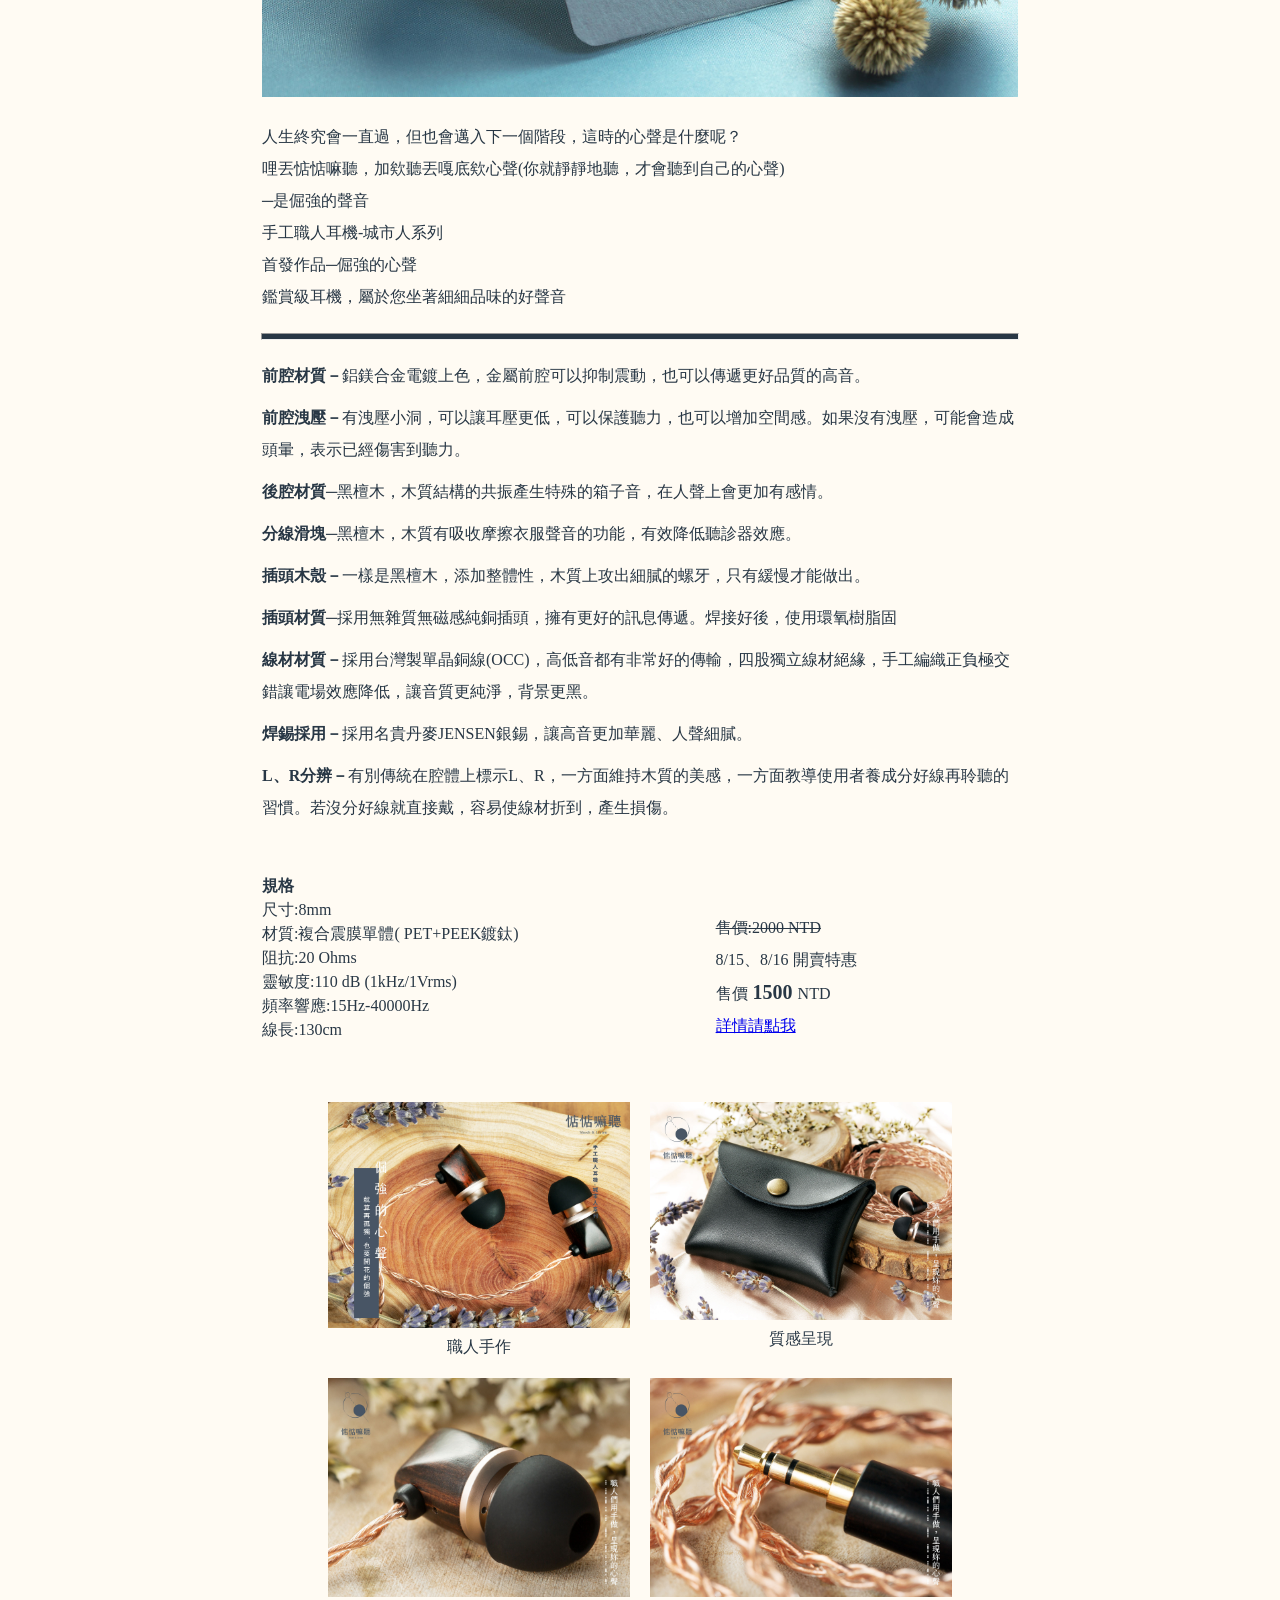
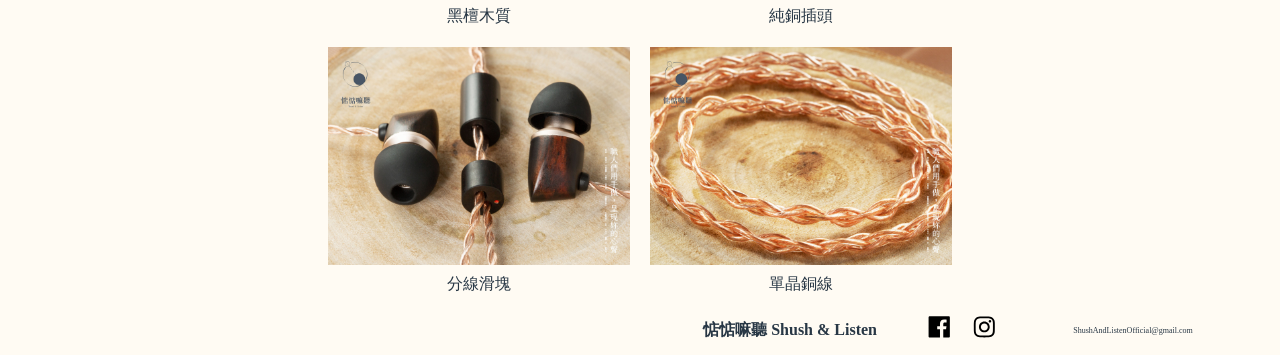
==== commit de7eda1d: "v6 Start Sale" ====
--- a/index.html
+++ b/index.html
@@ -1 +1 @@
-<!DOCTYPE html><html><head><meta charSet="utf-8"/><meta http-equiv="x-ua-compatible" content="ie=edge"/><meta name="viewport" content="width=device-width, initial-scale=1, shrink-to-fit=no"/><style data-href="/styles.41d81ab9144c4a9b45d6.css">body,html{margin:0;background-color:#fffbf3;color:#283745;font-family:"\9ED1\9AD4-\7E41","\5FAE\8EDF\6B63\9ED1\9AD4";text-align:center;position:relative}body .content,html .content{padding:0 10px}body .content .topSection,html .content .topSection{position:relative;padding:0 20%;display:flex;justify-content:space-between;flex-wrap:nowrap;align-content:center;align-items:flex-end}@media screen and (max-width:1024px){body .content .topSection,html .content .topSection{padding:0 5%}}body .content .topSection .topLeftText,html .content .topSection .topLeftText{width:50%;font-size:16px;margin:20px 0;text-align:left;letter-spacing:normal;line-height:2em}@media screen and (max-width:1024px){body .content .topSection .topLeftText,html .content .topSection .topLeftText{width:100%}}body .content .topSection .topLeftText .title,html .content .topSection .topLeftText .title{font-size:30px;font-weight:700}body .content .topSection .topRightImg,html .content .topSection .topRightImg{width:50%;margin-bottom:20px}@media screen and (max-width:1024px){body .content .topSection .topRightImg,html .content .topSection .topRightImg{display:none}}body .content .mainImg,html .content .mainImg{width:60%}@media screen and (max-width:1024px){body .content .mainImg,html .content .mainImg{width:90%}}body .content .downText,html .content .downText{font-size:16px;padding:0 20%;margin:20px 0;text-align:left;letter-spacing:normal;line-height:2em}@media screen and (max-width:1024px){body .content .downText,html .content .downText{padding:0 5%}}body .content .downText .title,html .content .downText .title{font-size:30px;font-weight:700}body .content .splitLine,html .content .splitLine{width:60%;height:5px;background:#283745}@media screen and (max-width:1024px){body .content .splitLine,html .content .splitLine{width:90%}}body .content .pointSection,html .content .pointSection{font-size:16px;padding:0 20%;margin:20px 0;text-align:left;letter-spacing:normal;line-height:2em}@media screen and (max-width:1024px){body .content .pointSection,html .content .pointSection{padding:0 5%}}body .content .pointSection .pointInfo,html .content .pointSection .pointInfo{margin-top:10px}body .content .infoSection,html .content .infoSection{position:relative;padding:0 20%;display:flex;justify-content:space-between;flex-wrap:nowrap;align-content:flex-end;align-items:flex-end;margin-top:50px}@media screen and (max-width:1024px){body .content .infoSection,html .content .infoSection{padding:0 5%}}body .content .infoSection .infoLeft,html .content .infoSection .infoLeft{width:40%;text-align:left;letter-spacing:normal;line-height:1.5em}body .content .infoSection .infoRight,html .content .infoSection .infoRight{width:40%;text-align:left;letter-spacing:normal;line-height:2em}body .content .imgSection,html .content .imgSection{position:relative;padding:0 20%;display:flex;flex-direction:row;flex-wrap:wrap;justify-content:center;align-items:flex-start;align-content:flex-start;margin-top:50px}@media screen and (max-width:1024px){body .content .imgSection,html .content .imgSection{padding:0 5%}}body .content .imgSection .block,html .content .imgSection .block{flex-shrink:1;max-width:40%;margin:10px;position:relative}@media screen and (max-width:1024px){body .content .imgSection .block,html .content .imgSection .block{max-width:100%}}body .content .imgSection .block img,html .content .imgSection .block img{width:100%}body .content .imgSection .block p,html .content .imgSection .block p{display:block;margin:5px 0 0;font-size:16px}.topView{position:relative;text-align:center}.topView .topImg{width:100%}.topView .socialBtn{width:10%;position:absolute;bottom:10px;left:50%;transform:translateX(-50%)}.bottomView{position:relative;display:flex;justify-content:flex-end;flex-wrap:nowrap;align-content:center;align-items:center;height:50px;margin-right:10px}.bottomView .title{width:20%;font-size:1rem}@media screen and (max-width:1024px){.bottomView .title{font-size:3vmin;width:40%}}.bottomView .socialBtn{width:7%;display:inline-block}@media screen and (max-width:1024px){.bottomView .socialBtn{width:20%}}.bottomView .email{margin-right:10px;width:20%;font-size:.5rem}@media screen and (max-width:1024px){.bottomView .email{font-size:2vmin;width:40%}}</style><meta name="generator" content="Gatsby 2.24.26"/><link as="script" rel="preload" href="/webpack-runtime-b316f849e66727fff85c.js"/><link as="script" rel="preload" href="/framework-8c8d363c63d1a9a80d21.js"/><link as="script" rel="preload" href="/app-a360599638488ec4e39b.js"/><link as="script" rel="preload" href="/styles-89fd2ae28bdf06750a71.js"/><link as="script" rel="preload" href="/component---src-pages-index-js-ba003b2c2595d6b2129f.js"/><link as="fetch" rel="preload" href="/page-data/index/page-data.json" crossorigin="anonymous"/><link as="fetch" rel="preload" href="/page-data/app-data.json" crossorigin="anonymous"/></head><body><div id="___gatsby"><div style="outline:none" tabindex="-1" id="gatsby-focus-wrapper"><div><div class="topView"><img class="topImg" src="./images/top.jpg" alt=""/><div class="socialBtn"><a href="https://www.facebook.com/ShushAndListenOfficial/" class="fbSVG" target="_blank" rel="noreferrer"><svg xmlns="http://www.w3.org/2000/svg" width="50%" height="30px" viewBox="0 0 56 55"><title>Facebook</title><path d="M47.5 43c0 1.2-.9 2.1-2.1 2.1h-10V30h5.1l.8-5.9h-5.9v-3.7c0 -1.7.5-2.9 3-2.9h3.1v-5.3c-.6 0-2.4-.2-4.6-.2-4.5 0-7.5 2.7-7.5 7.8v4.3h-5.1V30h5.1v15.1H10.7c-1.2 0-2.2-.9-2.2-2.1V8.3c0-1.2 1-2.2 2.2-2.2h34.7c1.2 0 2.1 1 2.1 2.2V43"></path></svg></a><a href="https://www.instagram.com/shushandlistenofficial/" target="_blank" class="igSVG" rel="noreferrer"><svg xmlns="http://www.w3.org/2000/svg" width="50%" height="30px" viewBox="0 0 54 54"><title>instagram</title><path d="M27.2 6.1c-5.1 0-5.8 0-7.8.1s-3.4.4-4.6.9c-1.2.5-2.3 1.1-3.3 2.2-1.1 1-1.7 2.1-2.2 3.3-.5 1.2-.8 2.6-.9 4.6-.1 2-.1 2.7-.1 7.8s0 5.8.1 7.8.4 3.4.9 4.6c.5 1.2 1.1 2.3 2.2 3.3 1 1.1 2.1 1.7 3.3 2.2 1.2.5 2.6.8 4.6.9 2 .1 2.7.1 7.8.1s5.8 0 7.8-.1 3.4-.4 4.6-.9c1.2-.5 2.3-1.1 3.3-2.2 1.1-1 1.7-2.1 2.2-3.3.5-1.2.8-2.6.9-4.6.1-2 .1-2.7.1-7.8s0-5.8-.1-7.8-.4-3.4-.9-4.6c-.5-1.2-1.1-2.3-2.2-3.3-1-1.1-2.1-1.7-3.3-2.2-1.2-.5-2.6-.8-4.6-.9-2-.1-2.7-.1-7.8-.1zm0 3.4c5 0 5.6 0 7.6.1 1.9.1 2.9.4 3.5.7.9.3 1.6.7 2.2 1.4.7.6 1.1 1.3 1.4 2.2.3.6.6 1.6.7 3.5.1 2 .1 2.6.1 7.6s0 5.6-.1 7.6c-.1 1.9-.4 2.9-.7 3.5-.3.9-.7 1.6-1.4 2.2-.7.7-1.3 1.1-2.2 1.4-.6.3-1.7.6-3.5.7-2 .1-2.6.1-7.6.1-5.1 0-5.7 0-7.7-.1-1.8-.1-2.9-.4-3.5-.7-.9-.3-1.5-.7-2.2-1.4-.7-.7-1.1-1.3-1.4-2.2-.3-.6-.6-1.7-.7-3.5 0-2-.1-2.6-.1-7.6 0-5.1.1-5.7.1-7.7.1-1.8.4-2.8.7-3.5.3-.9.7-1.5 1.4-2.2.7-.6 1.3-1.1 2.2-1.4.6-.3 1.6-.6 3.5-.7h7.7zm0 5.8c-5.4 0-9.7 4.3-9.7 9.7 0 5.4 4.3 9.7 9.7 9.7 5.4 0 9.7-4.3 9.7-9.7 0-5.4-4.3-9.7-9.7-9.7zm0 16c-3.5 0-6.3-2.8-6.3-6.3s2.8-6.3 6.3-6.3 6.3 2.8 6.3 6.3-2.8 6.3-6.3 6.3zm12.4-16.4c0 1.3-1.1 2.3-2.3 2.3-1.3 0-2.3-1-2.3-2.3 0-1.2 1-2.3 2.3-2.3 1.2 0 2.3 1.1 2.3 2.3z"></path></svg></a></div></div><div class="content"><div class="topSection"><div class="topLeftText"><h1 class="title">惦惦嘛聽<br/>Shush &amp; Listen</h1>尋遍台灣各地手作職人<br/>找出作充滿情感、故事的在地選物<br/>用選物盛裝故事，將故事交到妳手上<br/>職人們用手作，呈現妳的心聲</div></div><img class="mainImg" src="./images/name.jpg" alt=""/><div class="downText">人生終究會一直過，但也會邁入下一個階段，這時的心聲是什麼呢？<br/>哩丟惦惦嘛聽，加欸聽丟嘎底欸心聲(你就靜靜地聽，才會聽到自己的心聲)<br/>─是倔強的聲音<br/>手工職人耳機-城市人系列<br/>首發作品─倔強的心聲<br/>鑑賞級耳機，屬於您坐著細細品味的好聲音</div><hr class="splitLine"/><div class="pointSection"><div class="pointInfo"><b>前腔材質－</b>鋁鎂合金電鍍上色，金屬前腔可以抑制震動，也可以傳遞更好品質的高音。</div><div class="pointInfo"><b>前腔洩壓－</b>有洩壓小洞，可以讓耳壓更低，可以保護聽力，也可以增加空間感。如果沒有洩壓，可能會造成頭暈，表示已經傷害到聽力。</div><div class="pointInfo"><b>後腔材質─</b>黑檀木，木質結構的共振產生特殊的箱子音，在人聲上會更加有感情。</div><div class="pointInfo"><b>分線滑塊─</b>黑檀木，木質有吸收摩擦衣服聲音的功能，有效降低聽診器效應。</div><div class="pointInfo"><b>插頭木殼－</b>一樣是黑檀木，添加整體性，木質上攻出細膩的螺牙，只有緩慢才能做出。</div><div class="pointInfo"><b>插頭材質─</b>採用無雜質無磁感純銅插頭，擁有更好的訊息傳遞。焊接好後，使用環氧樹脂固</div><div class="pointInfo"><b>線材材質－</b>採用台灣製單晶銅線(OCC)，高低音都有非常好的傳輸，四股獨立線材絕緣，手工編織正負極交錯讓電場效應降低，讓音質更純淨，背景更黑。</div><div class="pointInfo"><b>焊錫採用－</b>採用名貴丹麥JENSEN銀錫，讓高音更加華麗、人聲細膩。</div><div class="pointInfo"><b>L、R分辨－</b>有別傳統在腔體上標示L、R，一方面維持木質的美感，一方面教導使用者養成分好線再聆聽的習慣。若沒分好線就直接戴，容易使線材折到，產生損傷。</div></div><div class="infoSection"><div class="infoLeft"><b>規格</b><br/>尺寸:8mm<br/>材質:複合震膜單體( PET+PEEK鍍鈦)<br/>阻抗:20 Ohms<br/>靈敏度:110 dB (1kHz/1Vrms)<br/>頻率響應:15Hz-40000Hz<br/>線長:130cm</div><div class="infoRight">售價:2000 NTD<br/>近期開賣</div></div><div class="imgSection"><div class="block"><img src="./images/main.jpg" alt=""/><p>職人手作</p></div><div class="block"><img src="./images/bag.jpg" alt=""/><p>質感呈現</p></div><div class="block"><img src="./images/airHole.jpg" alt=""/><p>黑檀木質</p></div><div class="block"><img src="./images/plug.jpg" alt=""/><p>純銅插頭</p></div><div class="block"><img src="./images/split.jpg" alt=""/><p>分線滑塊</p></div><div class="block"><img src="./images/line.jpg" alt=""/><p>單晶銅線</p></div></div></div><div class="bottomView"><h3 class="title">惦惦嘛聽 Shush &amp; Listen</h3><div class="socialBtn"><a href="https://www.facebook.com/ShushAndListenOfficial/" class="fbSVG" target="_blank" rel="noreferrer"><svg xmlns="http://www.w3.org/2000/svg" width="50%" height="30px" viewBox="0 0 56 55"><title>Facebook</title><path d="M47.5 43c0 1.2-.9 2.1-2.1 2.1h-10V30h5.1l.8-5.9h-5.9v-3.7c0 -1.7.5-2.9 3-2.9h3.1v-5.3c-.6 0-2.4-.2-4.6-.2-4.5 0-7.5 2.7-7.5 7.8v4.3h-5.1V30h5.1v15.1H10.7c-1.2 0-2.2-.9-2.2-2.1V8.3c0-1.2 1-2.2 2.2-2.2h34.7c1.2 0 2.1 1 2.1 2.2V43"></path></svg></a><a href="https://www.instagram.com/shushandlistenofficial/" target="_blank" class="igSVG" rel="noreferrer"><svg xmlns="http://www.w3.org/2000/svg" width="50%" height="30px" viewBox="0 0 54 54"><title>instagram</title><path d="M27.2 6.1c-5.1 0-5.8 0-7.8.1s-3.4.4-4.6.9c-1.2.5-2.3 1.1-3.3 2.2-1.1 1-1.7 2.1-2.2 3.3-.5 1.2-.8 2.6-.9 4.6-.1 2-.1 2.7-.1 7.8s0 5.8.1 7.8.4 3.4.9 4.6c.5 1.2 1.1 2.3 2.2 3.3 1 1.1 2.1 1.7 3.3 2.2 1.2.5 2.6.8 4.6.9 2 .1 2.7.1 7.8.1s5.8 0 7.8-.1 3.4-.4 4.6-.9c1.2-.5 2.3-1.1 3.3-2.2 1.1-1 1.7-2.1 2.2-3.3.5-1.2.8-2.6.9-4.6.1-2 .1-2.7.1-7.8s0-5.8-.1-7.8-.4-3.4-.9-4.6c-.5-1.2-1.1-2.3-2.2-3.3-1-1.1-2.1-1.7-3.3-2.2-1.2-.5-2.6-.8-4.6-.9-2-.1-2.7-.1-7.8-.1zm0 3.4c5 0 5.6 0 7.6.1 1.9.1 2.9.4 3.5.7.9.3 1.6.7 2.2 1.4.7.6 1.1 1.3 1.4 2.2.3.6.6 1.6.7 3.5.1 2 .1 2.6.1 7.6s0 5.6-.1 7.6c-.1 1.9-.4 2.9-.7 3.5-.3.9-.7 1.6-1.4 2.2-.7.7-1.3 1.1-2.2 1.4-.6.3-1.7.6-3.5.7-2 .1-2.6.1-7.6.1-5.1 0-5.7 0-7.7-.1-1.8-.1-2.9-.4-3.5-.7-.9-.3-1.5-.7-2.2-1.4-.7-.7-1.1-1.3-1.4-2.2-.3-.6-.6-1.7-.7-3.5 0-2-.1-2.6-.1-7.6 0-5.1.1-5.7.1-7.7.1-1.8.4-2.8.7-3.5.3-.9.7-1.5 1.4-2.2.7-.6 1.3-1.1 2.2-1.4.6-.3 1.6-.6 3.5-.7h7.7zm0 5.8c-5.4 0-9.7 4.3-9.7 9.7 0 5.4 4.3 9.7 9.7 9.7 5.4 0 9.7-4.3 9.7-9.7 0-5.4-4.3-9.7-9.7-9.7zm0 16c-3.5 0-6.3-2.8-6.3-6.3s2.8-6.3 6.3-6.3 6.3 2.8 6.3 6.3-2.8 6.3-6.3 6.3zm12.4-16.4c0 1.3-1.1 2.3-2.3 2.3-1.3 0-2.3-1-2.3-2.3 0-1.2 1-2.3 2.3-2.3 1.2 0 2.3 1.1 2.3 2.3z"></path></svg></a></div><p class="email">ShushAndListenOfficial@gmail.com</p></div></div></div><div id="gatsby-announcer" style="position:absolute;top:0;width:1px;height:1px;padding:0;overflow:hidden;clip:rect(0, 0, 0, 0);white-space:nowrap;border:0" aria-live="assertive" aria-atomic="true"></div></div><script id="gatsby-script-loader">/*<![CDATA[*/window.pagePath="/";/*]]>*/</script><script id="gatsby-chunk-mapping">/*<![CDATA[*/window.___chunkMapping={"polyfill":["/polyfill-fd7ae9db326d5475b438.js"],"app":["/app-a360599638488ec4e39b.js"],"component---src-pages-index-js":["/component---src-pages-index-js-ba003b2c2595d6b2129f.js"]};/*]]>*/</script><script src="/polyfill-fd7ae9db326d5475b438.js" nomodule=""></script><script src="/component---src-pages-index-js-ba003b2c2595d6b2129f.js" async=""></script><script src="/styles-89fd2ae28bdf06750a71.js" async=""></script><script src="/app-a360599638488ec4e39b.js" async=""></script><script src="/framework-8c8d363c63d1a9a80d21.js" async=""></script><script src="/webpack-runtime-b316f849e66727fff85c.js" async=""></script></body></html>+<!DOCTYPE html><html><head><meta charSet="utf-8"/><meta http-equiv="x-ua-compatible" content="ie=edge"/><meta name="viewport" content="width=device-width, initial-scale=1, shrink-to-fit=no"/><style data-href="/styles.5782f82b329f59c1989c.css">body,html{margin:0;background-color:#fffbf3;color:#283745;font-family:"\9ED1\9AD4-\7E41","\5FAE\8EDF\6B63\9ED1\9AD4";text-align:center;position:relative}body .content,html .content{padding:0 10px}body .content .topSection,html .content .topSection{position:relative;padding:0 20%;display:flex;justify-content:space-between;flex-wrap:nowrap;align-content:center;align-items:flex-end}@media screen and (max-width:1024px){body .content .topSection,html .content .topSection{padding:0 5%}}body .content .topSection .topLeftText,html .content .topSection .topLeftText{width:50%;font-size:16px;margin:20px 0;text-align:left;letter-spacing:normal;line-height:2em}@media screen and (max-width:1024px){body .content .topSection .topLeftText,html .content .topSection .topLeftText{width:100%}}body .content .topSection .topLeftText .title,html .content .topSection .topLeftText .title{font-size:30px;font-weight:700}body .content .topSection .topRightImg,html .content .topSection .topRightImg{width:50%;margin-bottom:20px}@media screen and (max-width:1024px){body .content .topSection .topRightImg,html .content .topSection .topRightImg{display:none}}body .content .mainImg,html .content .mainImg{width:60%}@media screen and (max-width:1024px){body .content .mainImg,html .content .mainImg{width:90%}}body .content .downText,html .content .downText{font-size:16px;padding:0 20%;margin:20px 0;text-align:left;letter-spacing:normal;line-height:2em}@media screen and (max-width:1024px){body .content .downText,html .content .downText{padding:0 5%}}body .content .downText .title,html .content .downText .title{font-size:30px;font-weight:700}body .content .splitLine,html .content .splitLine{width:60%;height:5px;background:#283745}@media screen and (max-width:1024px){body .content .splitLine,html .content .splitLine{width:90%}}body .content .pointSection,html .content .pointSection{font-size:16px;padding:0 20%;margin:20px 0;text-align:left;letter-spacing:normal;line-height:2em}@media screen and (max-width:1024px){body .content .pointSection,html .content .pointSection{padding:0 5%}}body .content .pointSection .pointInfo,html .content .pointSection .pointInfo{margin-top:10px}body .content .infoSection,html .content .infoSection{position:relative;padding:0 20%;display:flex;justify-content:space-between;flex-wrap:nowrap;align-content:flex-end;align-items:flex-end;margin-top:50px}@media screen and (max-width:1024px){body .content .infoSection,html .content .infoSection{padding:0 5%}}body .content .infoSection .infoLeft,html .content .infoSection .infoLeft{width:40%;text-align:left;letter-spacing:normal;line-height:1.5em}body .content .infoSection .infoRight,html .content .infoSection .infoRight{width:40%;text-align:left;letter-spacing:normal;line-height:2em}body .content .infoSection .infoRight .price,html .content .infoSection .infoRight .price{font-weight:700;font-size:20px}body .content .imgSection,html .content .imgSection{position:relative;padding:0 20%;display:flex;flex-direction:row;flex-wrap:wrap;justify-content:center;align-items:flex-start;align-content:flex-start;margin-top:50px}@media screen and (max-width:1024px){body .content .imgSection,html .content .imgSection{padding:0 5%}}body .content .imgSection .block,html .content .imgSection .block{flex-shrink:1;max-width:40%;margin:10px;position:relative}@media screen and (max-width:1024px){body .content .imgSection .block,html .content .imgSection .block{max-width:100%}}body .content .imgSection .block img,html .content .imgSection .block img{width:100%}body .content .imgSection .block p,html .content .imgSection .block p{display:block;margin:5px 0 0;font-size:16px}.topView{position:relative;text-align:center}.topView .topImg{width:100%}.topView .socialBtn{width:10%;position:absolute;bottom:10px;left:50%;transform:translateX(-50%)}.bottomView{position:relative;display:flex;justify-content:flex-end;flex-wrap:nowrap;align-content:center;align-items:center;height:50px;margin-right:10px}.bottomView .title{width:20%;font-size:1rem}@media screen and (max-width:1024px){.bottomView .title{font-size:3vmin;width:40%}}.bottomView .socialBtn{width:7%;display:inline-block}@media screen and (max-width:1024px){.bottomView .socialBtn{width:20%}}.bottomView .email{margin-right:10px;width:20%;font-size:.5rem}@media screen and (max-width:1024px){.bottomView .email{font-size:2vmin;width:40%}}</style><meta name="generator" content="Gatsby 2.24.26"/><title data-react-helmet="true">惦惦嘛聽 Shush &amp; Listen ─ 倔強的心聲</title><link data-react-helmet="true" rel="canonical" href="https://shushandlistenofficial.github.io/Info/"/><meta data-react-helmet="true" charSet="utf-8"/><meta data-react-helmet="true" name="description" content="惦惦嘛聽 Shush &amp; Listen 職人們用手作，呈現妳的心聲。首發作品─倔強的心聲"/><link as="script" rel="preload" href="/webpack-runtime-0b13efffbf685efdea02.js"/><link as="script" rel="preload" href="/framework-8c8d363c63d1a9a80d21.js"/><link as="script" rel="preload" href="/app-a360599638488ec4e39b.js"/><link as="script" rel="preload" href="/styles-89fd2ae28bdf06750a71.js"/><link as="script" rel="preload" href="/component---src-pages-index-js-1b2f56699867c157ff4b.js"/><link as="fetch" rel="preload" href="/page-data/index/page-data.json" crossorigin="anonymous"/><link as="fetch" rel="preload" href="/page-data/app-data.json" crossorigin="anonymous"/></head><body><div id="___gatsby"><div style="outline:none" tabindex="-1" id="gatsby-focus-wrapper"><div><div class="topView"><img class="topImg" src="./images/top.jpg" alt=""/><div class="socialBtn"><a href="https://www.facebook.com/ShushAndListenOfficial/" class="fbSVG" target="_blank" rel="noreferrer"><svg xmlns="http://www.w3.org/2000/svg" width="50%" height="30px" viewBox="0 0 56 55"><title>Facebook</title><path d="M47.5 43c0 1.2-.9 2.1-2.1 2.1h-10V30h5.1l.8-5.9h-5.9v-3.7c0 -1.7.5-2.9 3-2.9h3.1v-5.3c-.6 0-2.4-.2-4.6-.2-4.5 0-7.5 2.7-7.5 7.8v4.3h-5.1V30h5.1v15.1H10.7c-1.2 0-2.2-.9-2.2-2.1V8.3c0-1.2 1-2.2 2.2-2.2h34.7c1.2 0 2.1 1 2.1 2.2V43"></path></svg></a><a href="https://www.instagram.com/shushandlistenofficial/" target="_blank" class="igSVG" rel="noreferrer"><svg xmlns="http://www.w3.org/2000/svg" width="50%" height="30px" viewBox="0 0 54 54"><title>instagram</title><path d="M27.2 6.1c-5.1 0-5.8 0-7.8.1s-3.4.4-4.6.9c-1.2.5-2.3 1.1-3.3 2.2-1.1 1-1.7 2.1-2.2 3.3-.5 1.2-.8 2.6-.9 4.6-.1 2-.1 2.7-.1 7.8s0 5.8.1 7.8.4 3.4.9 4.6c.5 1.2 1.1 2.3 2.2 3.3 1 1.1 2.1 1.7 3.3 2.2 1.2.5 2.6.8 4.6.9 2 .1 2.7.1 7.8.1s5.8 0 7.8-.1 3.4-.4 4.6-.9c1.2-.5 2.3-1.1 3.3-2.2 1.1-1 1.7-2.1 2.2-3.3.5-1.2.8-2.6.9-4.6.1-2 .1-2.7.1-7.8s0-5.8-.1-7.8-.4-3.4-.9-4.6c-.5-1.2-1.1-2.3-2.2-3.3-1-1.1-2.1-1.7-3.3-2.2-1.2-.5-2.6-.8-4.6-.9-2-.1-2.7-.1-7.8-.1zm0 3.4c5 0 5.6 0 7.6.1 1.9.1 2.9.4 3.5.7.9.3 1.6.7 2.2 1.4.7.6 1.1 1.3 1.4 2.2.3.6.6 1.6.7 3.5.1 2 .1 2.6.1 7.6s0 5.6-.1 7.6c-.1 1.9-.4 2.9-.7 3.5-.3.9-.7 1.6-1.4 2.2-.7.7-1.3 1.1-2.2 1.4-.6.3-1.7.6-3.5.7-2 .1-2.6.1-7.6.1-5.1 0-5.7 0-7.7-.1-1.8-.1-2.9-.4-3.5-.7-.9-.3-1.5-.7-2.2-1.4-.7-.7-1.1-1.3-1.4-2.2-.3-.6-.6-1.7-.7-3.5 0-2-.1-2.6-.1-7.6 0-5.1.1-5.7.1-7.7.1-1.8.4-2.8.7-3.5.3-.9.7-1.5 1.4-2.2.7-.6 1.3-1.1 2.2-1.4.6-.3 1.6-.6 3.5-.7h7.7zm0 5.8c-5.4 0-9.7 4.3-9.7 9.7 0 5.4 4.3 9.7 9.7 9.7 5.4 0 9.7-4.3 9.7-9.7 0-5.4-4.3-9.7-9.7-9.7zm0 16c-3.5 0-6.3-2.8-6.3-6.3s2.8-6.3 6.3-6.3 6.3 2.8 6.3 6.3-2.8 6.3-6.3 6.3zm12.4-16.4c0 1.3-1.1 2.3-2.3 2.3-1.3 0-2.3-1-2.3-2.3 0-1.2 1-2.3 2.3-2.3 1.2 0 2.3 1.1 2.3 2.3z"></path></svg></a></div></div><div class="content"><div class="topSection"><div class="topLeftText"><h1 class="title">惦惦嘛聽<br/>Shush &amp; Listen</h1>尋遍台灣各地手作職人<br/>找出作充滿情感、故事的在地選物<br/>用選物盛裝故事，將故事交到妳手上<br/>職人們用手作，呈現妳的心聲</div></div><img class="mainImg" src="./images/name.jpg" alt=""/><div class="downText">人生終究會一直過，但也會邁入下一個階段，這時的心聲是什麼呢？<br/>哩丟惦惦嘛聽，加欸聽丟嘎底欸心聲(你就靜靜地聽，才會聽到自己的心聲)<br/>─是倔強的聲音<br/>手工職人耳機-城市人系列<br/>首發作品─倔強的心聲<br/>鑑賞級耳機，屬於您坐著細細品味的好聲音</div><hr class="splitLine"/><div class="pointSection"><div class="pointInfo"><b>前腔材質－</b>鋁鎂合金電鍍上色，金屬前腔可以抑制震動，也可以傳遞更好品質的高音。</div><div class="pointInfo"><b>前腔洩壓－</b>有洩壓小洞，可以讓耳壓更低，可以保護聽力，也可以增加空間感。如果沒有洩壓，可能會造成頭暈，表示已經傷害到聽力。</div><div class="pointInfo"><b>後腔材質─</b>黑檀木，木質結構的共振產生特殊的箱子音，在人聲上會更加有感情。</div><div class="pointInfo"><b>分線滑塊─</b>黑檀木，木質有吸收摩擦衣服聲音的功能，有效降低聽診器效應。</div><div class="pointInfo"><b>插頭木殼－</b>一樣是黑檀木，添加整體性，木質上攻出細膩的螺牙，只有緩慢才能做出。</div><div class="pointInfo"><b>插頭材質─</b>採用無雜質無磁感純銅插頭，擁有更好的訊息傳遞。焊接好後，使用環氧樹脂固</div><div class="pointInfo"><b>線材材質－</b>採用台灣製單晶銅線(OCC)，高低音都有非常好的傳輸，四股獨立線材絕緣，手工編織正負極交錯讓電場效應降低，讓音質更純淨，背景更黑。</div><div class="pointInfo"><b>焊錫採用－</b>採用名貴丹麥JENSEN銀錫，讓高音更加華麗、人聲細膩。</div><div class="pointInfo"><b>L、R分辨－</b>有別傳統在腔體上標示L、R，一方面維持木質的美感，一方面教導使用者養成分好線再聆聽的習慣。若沒分好線就直接戴，容易使線材折到，產生損傷。</div></div><div class="infoSection"><div class="infoLeft"><b>規格</b><br/>尺寸:8mm<br/>材質:複合震膜單體( PET+PEEK鍍鈦)<br/>阻抗:20 Ohms<br/>靈敏度:110 dB (1kHz/1Vrms)<br/>頻率響應:15Hz-40000Hz<br/>線長:130cm</div><div class="infoRight"><del>售價:2000 NTD</del><br/>8/15、8/16 開賣特惠<br/>售價<span class="price"> 1500 </span>NTD<br/><a target="_blank" href="https://www.facebook.com/ShushAndListenOfficial/posts/145190377256795">詳情請點我</a></div></div><div class="imgSection"><div class="block"><img src="./images/main.jpg" alt=""/><p>職人手作</p></div><div class="block"><img src="./images/bag.jpg" alt=""/><p>質感呈現</p></div><div class="block"><img src="./images/airHole.jpg" alt=""/><p>黑檀木質</p></div><div class="block"><img src="./images/plug.jpg" alt=""/><p>純銅插頭</p></div><div class="block"><img src="./images/split.jpg" alt=""/><p>分線滑塊</p></div><div class="block"><img src="./images/line.jpg" alt=""/><p>單晶銅線</p></div></div></div><div class="bottomView"><h3 class="title">惦惦嘛聽 Shush &amp; Listen</h3><div class="socialBtn"><a href="https://www.facebook.com/ShushAndListenOfficial/" class="fbSVG" target="_blank" rel="noreferrer"><svg xmlns="http://www.w3.org/2000/svg" width="50%" height="30px" viewBox="0 0 56 55"><title>Facebook</title><path d="M47.5 43c0 1.2-.9 2.1-2.1 2.1h-10V30h5.1l.8-5.9h-5.9v-3.7c0 -1.7.5-2.9 3-2.9h3.1v-5.3c-.6 0-2.4-.2-4.6-.2-4.5 0-7.5 2.7-7.5 7.8v4.3h-5.1V30h5.1v15.1H10.7c-1.2 0-2.2-.9-2.2-2.1V8.3c0-1.2 1-2.2 2.2-2.2h34.7c1.2 0 2.1 1 2.1 2.2V43"></path></svg></a><a href="https://www.instagram.com/shushandlistenofficial/" target="_blank" class="igSVG" rel="noreferrer"><svg xmlns="http://www.w3.org/2000/svg" width="50%" height="30px" viewBox="0 0 54 54"><title>instagram</title><path d="M27.2 6.1c-5.1 0-5.8 0-7.8.1s-3.4.4-4.6.9c-1.2.5-2.3 1.1-3.3 2.2-1.1 1-1.7 2.1-2.2 3.3-.5 1.2-.8 2.6-.9 4.6-.1 2-.1 2.7-.1 7.8s0 5.8.1 7.8.4 3.4.9 4.6c.5 1.2 1.1 2.3 2.2 3.3 1 1.1 2.1 1.7 3.3 2.2 1.2.5 2.6.8 4.6.9 2 .1 2.7.1 7.8.1s5.8 0 7.8-.1 3.4-.4 4.6-.9c1.2-.5 2.3-1.1 3.3-2.2 1.1-1 1.7-2.1 2.2-3.3.5-1.2.8-2.6.9-4.6.1-2 .1-2.7.1-7.8s0-5.8-.1-7.8-.4-3.4-.9-4.6c-.5-1.2-1.1-2.3-2.2-3.3-1-1.1-2.1-1.7-3.3-2.2-1.2-.5-2.6-.8-4.6-.9-2-.1-2.7-.1-7.8-.1zm0 3.4c5 0 5.6 0 7.6.1 1.9.1 2.9.4 3.5.7.9.3 1.6.7 2.2 1.4.7.6 1.1 1.3 1.4 2.2.3.6.6 1.6.7 3.5.1 2 .1 2.6.1 7.6s0 5.6-.1 7.6c-.1 1.9-.4 2.9-.7 3.5-.3.9-.7 1.6-1.4 2.2-.7.7-1.3 1.1-2.2 1.4-.6.3-1.7.6-3.5.7-2 .1-2.6.1-7.6.1-5.1 0-5.7 0-7.7-.1-1.8-.1-2.9-.4-3.5-.7-.9-.3-1.5-.7-2.2-1.4-.7-.7-1.1-1.3-1.4-2.2-.3-.6-.6-1.7-.7-3.5 0-2-.1-2.6-.1-7.6 0-5.1.1-5.7.1-7.7.1-1.8.4-2.8.7-3.5.3-.9.7-1.5 1.4-2.2.7-.6 1.3-1.1 2.2-1.4.6-.3 1.6-.6 3.5-.7h7.7zm0 5.8c-5.4 0-9.7 4.3-9.7 9.7 0 5.4 4.3 9.7 9.7 9.7 5.4 0 9.7-4.3 9.7-9.7 0-5.4-4.3-9.7-9.7-9.7zm0 16c-3.5 0-6.3-2.8-6.3-6.3s2.8-6.3 6.3-6.3 6.3 2.8 6.3 6.3-2.8 6.3-6.3 6.3zm12.4-16.4c0 1.3-1.1 2.3-2.3 2.3-1.3 0-2.3-1-2.3-2.3 0-1.2 1-2.3 2.3-2.3 1.2 0 2.3 1.1 2.3 2.3z"></path></svg></a></div><p class="email">ShushAndListenOfficial@gmail.com</p></div></div></div><div id="gatsby-announcer" style="position:absolute;top:0;width:1px;height:1px;padding:0;overflow:hidden;clip:rect(0, 0, 0, 0);white-space:nowrap;border:0" aria-live="assertive" aria-atomic="true"></div></div><script id="gatsby-script-loader">/*<![CDATA[*/window.pagePath="/";/*]]>*/</script><script id="gatsby-chunk-mapping">/*<![CDATA[*/window.___chunkMapping={"polyfill":["/polyfill-fd7ae9db326d5475b438.js"],"app":["/app-a360599638488ec4e39b.js"],"component---src-pages-index-js":["/component---src-pages-index-js-1b2f56699867c157ff4b.js"]};/*]]>*/</script><script src="/polyfill-fd7ae9db326d5475b438.js" nomodule=""></script><script src="/component---src-pages-index-js-1b2f56699867c157ff4b.js" async=""></script><script src="/styles-89fd2ae28bdf06750a71.js" async=""></script><script src="/app-a360599638488ec4e39b.js" async=""></script><script src="/framework-8c8d363c63d1a9a80d21.js" async=""></script><script src="/webpack-runtime-0b13efffbf685efdea02.js" async=""></script></body></html>
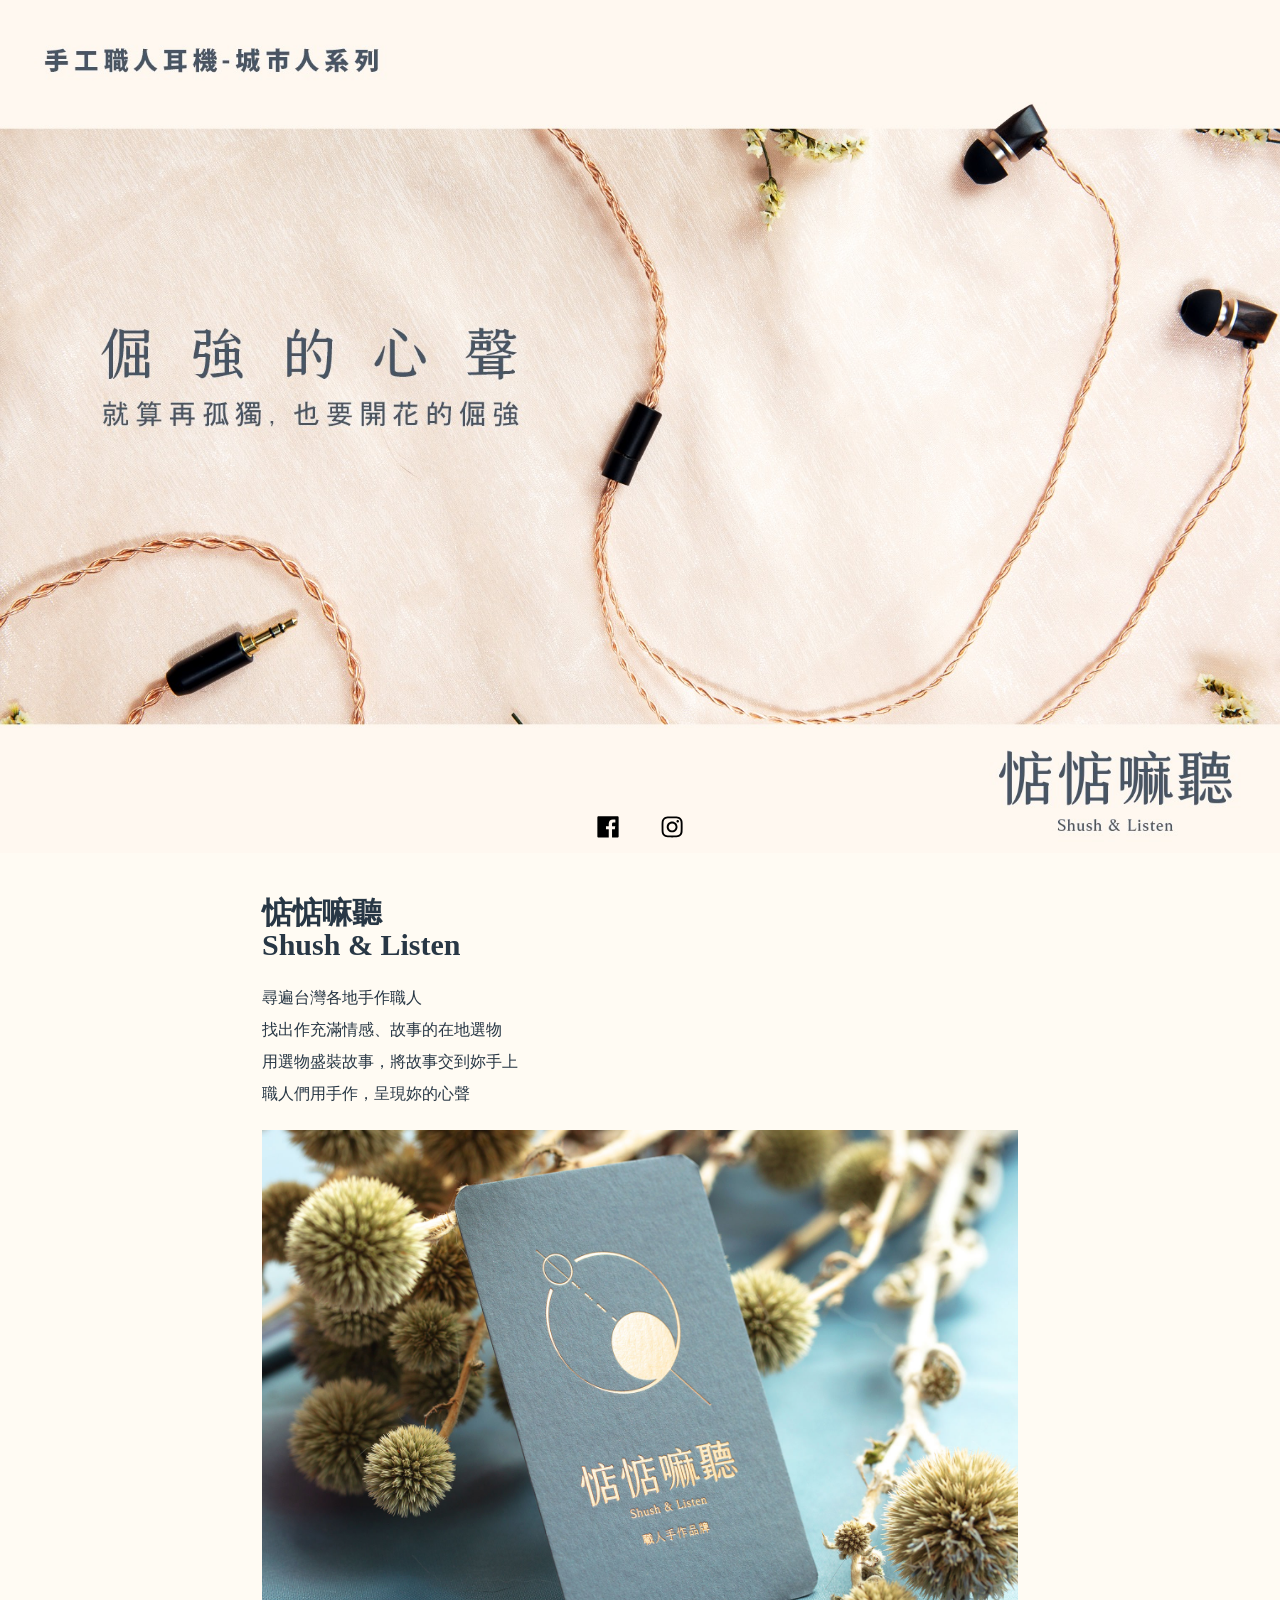
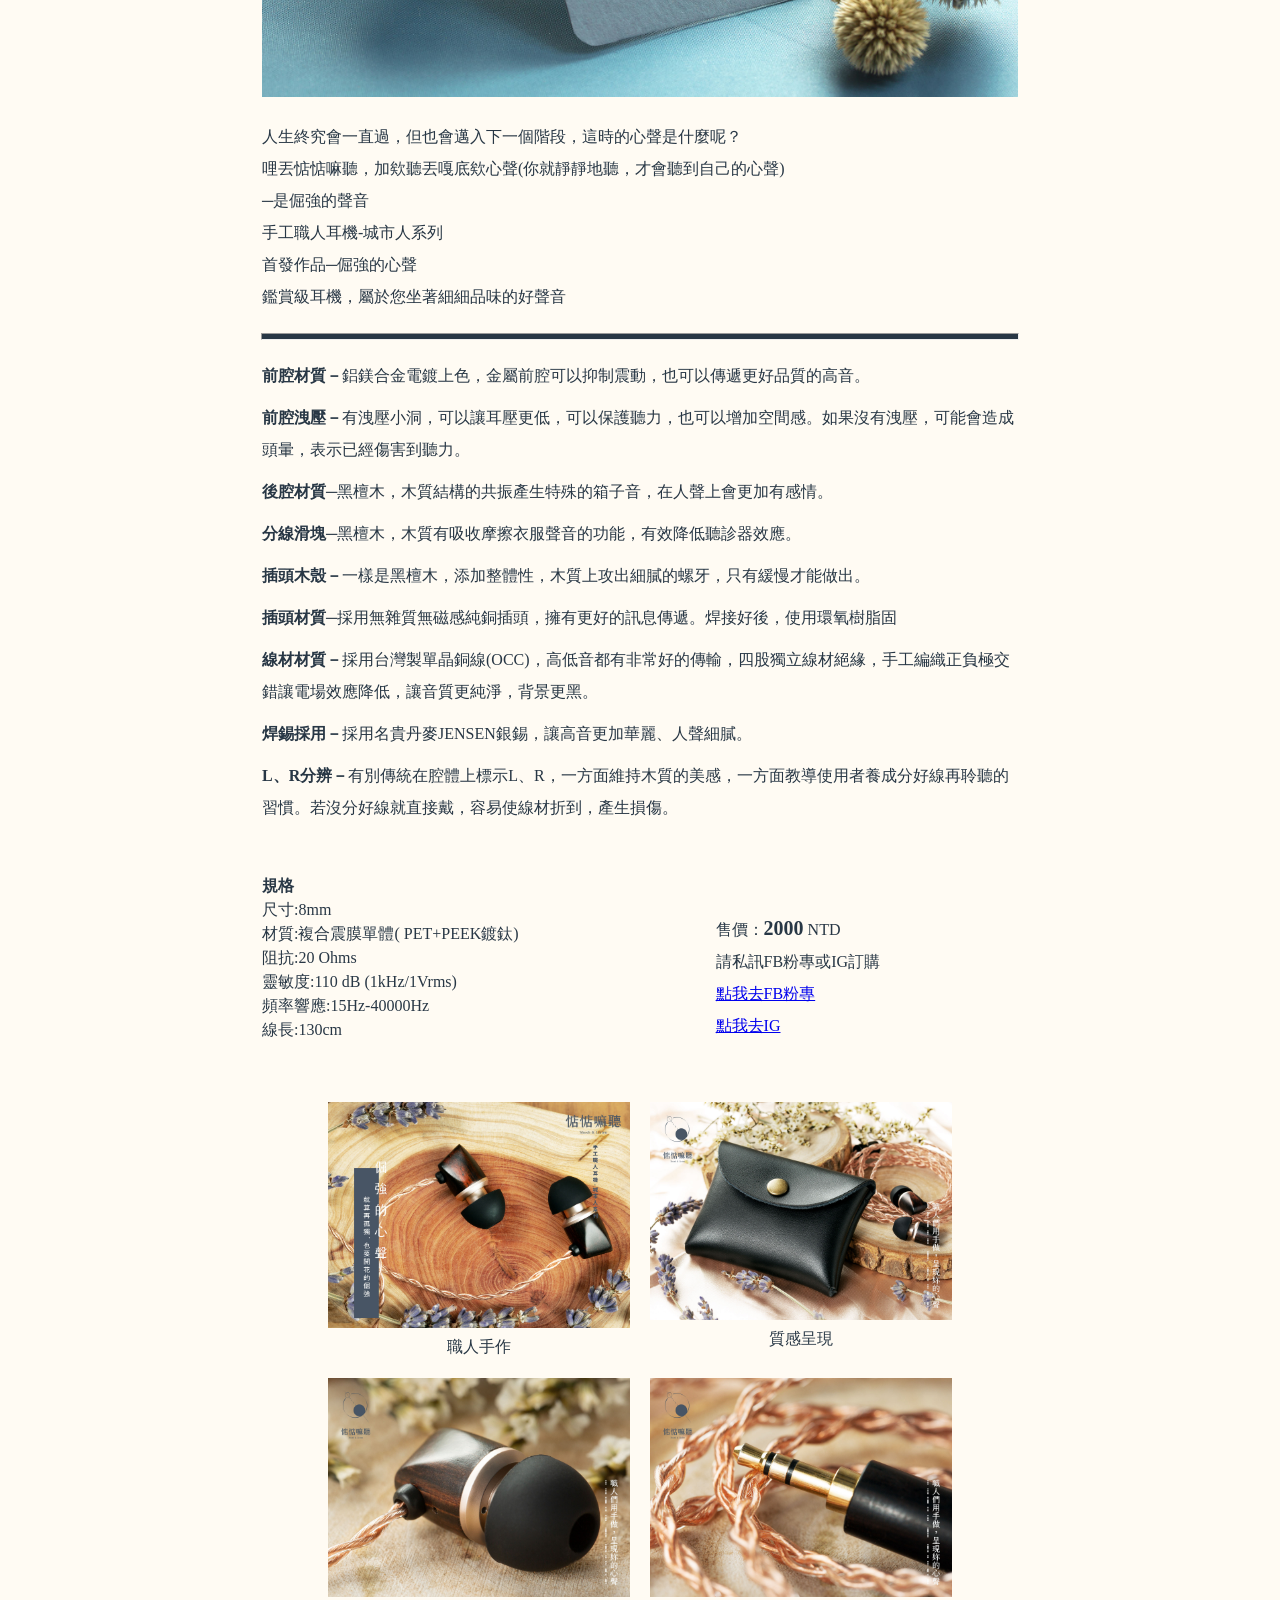
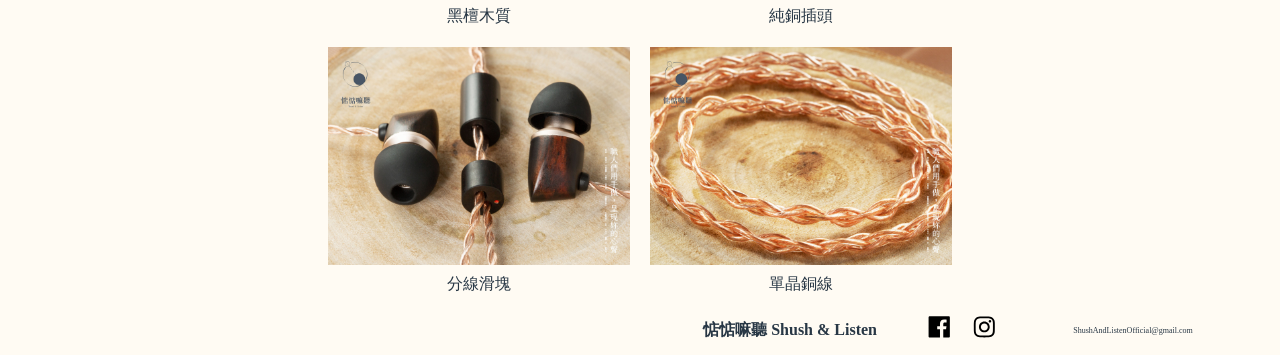
==== commit 7637844e: "v7 Origin Price" ====
--- a/index.html
+++ b/index.html
@@ -1 +1 @@
-<!DOCTYPE html><html><head><meta charSet="utf-8"/><meta http-equiv="x-ua-compatible" content="ie=edge"/><meta name="viewport" content="width=device-width, initial-scale=1, shrink-to-fit=no"/><style data-href="/styles.5782f82b329f59c1989c.css">body,html{margin:0;background-color:#fffbf3;color:#283745;font-family:"\9ED1\9AD4-\7E41","\5FAE\8EDF\6B63\9ED1\9AD4";text-align:center;position:relative}body .content,html .content{padding:0 10px}body .content .topSection,html .content .topSection{position:relative;padding:0 20%;display:flex;justify-content:space-between;flex-wrap:nowrap;align-content:center;align-items:flex-end}@media screen and (max-width:1024px){body .content .topSection,html .content .topSection{padding:0 5%}}body .content .topSection .topLeftText,html .content .topSection .topLeftText{width:50%;font-size:16px;margin:20px 0;text-align:left;letter-spacing:normal;line-height:2em}@media screen and (max-width:1024px){body .content .topSection .topLeftText,html .content .topSection .topLeftText{width:100%}}body .content .topSection .topLeftText .title,html .content .topSection .topLeftText .title{font-size:30px;font-weight:700}body .content .topSection .topRightImg,html .content .topSection .topRightImg{width:50%;margin-bottom:20px}@media screen and (max-width:1024px){body .content .topSection .topRightImg,html .content .topSection .topRightImg{display:none}}body .content .mainImg,html .content .mainImg{width:60%}@media screen and (max-width:1024px){body .content .mainImg,html .content .mainImg{width:90%}}body .content .downText,html .content .downText{font-size:16px;padding:0 20%;margin:20px 0;text-align:left;letter-spacing:normal;line-height:2em}@media screen and (max-width:1024px){body .content .downText,html .content .downText{padding:0 5%}}body .content .downText .title,html .content .downText .title{font-size:30px;font-weight:700}body .content .splitLine,html .content .splitLine{width:60%;height:5px;background:#283745}@media screen and (max-width:1024px){body .content .splitLine,html .content .splitLine{width:90%}}body .content .pointSection,html .content .pointSection{font-size:16px;padding:0 20%;margin:20px 0;text-align:left;letter-spacing:normal;line-height:2em}@media screen and (max-width:1024px){body .content .pointSection,html .content .pointSection{padding:0 5%}}body .content .pointSection .pointInfo,html .content .pointSection .pointInfo{margin-top:10px}body .content .infoSection,html .content .infoSection{position:relative;padding:0 20%;display:flex;justify-content:space-between;flex-wrap:nowrap;align-content:flex-end;align-items:flex-end;margin-top:50px}@media screen and (max-width:1024px){body .content .infoSection,html .content .infoSection{padding:0 5%}}body .content .infoSection .infoLeft,html .content .infoSection .infoLeft{width:40%;text-align:left;letter-spacing:normal;line-height:1.5em}body .content .infoSection .infoRight,html .content .infoSection .infoRight{width:40%;text-align:left;letter-spacing:normal;line-height:2em}body .content .infoSection .infoRight .price,html .content .infoSection .infoRight .price{font-weight:700;font-size:20px}body .content .imgSection,html .content .imgSection{position:relative;padding:0 20%;display:flex;flex-direction:row;flex-wrap:wrap;justify-content:center;align-items:flex-start;align-content:flex-start;margin-top:50px}@media screen and (max-width:1024px){body .content .imgSection,html .content .imgSection{padding:0 5%}}body .content .imgSection .block,html .content .imgSection .block{flex-shrink:1;max-width:40%;margin:10px;position:relative}@media screen and (max-width:1024px){body .content .imgSection .block,html .content .imgSection .block{max-width:100%}}body .content .imgSection .block img,html .content .imgSection .block img{width:100%}body .content .imgSection .block p,html .content .imgSection .block p{display:block;margin:5px 0 0;font-size:16px}.topView{position:relative;text-align:center}.topView .topImg{width:100%}.topView .socialBtn{width:10%;position:absolute;bottom:10px;left:50%;transform:translateX(-50%)}.bottomView{position:relative;display:flex;justify-content:flex-end;flex-wrap:nowrap;align-content:center;align-items:center;height:50px;margin-right:10px}.bottomView .title{width:20%;font-size:1rem}@media screen and (max-width:1024px){.bottomView .title{font-size:3vmin;width:40%}}.bottomView .socialBtn{width:7%;display:inline-block}@media screen and (max-width:1024px){.bottomView .socialBtn{width:20%}}.bottomView .email{margin-right:10px;width:20%;font-size:.5rem}@media screen and (max-width:1024px){.bottomView .email{font-size:2vmin;width:40%}}</style><meta name="generator" content="Gatsby 2.24.26"/><title data-react-helmet="true">惦惦嘛聽 Shush &amp; Listen ─ 倔強的心聲</title><link data-react-helmet="true" rel="canonical" href="https://shushandlistenofficial.github.io/Info/"/><meta data-react-helmet="true" charSet="utf-8"/><meta data-react-helmet="true" name="description" content="惦惦嘛聽 Shush &amp; Listen 職人們用手作，呈現妳的心聲。首發作品─倔強的心聲"/><link as="script" rel="preload" href="/webpack-runtime-0b13efffbf685efdea02.js"/><link as="script" rel="preload" href="/framework-8c8d363c63d1a9a80d21.js"/><link as="script" rel="preload" href="/app-a360599638488ec4e39b.js"/><link as="script" rel="preload" href="/styles-89fd2ae28bdf06750a71.js"/><link as="script" rel="preload" href="/component---src-pages-index-js-1b2f56699867c157ff4b.js"/><link as="fetch" rel="preload" href="/page-data/index/page-data.json" crossorigin="anonymous"/><link as="fetch" rel="preload" href="/page-data/app-data.json" crossorigin="anonymous"/></head><body><div id="___gatsby"><div style="outline:none" tabindex="-1" id="gatsby-focus-wrapper"><div><div class="topView"><img class="topImg" src="./images/top.jpg" alt=""/><div class="socialBtn"><a href="https://www.facebook.com/ShushAndListenOfficial/" class="fbSVG" target="_blank" rel="noreferrer"><svg xmlns="http://www.w3.org/2000/svg" width="50%" height="30px" viewBox="0 0 56 55"><title>Facebook</title><path d="M47.5 43c0 1.2-.9 2.1-2.1 2.1h-10V30h5.1l.8-5.9h-5.9v-3.7c0 -1.7.5-2.9 3-2.9h3.1v-5.3c-.6 0-2.4-.2-4.6-.2-4.5 0-7.5 2.7-7.5 7.8v4.3h-5.1V30h5.1v15.1H10.7c-1.2 0-2.2-.9-2.2-2.1V8.3c0-1.2 1-2.2 2.2-2.2h34.7c1.2 0 2.1 1 2.1 2.2V43"></path></svg></a><a href="https://www.instagram.com/shushandlistenofficial/" target="_blank" class="igSVG" rel="noreferrer"><svg xmlns="http://www.w3.org/2000/svg" width="50%" height="30px" viewBox="0 0 54 54"><title>instagram</title><path d="M27.2 6.1c-5.1 0-5.8 0-7.8.1s-3.4.4-4.6.9c-1.2.5-2.3 1.1-3.3 2.2-1.1 1-1.7 2.1-2.2 3.3-.5 1.2-.8 2.6-.9 4.6-.1 2-.1 2.7-.1 7.8s0 5.8.1 7.8.4 3.4.9 4.6c.5 1.2 1.1 2.3 2.2 3.3 1 1.1 2.1 1.7 3.3 2.2 1.2.5 2.6.8 4.6.9 2 .1 2.7.1 7.8.1s5.8 0 7.8-.1 3.4-.4 4.6-.9c1.2-.5 2.3-1.1 3.3-2.2 1.1-1 1.7-2.1 2.2-3.3.5-1.2.8-2.6.9-4.6.1-2 .1-2.7.1-7.8s0-5.8-.1-7.8-.4-3.4-.9-4.6c-.5-1.2-1.1-2.3-2.2-3.3-1-1.1-2.1-1.7-3.3-2.2-1.2-.5-2.6-.8-4.6-.9-2-.1-2.7-.1-7.8-.1zm0 3.4c5 0 5.6 0 7.6.1 1.9.1 2.9.4 3.5.7.9.3 1.6.7 2.2 1.4.7.6 1.1 1.3 1.4 2.2.3.6.6 1.6.7 3.5.1 2 .1 2.6.1 7.6s0 5.6-.1 7.6c-.1 1.9-.4 2.9-.7 3.5-.3.9-.7 1.6-1.4 2.2-.7.7-1.3 1.1-2.2 1.4-.6.3-1.7.6-3.5.7-2 .1-2.6.1-7.6.1-5.1 0-5.7 0-7.7-.1-1.8-.1-2.9-.4-3.5-.7-.9-.3-1.5-.7-2.2-1.4-.7-.7-1.1-1.3-1.4-2.2-.3-.6-.6-1.7-.7-3.5 0-2-.1-2.6-.1-7.6 0-5.1.1-5.7.1-7.7.1-1.8.4-2.8.7-3.5.3-.9.7-1.5 1.4-2.2.7-.6 1.3-1.1 2.2-1.4.6-.3 1.6-.6 3.5-.7h7.7zm0 5.8c-5.4 0-9.7 4.3-9.7 9.7 0 5.4 4.3 9.7 9.7 9.7 5.4 0 9.7-4.3 9.7-9.7 0-5.4-4.3-9.7-9.7-9.7zm0 16c-3.5 0-6.3-2.8-6.3-6.3s2.8-6.3 6.3-6.3 6.3 2.8 6.3 6.3-2.8 6.3-6.3 6.3zm12.4-16.4c0 1.3-1.1 2.3-2.3 2.3-1.3 0-2.3-1-2.3-2.3 0-1.2 1-2.3 2.3-2.3 1.2 0 2.3 1.1 2.3 2.3z"></path></svg></a></div></div><div class="content"><div class="topSection"><div class="topLeftText"><h1 class="title">惦惦嘛聽<br/>Shush &amp; Listen</h1>尋遍台灣各地手作職人<br/>找出作充滿情感、故事的在地選物<br/>用選物盛裝故事，將故事交到妳手上<br/>職人們用手作，呈現妳的心聲</div></div><img class="mainImg" src="./images/name.jpg" alt=""/><div class="downText">人生終究會一直過，但也會邁入下一個階段，這時的心聲是什麼呢？<br/>哩丟惦惦嘛聽，加欸聽丟嘎底欸心聲(你就靜靜地聽，才會聽到自己的心聲)<br/>─是倔強的聲音<br/>手工職人耳機-城市人系列<br/>首發作品─倔強的心聲<br/>鑑賞級耳機，屬於您坐著細細品味的好聲音</div><hr class="splitLine"/><div class="pointSection"><div class="pointInfo"><b>前腔材質－</b>鋁鎂合金電鍍上色，金屬前腔可以抑制震動，也可以傳遞更好品質的高音。</div><div class="pointInfo"><b>前腔洩壓－</b>有洩壓小洞，可以讓耳壓更低，可以保護聽力，也可以增加空間感。如果沒有洩壓，可能會造成頭暈，表示已經傷害到聽力。</div><div class="pointInfo"><b>後腔材質─</b>黑檀木，木質結構的共振產生特殊的箱子音，在人聲上會更加有感情。</div><div class="pointInfo"><b>分線滑塊─</b>黑檀木，木質有吸收摩擦衣服聲音的功能，有效降低聽診器效應。</div><div class="pointInfo"><b>插頭木殼－</b>一樣是黑檀木，添加整體性，木質上攻出細膩的螺牙，只有緩慢才能做出。</div><div class="pointInfo"><b>插頭材質─</b>採用無雜質無磁感純銅插頭，擁有更好的訊息傳遞。焊接好後，使用環氧樹脂固</div><div class="pointInfo"><b>線材材質－</b>採用台灣製單晶銅線(OCC)，高低音都有非常好的傳輸，四股獨立線材絕緣，手工編織正負極交錯讓電場效應降低，讓音質更純淨，背景更黑。</div><div class="pointInfo"><b>焊錫採用－</b>採用名貴丹麥JENSEN銀錫，讓高音更加華麗、人聲細膩。</div><div class="pointInfo"><b>L、R分辨－</b>有別傳統在腔體上標示L、R，一方面維持木質的美感，一方面教導使用者養成分好線再聆聽的習慣。若沒分好線就直接戴，容易使線材折到，產生損傷。</div></div><div class="infoSection"><div class="infoLeft"><b>規格</b><br/>尺寸:8mm<br/>材質:複合震膜單體( PET+PEEK鍍鈦)<br/>阻抗:20 Ohms<br/>靈敏度:110 dB (1kHz/1Vrms)<br/>頻率響應:15Hz-40000Hz<br/>線長:130cm</div><div class="infoRight"><del>售價:2000 NTD</del><br/>8/15、8/16 開賣特惠<br/>售價<span class="price"> 1500 </span>NTD<br/><a target="_blank" href="https://www.facebook.com/ShushAndListenOfficial/posts/145190377256795">詳情請點我</a></div></div><div class="imgSection"><div class="block"><img src="./images/main.jpg" alt=""/><p>職人手作</p></div><div class="block"><img src="./images/bag.jpg" alt=""/><p>質感呈現</p></div><div class="block"><img src="./images/airHole.jpg" alt=""/><p>黑檀木質</p></div><div class="block"><img src="./images/plug.jpg" alt=""/><p>純銅插頭</p></div><div class="block"><img src="./images/split.jpg" alt=""/><p>分線滑塊</p></div><div class="block"><img src="./images/line.jpg" alt=""/><p>單晶銅線</p></div></div></div><div class="bottomView"><h3 class="title">惦惦嘛聽 Shush &amp; Listen</h3><div class="socialBtn"><a href="https://www.facebook.com/ShushAndListenOfficial/" class="fbSVG" target="_blank" rel="noreferrer"><svg xmlns="http://www.w3.org/2000/svg" width="50%" height="30px" viewBox="0 0 56 55"><title>Facebook</title><path d="M47.5 43c0 1.2-.9 2.1-2.1 2.1h-10V30h5.1l.8-5.9h-5.9v-3.7c0 -1.7.5-2.9 3-2.9h3.1v-5.3c-.6 0-2.4-.2-4.6-.2-4.5 0-7.5 2.7-7.5 7.8v4.3h-5.1V30h5.1v15.1H10.7c-1.2 0-2.2-.9-2.2-2.1V8.3c0-1.2 1-2.2 2.2-2.2h34.7c1.2 0 2.1 1 2.1 2.2V43"></path></svg></a><a href="https://www.instagram.com/shushandlistenofficial/" target="_blank" class="igSVG" rel="noreferrer"><svg xmlns="http://www.w3.org/2000/svg" width="50%" height="30px" viewBox="0 0 54 54"><title>instagram</title><path d="M27.2 6.1c-5.1 0-5.8 0-7.8.1s-3.4.4-4.6.9c-1.2.5-2.3 1.1-3.3 2.2-1.1 1-1.7 2.1-2.2 3.3-.5 1.2-.8 2.6-.9 4.6-.1 2-.1 2.7-.1 7.8s0 5.8.1 7.8.4 3.4.9 4.6c.5 1.2 1.1 2.3 2.2 3.3 1 1.1 2.1 1.7 3.3 2.2 1.2.5 2.6.8 4.6.9 2 .1 2.7.1 7.8.1s5.8 0 7.8-.1 3.4-.4 4.6-.9c1.2-.5 2.3-1.1 3.3-2.2 1.1-1 1.7-2.1 2.2-3.3.5-1.2.8-2.6.9-4.6.1-2 .1-2.7.1-7.8s0-5.8-.1-7.8-.4-3.4-.9-4.6c-.5-1.2-1.1-2.3-2.2-3.3-1-1.1-2.1-1.7-3.3-2.2-1.2-.5-2.6-.8-4.6-.9-2-.1-2.7-.1-7.8-.1zm0 3.4c5 0 5.6 0 7.6.1 1.9.1 2.9.4 3.5.7.9.3 1.6.7 2.2 1.4.7.6 1.1 1.3 1.4 2.2.3.6.6 1.6.7 3.5.1 2 .1 2.6.1 7.6s0 5.6-.1 7.6c-.1 1.9-.4 2.9-.7 3.5-.3.9-.7 1.6-1.4 2.2-.7.7-1.3 1.1-2.2 1.4-.6.3-1.7.6-3.5.7-2 .1-2.6.1-7.6.1-5.1 0-5.7 0-7.7-.1-1.8-.1-2.9-.4-3.5-.7-.9-.3-1.5-.7-2.2-1.4-.7-.7-1.1-1.3-1.4-2.2-.3-.6-.6-1.7-.7-3.5 0-2-.1-2.6-.1-7.6 0-5.1.1-5.7.1-7.7.1-1.8.4-2.8.7-3.5.3-.9.7-1.5 1.4-2.2.7-.6 1.3-1.1 2.2-1.4.6-.3 1.6-.6 3.5-.7h7.7zm0 5.8c-5.4 0-9.7 4.3-9.7 9.7 0 5.4 4.3 9.7 9.7 9.7 5.4 0 9.7-4.3 9.7-9.7 0-5.4-4.3-9.7-9.7-9.7zm0 16c-3.5 0-6.3-2.8-6.3-6.3s2.8-6.3 6.3-6.3 6.3 2.8 6.3 6.3-2.8 6.3-6.3 6.3zm12.4-16.4c0 1.3-1.1 2.3-2.3 2.3-1.3 0-2.3-1-2.3-2.3 0-1.2 1-2.3 2.3-2.3 1.2 0 2.3 1.1 2.3 2.3z"></path></svg></a></div><p class="email">ShushAndListenOfficial@gmail.com</p></div></div></div><div id="gatsby-announcer" style="position:absolute;top:0;width:1px;height:1px;padding:0;overflow:hidden;clip:rect(0, 0, 0, 0);white-space:nowrap;border:0" aria-live="assertive" aria-atomic="true"></div></div><script id="gatsby-script-loader">/*<![CDATA[*/window.pagePath="/";/*]]>*/</script><script id="gatsby-chunk-mapping">/*<![CDATA[*/window.___chunkMapping={"polyfill":["/polyfill-fd7ae9db326d5475b438.js"],"app":["/app-a360599638488ec4e39b.js"],"component---src-pages-index-js":["/component---src-pages-index-js-1b2f56699867c157ff4b.js"]};/*]]>*/</script><script src="/polyfill-fd7ae9db326d5475b438.js" nomodule=""></script><script src="/component---src-pages-index-js-1b2f56699867c157ff4b.js" async=""></script><script src="/styles-89fd2ae28bdf06750a71.js" async=""></script><script src="/app-a360599638488ec4e39b.js" async=""></script><script src="/framework-8c8d363c63d1a9a80d21.js" async=""></script><script src="/webpack-runtime-0b13efffbf685efdea02.js" async=""></script></body></html>+<!DOCTYPE html><html><head><meta charSet="utf-8"/><meta http-equiv="x-ua-compatible" content="ie=edge"/><meta name="viewport" content="width=device-width, initial-scale=1, shrink-to-fit=no"/><style data-href="/styles.5782f82b329f59c1989c.css">body,html{margin:0;background-color:#fffbf3;color:#283745;font-family:"\9ED1\9AD4-\7E41","\5FAE\8EDF\6B63\9ED1\9AD4";text-align:center;position:relative}body .content,html .content{padding:0 10px}body .content .topSection,html .content .topSection{position:relative;padding:0 20%;display:flex;justify-content:space-between;flex-wrap:nowrap;align-content:center;align-items:flex-end}@media screen and (max-width:1024px){body .content .topSection,html .content .topSection{padding:0 5%}}body .content .topSection .topLeftText,html .content .topSection .topLeftText{width:50%;font-size:16px;margin:20px 0;text-align:left;letter-spacing:normal;line-height:2em}@media screen and (max-width:1024px){body .content .topSection .topLeftText,html .content .topSection .topLeftText{width:100%}}body .content .topSection .topLeftText .title,html .content .topSection .topLeftText .title{font-size:30px;font-weight:700}body .content .topSection .topRightImg,html .content .topSection .topRightImg{width:50%;margin-bottom:20px}@media screen and (max-width:1024px){body .content .topSection .topRightImg,html .content .topSection .topRightImg{display:none}}body .content .mainImg,html .content .mainImg{width:60%}@media screen and (max-width:1024px){body .content .mainImg,html .content .mainImg{width:90%}}body .content .downText,html .content .downText{font-size:16px;padding:0 20%;margin:20px 0;text-align:left;letter-spacing:normal;line-height:2em}@media screen and (max-width:1024px){body .content .downText,html .content .downText{padding:0 5%}}body .content .downText .title,html .content .downText .title{font-size:30px;font-weight:700}body .content .splitLine,html .content .splitLine{width:60%;height:5px;background:#283745}@media screen and (max-width:1024px){body .content .splitLine,html .content .splitLine{width:90%}}body .content .pointSection,html .content .pointSection{font-size:16px;padding:0 20%;margin:20px 0;text-align:left;letter-spacing:normal;line-height:2em}@media screen and (max-width:1024px){body .content .pointSection,html .content .pointSection{padding:0 5%}}body .content .pointSection .pointInfo,html .content .pointSection .pointInfo{margin-top:10px}body .content .infoSection,html .content .infoSection{position:relative;padding:0 20%;display:flex;justify-content:space-between;flex-wrap:nowrap;align-content:flex-end;align-items:flex-end;margin-top:50px}@media screen and (max-width:1024px){body .content .infoSection,html .content .infoSection{padding:0 5%}}body .content .infoSection .infoLeft,html .content .infoSection .infoLeft{width:40%;text-align:left;letter-spacing:normal;line-height:1.5em}body .content .infoSection .infoRight,html .content .infoSection .infoRight{width:40%;text-align:left;letter-spacing:normal;line-height:2em}body .content .infoSection .infoRight .price,html .content .infoSection .infoRight .price{font-weight:700;font-size:20px}body .content .imgSection,html .content .imgSection{position:relative;padding:0 20%;display:flex;flex-direction:row;flex-wrap:wrap;justify-content:center;align-items:flex-start;align-content:flex-start;margin-top:50px}@media screen and (max-width:1024px){body .content .imgSection,html .content .imgSection{padding:0 5%}}body .content .imgSection .block,html .content .imgSection .block{flex-shrink:1;max-width:40%;margin:10px;position:relative}@media screen and (max-width:1024px){body .content .imgSection .block,html .content .imgSection .block{max-width:100%}}body .content .imgSection .block img,html .content .imgSection .block img{width:100%}body .content .imgSection .block p,html .content .imgSection .block p{display:block;margin:5px 0 0;font-size:16px}.topView{position:relative;text-align:center}.topView .topImg{width:100%}.topView .socialBtn{width:10%;position:absolute;bottom:10px;left:50%;transform:translateX(-50%)}.bottomView{position:relative;display:flex;justify-content:flex-end;flex-wrap:nowrap;align-content:center;align-items:center;height:50px;margin-right:10px}.bottomView .title{width:20%;font-size:1rem}@media screen and (max-width:1024px){.bottomView .title{font-size:3vmin;width:40%}}.bottomView .socialBtn{width:7%;display:inline-block}@media screen and (max-width:1024px){.bottomView .socialBtn{width:20%}}.bottomView .email{margin-right:10px;width:20%;font-size:.5rem}@media screen and (max-width:1024px){.bottomView .email{font-size:2vmin;width:40%}}</style><meta name="generator" content="Gatsby 2.24.26"/><title data-react-helmet="true">惦惦嘛聽 Shush &amp; Listen ─ 倔強的心聲</title><link data-react-helmet="true" rel="canonical" href="https://shushandlistenofficial.github.io/Info/"/><meta data-react-helmet="true" charSet="utf-8"/><meta data-react-helmet="true" name="description" content="惦惦嘛聽 Shush &amp; Listen 職人們用手作，呈現妳的心聲。首發作品─倔強的心聲"/><link as="script" rel="preload" href="/webpack-runtime-0b7deb6768109226c7f6.js"/><link as="script" rel="preload" href="/framework-8c8d363c63d1a9a80d21.js"/><link as="script" rel="preload" href="/app-a360599638488ec4e39b.js"/><link as="script" rel="preload" href="/styles-89fd2ae28bdf06750a71.js"/><link as="script" rel="preload" href="/component---src-pages-index-js-b3efc57b5bbbc5cf7c22.js"/><link as="fetch" rel="preload" href="/page-data/index/page-data.json" crossorigin="anonymous"/><link as="fetch" rel="preload" href="/page-data/app-data.json" crossorigin="anonymous"/></head><body><div id="___gatsby"><div style="outline:none" tabindex="-1" id="gatsby-focus-wrapper"><div><div class="topView"><img class="topImg" src="./images/top.jpg" alt=""/><div class="socialBtn"><a href="https://www.facebook.com/ShushAndListenOfficial/" class="fbSVG" target="_blank" rel="noreferrer"><svg xmlns="http://www.w3.org/2000/svg" width="50%" height="30px" viewBox="0 0 56 55"><title>Facebook</title><path d="M47.5 43c0 1.2-.9 2.1-2.1 2.1h-10V30h5.1l.8-5.9h-5.9v-3.7c0 -1.7.5-2.9 3-2.9h3.1v-5.3c-.6 0-2.4-.2-4.6-.2-4.5 0-7.5 2.7-7.5 7.8v4.3h-5.1V30h5.1v15.1H10.7c-1.2 0-2.2-.9-2.2-2.1V8.3c0-1.2 1-2.2 2.2-2.2h34.7c1.2 0 2.1 1 2.1 2.2V43"></path></svg></a><a href="https://www.instagram.com/shushandlistenofficial/" target="_blank" class="igSVG" rel="noreferrer"><svg xmlns="http://www.w3.org/2000/svg" width="50%" height="30px" viewBox="0 0 54 54"><title>instagram</title><path d="M27.2 6.1c-5.1 0-5.8 0-7.8.1s-3.4.4-4.6.9c-1.2.5-2.3 1.1-3.3 2.2-1.1 1-1.7 2.1-2.2 3.3-.5 1.2-.8 2.6-.9 4.6-.1 2-.1 2.7-.1 7.8s0 5.8.1 7.8.4 3.4.9 4.6c.5 1.2 1.1 2.3 2.2 3.3 1 1.1 2.1 1.7 3.3 2.2 1.2.5 2.6.8 4.6.9 2 .1 2.7.1 7.8.1s5.8 0 7.8-.1 3.4-.4 4.6-.9c1.2-.5 2.3-1.1 3.3-2.2 1.1-1 1.7-2.1 2.2-3.3.5-1.2.8-2.6.9-4.6.1-2 .1-2.7.1-7.8s0-5.8-.1-7.8-.4-3.4-.9-4.6c-.5-1.2-1.1-2.3-2.2-3.3-1-1.1-2.1-1.7-3.3-2.2-1.2-.5-2.6-.8-4.6-.9-2-.1-2.7-.1-7.8-.1zm0 3.4c5 0 5.6 0 7.6.1 1.9.1 2.9.4 3.5.7.9.3 1.6.7 2.2 1.4.7.6 1.1 1.3 1.4 2.2.3.6.6 1.6.7 3.5.1 2 .1 2.6.1 7.6s0 5.6-.1 7.6c-.1 1.9-.4 2.9-.7 3.5-.3.9-.7 1.6-1.4 2.2-.7.7-1.3 1.1-2.2 1.4-.6.3-1.7.6-3.5.7-2 .1-2.6.1-7.6.1-5.1 0-5.7 0-7.7-.1-1.8-.1-2.9-.4-3.5-.7-.9-.3-1.5-.7-2.2-1.4-.7-.7-1.1-1.3-1.4-2.2-.3-.6-.6-1.7-.7-3.5 0-2-.1-2.6-.1-7.6 0-5.1.1-5.7.1-7.7.1-1.8.4-2.8.7-3.5.3-.9.7-1.5 1.4-2.2.7-.6 1.3-1.1 2.2-1.4.6-.3 1.6-.6 3.5-.7h7.7zm0 5.8c-5.4 0-9.7 4.3-9.7 9.7 0 5.4 4.3 9.7 9.7 9.7 5.4 0 9.7-4.3 9.7-9.7 0-5.4-4.3-9.7-9.7-9.7zm0 16c-3.5 0-6.3-2.8-6.3-6.3s2.8-6.3 6.3-6.3 6.3 2.8 6.3 6.3-2.8 6.3-6.3 6.3zm12.4-16.4c0 1.3-1.1 2.3-2.3 2.3-1.3 0-2.3-1-2.3-2.3 0-1.2 1-2.3 2.3-2.3 1.2 0 2.3 1.1 2.3 2.3z"></path></svg></a></div></div><div class="content"><div class="topSection"><div class="topLeftText"><h1 class="title">惦惦嘛聽<br/>Shush &amp; Listen</h1>尋遍台灣各地手作職人<br/>找出作充滿情感、故事的在地選物<br/>用選物盛裝故事，將故事交到妳手上<br/>職人們用手作，呈現妳的心聲</div></div><img class="mainImg" src="./images/name.jpg" alt=""/><div class="downText">人生終究會一直過，但也會邁入下一個階段，這時的心聲是什麼呢？<br/>哩丟惦惦嘛聽，加欸聽丟嘎底欸心聲(你就靜靜地聽，才會聽到自己的心聲)<br/>─是倔強的聲音<br/>手工職人耳機-城市人系列<br/>首發作品─倔強的心聲<br/>鑑賞級耳機，屬於您坐著細細品味的好聲音</div><hr class="splitLine"/><div class="pointSection"><div class="pointInfo"><b>前腔材質－</b>鋁鎂合金電鍍上色，金屬前腔可以抑制震動，也可以傳遞更好品質的高音。</div><div class="pointInfo"><b>前腔洩壓－</b>有洩壓小洞，可以讓耳壓更低，可以保護聽力，也可以增加空間感。如果沒有洩壓，可能會造成頭暈，表示已經傷害到聽力。</div><div class="pointInfo"><b>後腔材質─</b>黑檀木，木質結構的共振產生特殊的箱子音，在人聲上會更加有感情。</div><div class="pointInfo"><b>分線滑塊─</b>黑檀木，木質有吸收摩擦衣服聲音的功能，有效降低聽診器效應。</div><div class="pointInfo"><b>插頭木殼－</b>一樣是黑檀木，添加整體性，木質上攻出細膩的螺牙，只有緩慢才能做出。</div><div class="pointInfo"><b>插頭材質─</b>採用無雜質無磁感純銅插頭，擁有更好的訊息傳遞。焊接好後，使用環氧樹脂固</div><div class="pointInfo"><b>線材材質－</b>採用台灣製單晶銅線(OCC)，高低音都有非常好的傳輸，四股獨立線材絕緣，手工編織正負極交錯讓電場效應降低，讓音質更純淨，背景更黑。</div><div class="pointInfo"><b>焊錫採用－</b>採用名貴丹麥JENSEN銀錫，讓高音更加華麗、人聲細膩。</div><div class="pointInfo"><b>L、R分辨－</b>有別傳統在腔體上標示L、R，一方面維持木質的美感，一方面教導使用者養成分好線再聆聽的習慣。若沒分好線就直接戴，容易使線材折到，產生損傷。</div></div><div class="infoSection"><div class="infoLeft"><b>規格</b><br/>尺寸:8mm<br/>材質:複合震膜單體( PET+PEEK鍍鈦)<br/>阻抗:20 Ohms<br/>靈敏度:110 dB (1kHz/1Vrms)<br/>頻率響應:15Hz-40000Hz<br/>線長:130cm</div><div class="infoRight">售價：<span class="price">2000</span> NTD<br/>請私訊FB粉專或IG訂購<br/><a target="_blank" href="https://www.facebook.com/ShushAndListenOfficial/">點我去FB粉專</a><br/><a target="_blank" href="https://www.instagram.com/shushandlistenofficial/">點我去IG</a></div></div><div class="imgSection"><div class="block"><img src="./images/main.jpg" alt=""/><p>職人手作</p></div><div class="block"><img src="./images/bag.jpg" alt=""/><p>質感呈現</p></div><div class="block"><img src="./images/airHole.jpg" alt=""/><p>黑檀木質</p></div><div class="block"><img src="./images/plug.jpg" alt=""/><p>純銅插頭</p></div><div class="block"><img src="./images/split.jpg" alt=""/><p>分線滑塊</p></div><div class="block"><img src="./images/line.jpg" alt=""/><p>單晶銅線</p></div></div></div><div class="bottomView"><h3 class="title">惦惦嘛聽 Shush &amp; Listen</h3><div class="socialBtn"><a href="https://www.facebook.com/ShushAndListenOfficial/" class="fbSVG" target="_blank" rel="noreferrer"><svg xmlns="http://www.w3.org/2000/svg" width="50%" height="30px" viewBox="0 0 56 55"><title>Facebook</title><path d="M47.5 43c0 1.2-.9 2.1-2.1 2.1h-10V30h5.1l.8-5.9h-5.9v-3.7c0 -1.7.5-2.9 3-2.9h3.1v-5.3c-.6 0-2.4-.2-4.6-.2-4.5 0-7.5 2.7-7.5 7.8v4.3h-5.1V30h5.1v15.1H10.7c-1.2 0-2.2-.9-2.2-2.1V8.3c0-1.2 1-2.2 2.2-2.2h34.7c1.2 0 2.1 1 2.1 2.2V43"></path></svg></a><a href="https://www.instagram.com/shushandlistenofficial/" target="_blank" class="igSVG" rel="noreferrer"><svg xmlns="http://www.w3.org/2000/svg" width="50%" height="30px" viewBox="0 0 54 54"><title>instagram</title><path d="M27.2 6.1c-5.1 0-5.8 0-7.8.1s-3.4.4-4.6.9c-1.2.5-2.3 1.1-3.3 2.2-1.1 1-1.7 2.1-2.2 3.3-.5 1.2-.8 2.6-.9 4.6-.1 2-.1 2.7-.1 7.8s0 5.8.1 7.8.4 3.4.9 4.6c.5 1.2 1.1 2.3 2.2 3.3 1 1.1 2.1 1.7 3.3 2.2 1.2.5 2.6.8 4.6.9 2 .1 2.7.1 7.8.1s5.8 0 7.8-.1 3.4-.4 4.6-.9c1.2-.5 2.3-1.1 3.3-2.2 1.1-1 1.7-2.1 2.2-3.3.5-1.2.8-2.6.9-4.6.1-2 .1-2.7.1-7.8s0-5.8-.1-7.8-.4-3.4-.9-4.6c-.5-1.2-1.1-2.3-2.2-3.3-1-1.1-2.1-1.7-3.3-2.2-1.2-.5-2.6-.8-4.6-.9-2-.1-2.7-.1-7.8-.1zm0 3.4c5 0 5.6 0 7.6.1 1.9.1 2.9.4 3.5.7.9.3 1.6.7 2.2 1.4.7.6 1.1 1.3 1.4 2.2.3.6.6 1.6.7 3.5.1 2 .1 2.6.1 7.6s0 5.6-.1 7.6c-.1 1.9-.4 2.9-.7 3.5-.3.9-.7 1.6-1.4 2.2-.7.7-1.3 1.1-2.2 1.4-.6.3-1.7.6-3.5.7-2 .1-2.6.1-7.6.1-5.1 0-5.7 0-7.7-.1-1.8-.1-2.9-.4-3.5-.7-.9-.3-1.5-.7-2.2-1.4-.7-.7-1.1-1.3-1.4-2.2-.3-.6-.6-1.7-.7-3.5 0-2-.1-2.6-.1-7.6 0-5.1.1-5.7.1-7.7.1-1.8.4-2.8.7-3.5.3-.9.7-1.5 1.4-2.2.7-.6 1.3-1.1 2.2-1.4.6-.3 1.6-.6 3.5-.7h7.7zm0 5.8c-5.4 0-9.7 4.3-9.7 9.7 0 5.4 4.3 9.7 9.7 9.7 5.4 0 9.7-4.3 9.7-9.7 0-5.4-4.3-9.7-9.7-9.7zm0 16c-3.5 0-6.3-2.8-6.3-6.3s2.8-6.3 6.3-6.3 6.3 2.8 6.3 6.3-2.8 6.3-6.3 6.3zm12.4-16.4c0 1.3-1.1 2.3-2.3 2.3-1.3 0-2.3-1-2.3-2.3 0-1.2 1-2.3 2.3-2.3 1.2 0 2.3 1.1 2.3 2.3z"></path></svg></a></div><p class="email">ShushAndListenOfficial@gmail.com</p></div></div></div><div id="gatsby-announcer" style="position:absolute;top:0;width:1px;height:1px;padding:0;overflow:hidden;clip:rect(0, 0, 0, 0);white-space:nowrap;border:0" aria-live="assertive" aria-atomic="true"></div></div><script id="gatsby-script-loader">/*<![CDATA[*/window.pagePath="/";/*]]>*/</script><script id="gatsby-chunk-mapping">/*<![CDATA[*/window.___chunkMapping={"polyfill":["/polyfill-fd7ae9db326d5475b438.js"],"app":["/app-a360599638488ec4e39b.js"],"component---src-pages-index-js":["/component---src-pages-index-js-b3efc57b5bbbc5cf7c22.js"]};/*]]>*/</script><script src="/polyfill-fd7ae9db326d5475b438.js" nomodule=""></script><script src="/component---src-pages-index-js-b3efc57b5bbbc5cf7c22.js" async=""></script><script src="/styles-89fd2ae28bdf06750a71.js" async=""></script><script src="/app-a360599638488ec4e39b.js" async=""></script><script src="/framework-8c8d363c63d1a9a80d21.js" async=""></script><script src="/webpack-runtime-0b7deb6768109226c7f6.js" async=""></script></body></html>
